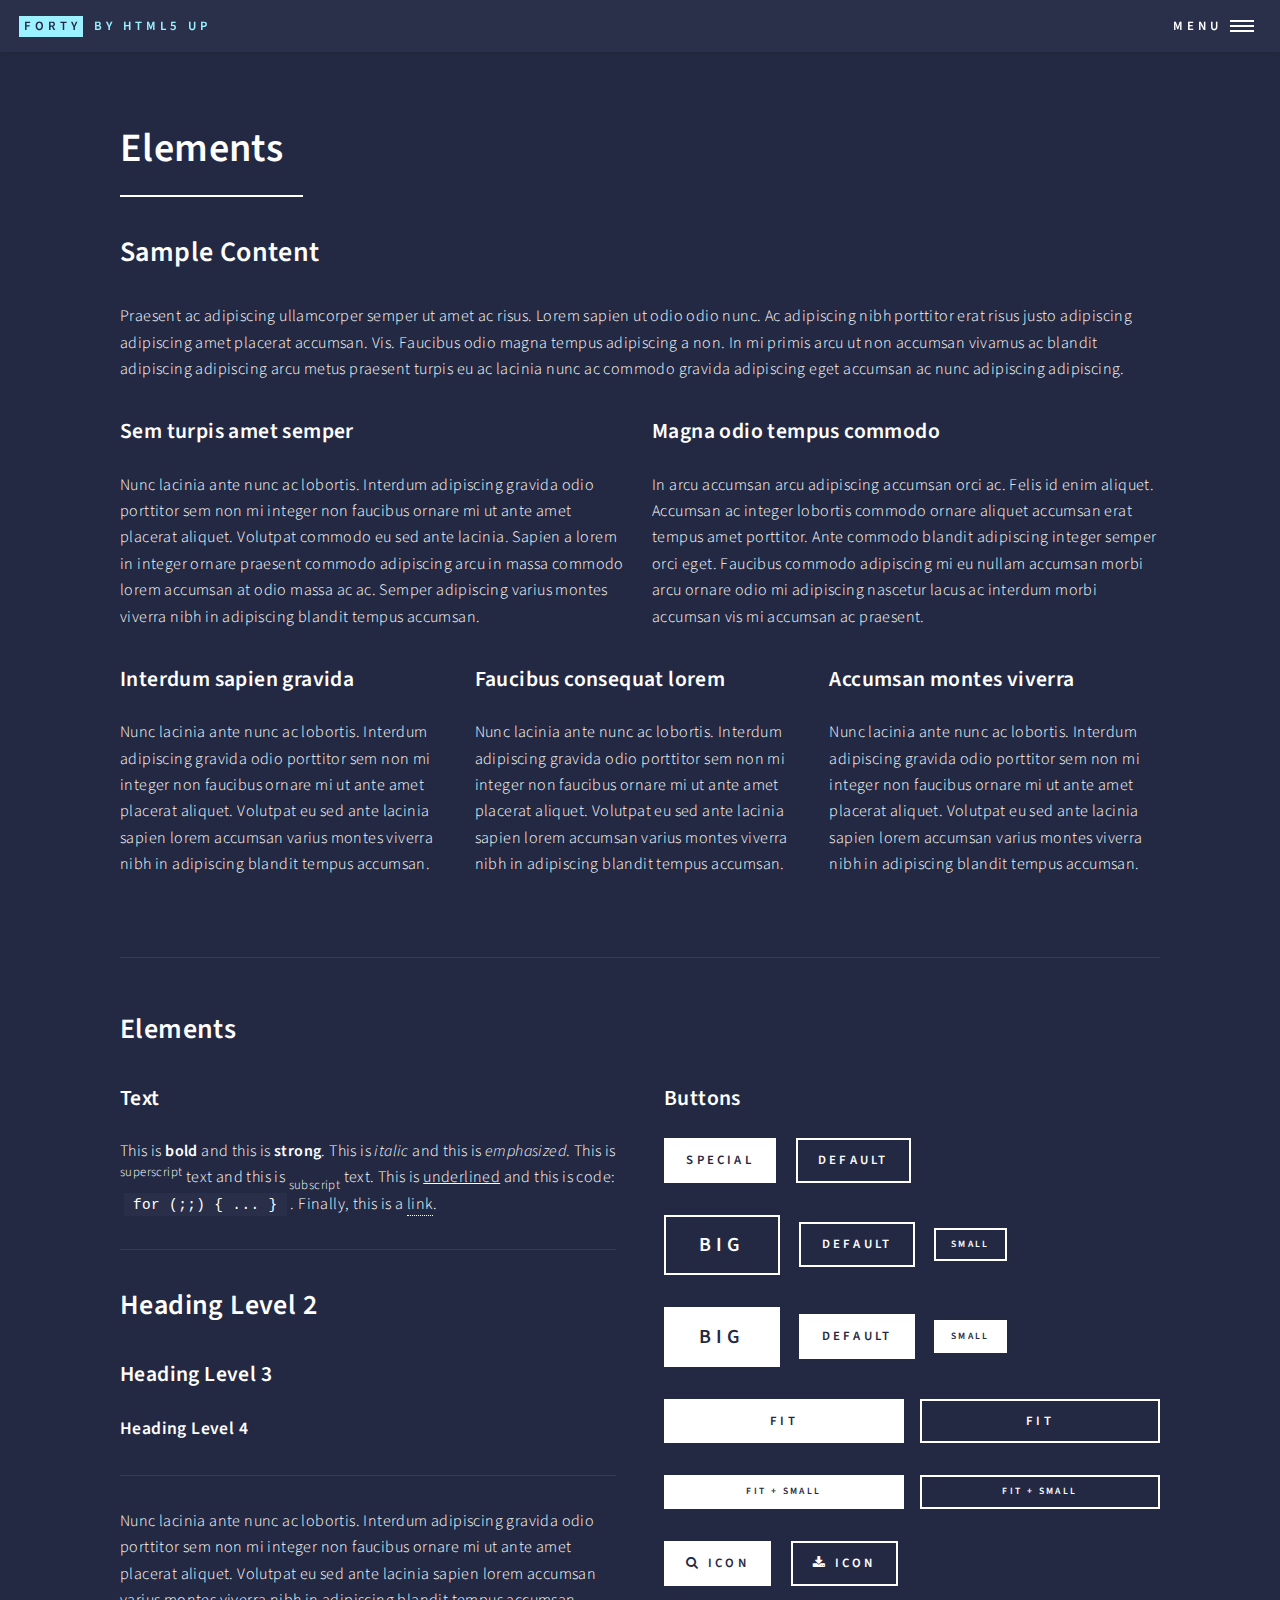
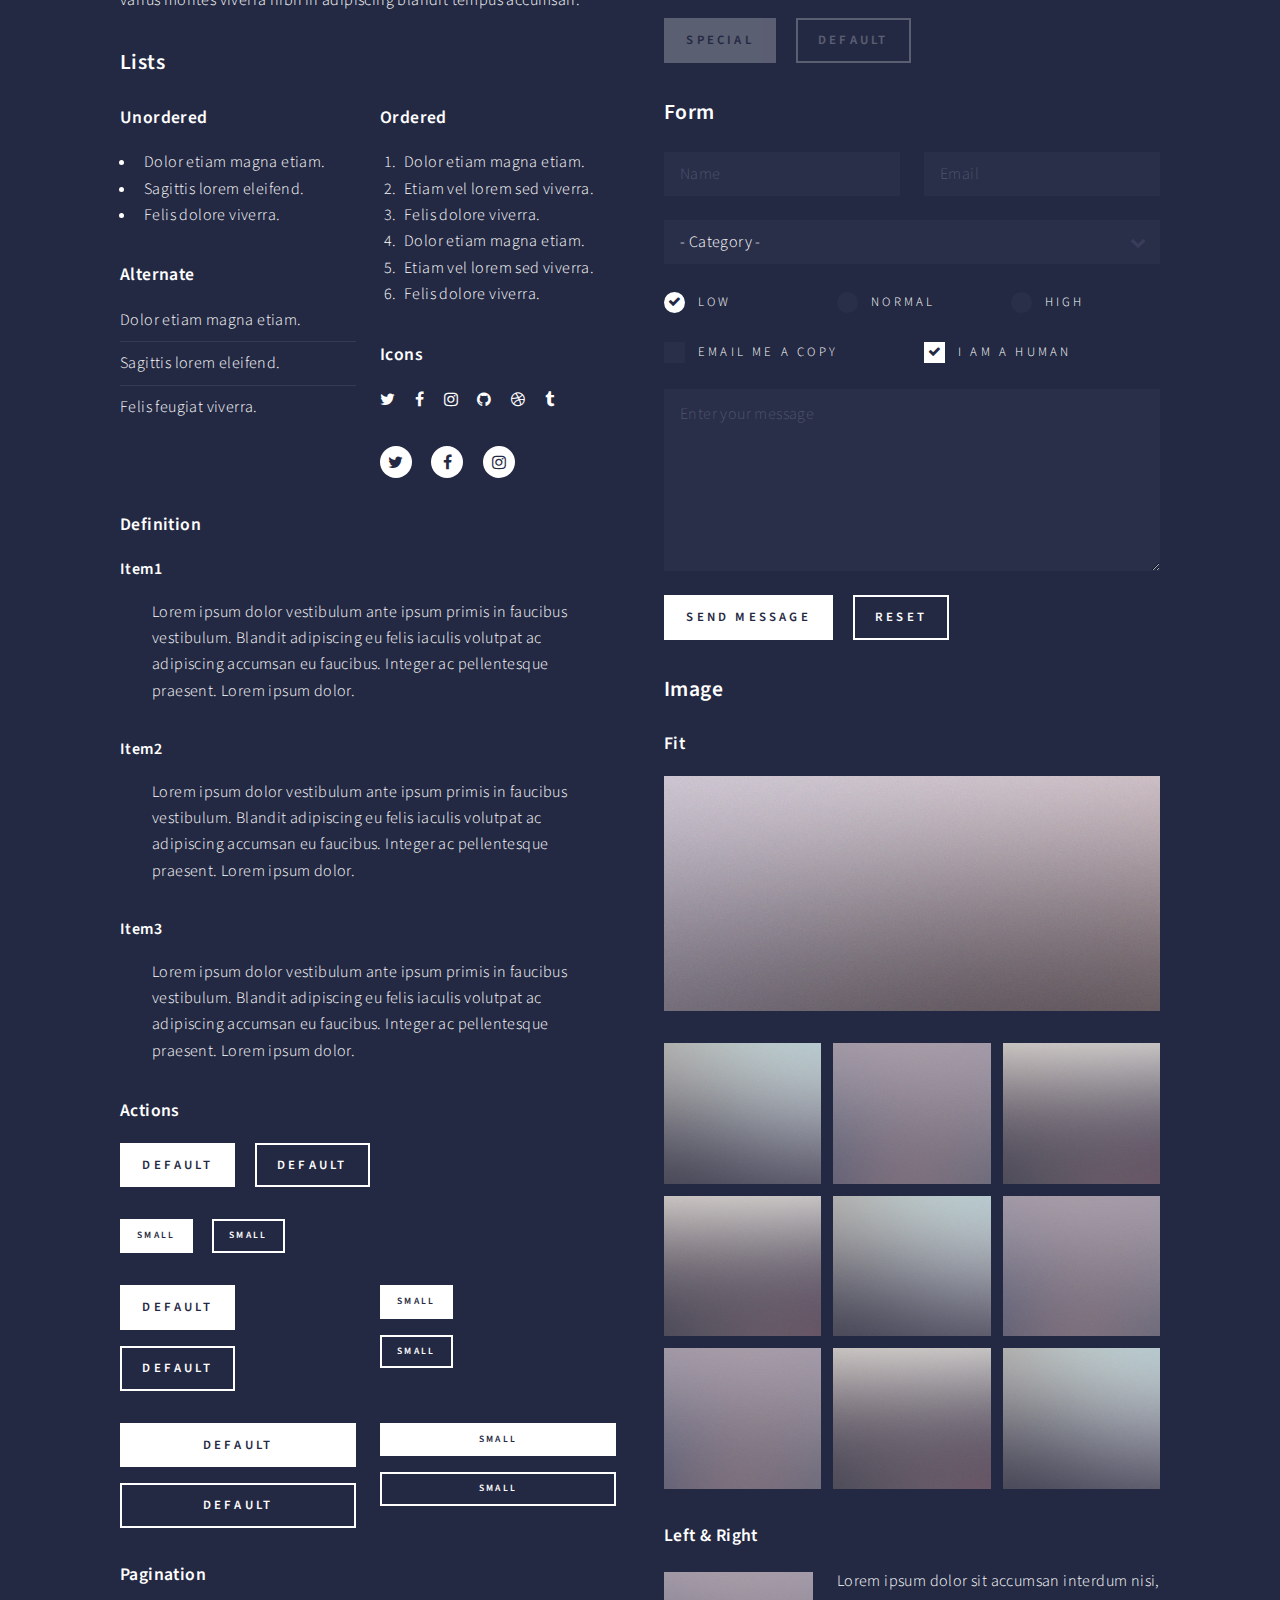
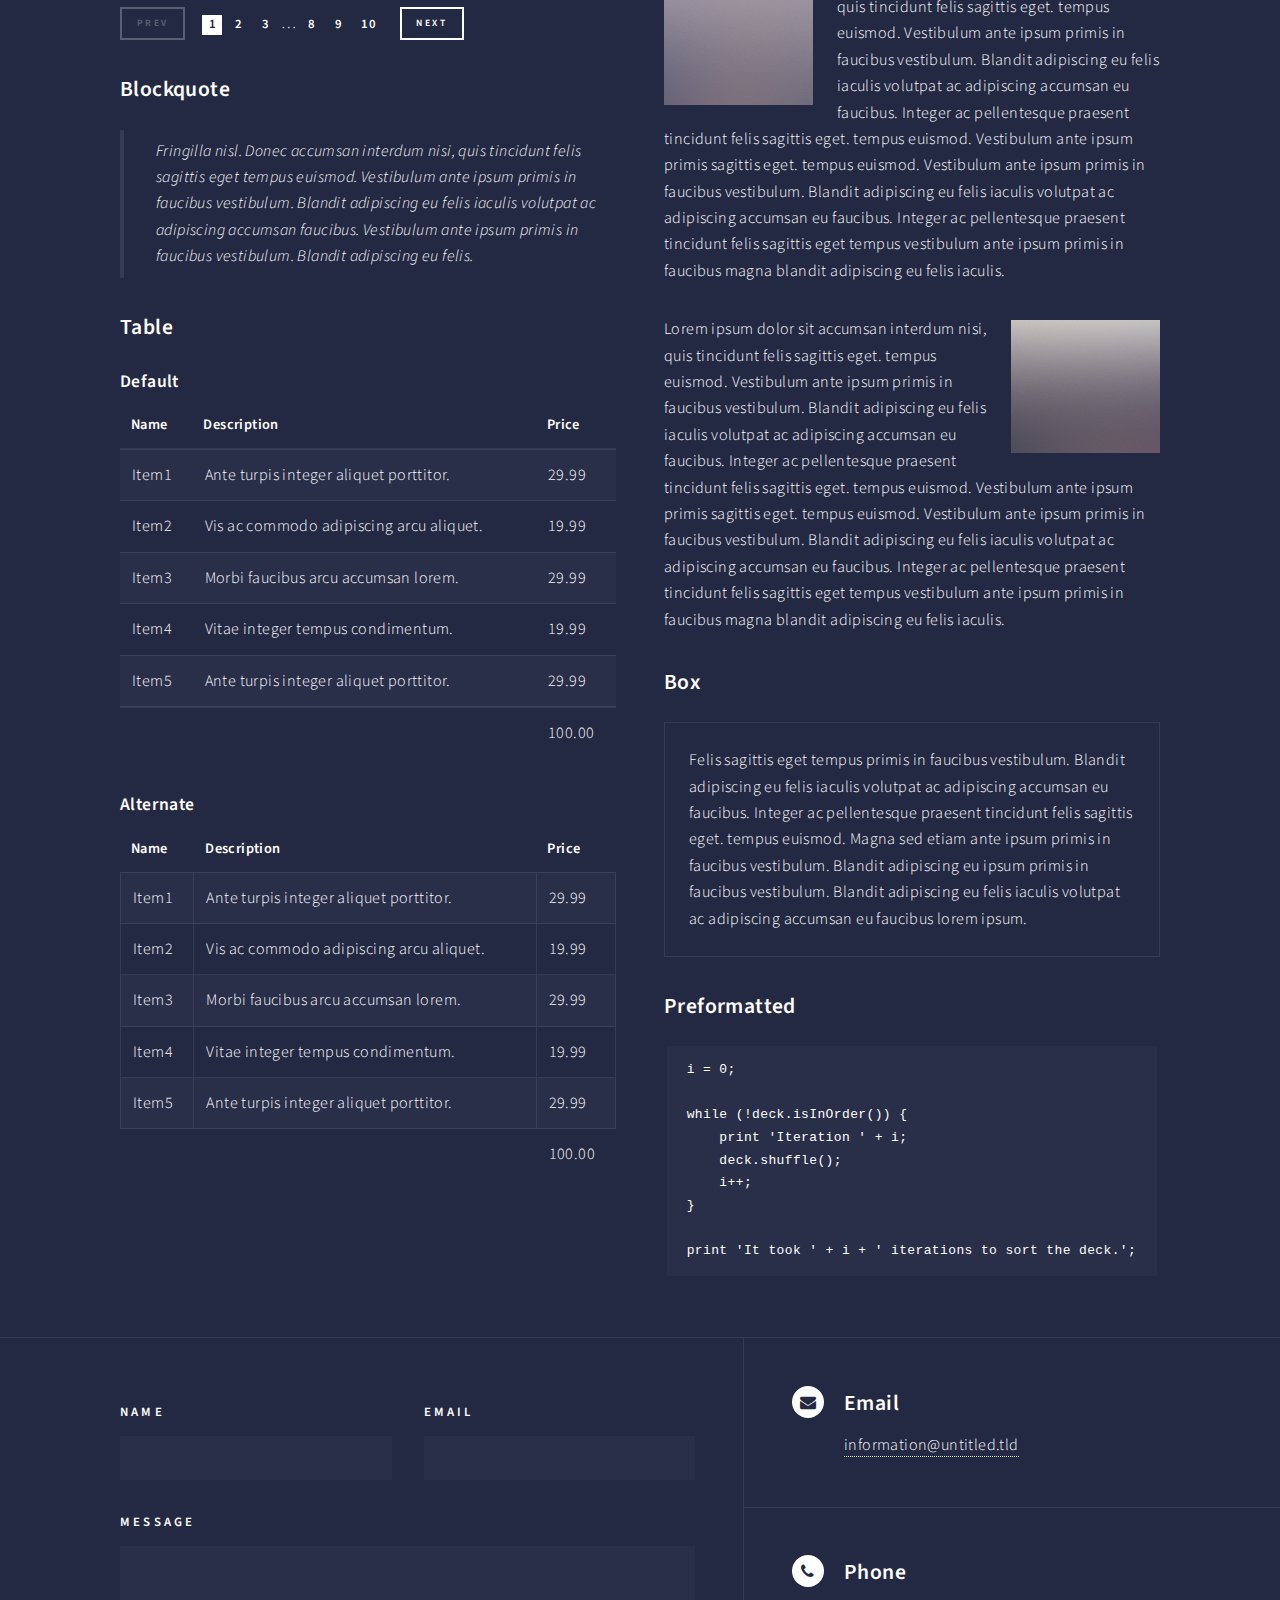
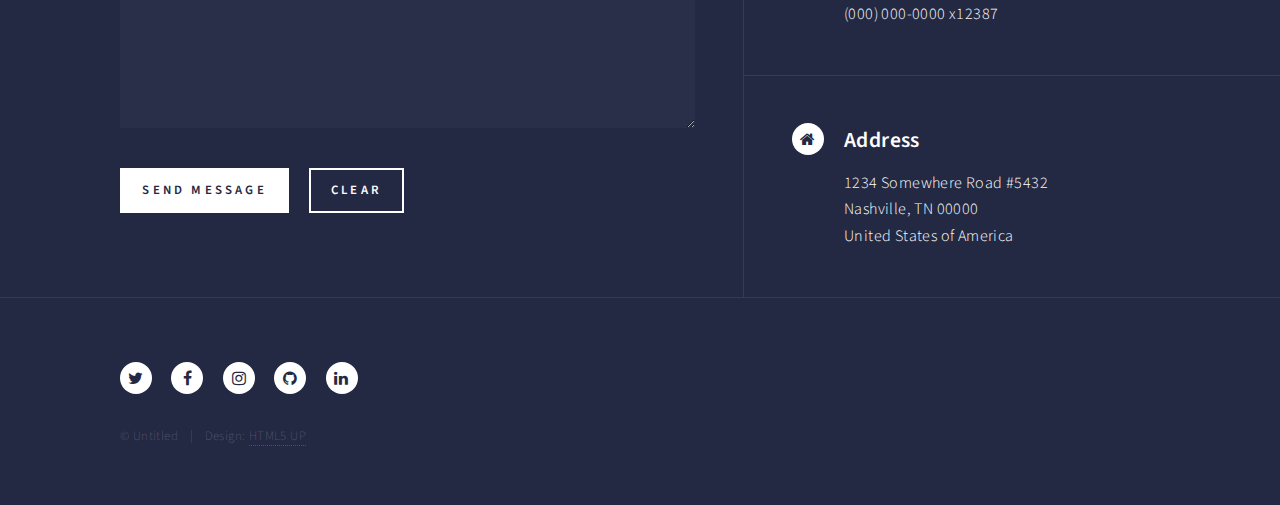
==== src/main/resources/templates/elements.html @ 68ffd7ed "add web template add index.html,css,js,scss,img" ====
<!DOCTYPE HTML>
<!--
	Forty by HTML5 UP
	html5up.net | @ajlkn
	Free for personal and commercial use under the CCA 3.0 license (html5up.net/license)
-->
<html>
	<head>
		<title>Elements - Forty by HTML5 UP</title>
		<meta charset="utf-8" />
		<meta name="viewport" content="width=device-width, initial-scale=1, user-scalable=no" />
		<!--[if lte IE 8]><script src="../static/js/ie/html5shiv.js"></script><![endif]-->
		<link rel="stylesheet" href="../static/css/main.css" />
		<!--[if lte IE 9]><link rel="stylesheet" href="../static/css/ie9.css" /><![endif]-->
		<!--[if lte IE 8]><link rel="stylesheet" href="../static/css/ie8.css" /><![endif]-->
	</head>
	<body>

		<!-- Wrapper -->
			<div id="wrapper">

				<!-- Header -->
					<header id="header">
						<a href="index.html" class="logo"><strong>Forty</strong> <span>by HTML5 UP</span></a>
						<nav>
							<a href="#menu">Menu</a>
						</nav>
					</header>

				<!-- Menu -->
					<nav id="menu">
						<ul class="links">
							<li><a href="index.html">Home</a></li>
							<li><a href="landing.html">Landing</a></li>
							<li><a href="generic.html">Generic</a></li>
							<li><a href="elements.html">Elements</a></li>
						</ul>
						<ul class="actions vertical">
							<li><a href="#" class="button special fit">Get Started</a></li>
							<li><a href="#" class="button fit">Log In</a></li>
						</ul>
					</nav>

				<!-- Main -->
					<div id="main" class="alt">

						<!-- One -->
							<section id="one">
								<div class="inner">
									<header class="major">
										<h1>Elements</h1>
									</header>

									<!-- Content -->
										<h2 id="content">Sample Content</h2>
										<p>Praesent ac adipiscing ullamcorper semper ut amet ac risus. Lorem sapien ut odio odio nunc. Ac adipiscing nibh porttitor erat risus justo adipiscing adipiscing amet placerat accumsan. Vis. Faucibus odio magna tempus adipiscing a non. In mi primis arcu ut non accumsan vivamus ac blandit adipiscing adipiscing arcu metus praesent turpis eu ac lacinia nunc ac commodo gravida adipiscing eget accumsan ac nunc adipiscing adipiscing.</p>
										<div class="row">
											<div class="6u 12u$(small)">
												<h3>Sem turpis amet semper</h3>
												<p>Nunc lacinia ante nunc ac lobortis. Interdum adipiscing gravida odio porttitor sem non mi integer non faucibus ornare mi ut ante amet placerat aliquet. Volutpat commodo eu sed ante lacinia. Sapien a lorem in integer ornare praesent commodo adipiscing arcu in massa commodo lorem accumsan at odio massa ac ac. Semper adipiscing varius montes viverra nibh in adipiscing blandit tempus accumsan.</p>
											</div>
											<div class="6u$ 12u$(small)">
												<h3>Magna odio tempus commodo</h3>
												<p>In arcu accumsan arcu adipiscing accumsan orci ac. Felis id enim aliquet. Accumsan ac integer lobortis commodo ornare aliquet accumsan erat tempus amet porttitor. Ante commodo blandit adipiscing integer semper orci eget. Faucibus commodo adipiscing mi eu nullam accumsan morbi arcu ornare odio mi adipiscing nascetur lacus ac interdum morbi accumsan vis mi accumsan ac praesent.</p>
											</div>
											<!-- Break -->
											<div class="4u 12u$(medium)">
												<h3>Interdum sapien gravida</h3>
												<p>Nunc lacinia ante nunc ac lobortis. Interdum adipiscing gravida odio porttitor sem non mi integer non faucibus ornare mi ut ante amet placerat aliquet. Volutpat eu sed ante lacinia sapien lorem accumsan varius montes viverra nibh in adipiscing blandit tempus accumsan.</p>
											</div>
											<div class="4u 12u$(medium)">
												<h3>Faucibus consequat lorem</h3>
												<p>Nunc lacinia ante nunc ac lobortis. Interdum adipiscing gravida odio porttitor sem non mi integer non faucibus ornare mi ut ante amet placerat aliquet. Volutpat eu sed ante lacinia sapien lorem accumsan varius montes viverra nibh in adipiscing blandit tempus accumsan.</p>
											</div>
											<div class="4u$ 12u$(medium)">
												<h3>Accumsan montes viverra</h3>
												<p>Nunc lacinia ante nunc ac lobortis. Interdum adipiscing gravida odio porttitor sem non mi integer non faucibus ornare mi ut ante amet placerat aliquet. Volutpat eu sed ante lacinia sapien lorem accumsan varius montes viverra nibh in adipiscing blandit tempus accumsan.</p>
											</div>
										</div>

									<hr class="major" />

									<!-- Elements -->
										<h2 id="elements">Elements</h2>
										<div class="row 200%">
											<div class="6u 12u$(medium)">

												<!-- Text stuff -->
													<h3>Text</h3>
													<p>This is <b>bold</b> and this is <strong>strong</strong>. This is <i>italic</i> and this is <em>emphasized</em>.
													This is <sup>superscript</sup> text and this is <sub>subscript</sub> text.
													This is <u>underlined</u> and this is code: <code>for (;;) { ... }</code>.
													Finally, this is a <a href="#">link</a>.</p>
													<hr />
													<h2>Heading Level 2</h2>
													<h3>Heading Level 3</h3>
													<h4>Heading Level 4</h4>
													<hr />
													<p>Nunc lacinia ante nunc ac lobortis. Interdum adipiscing gravida odio porttitor sem non mi integer non faucibus ornare mi ut ante amet placerat aliquet. Volutpat eu sed ante lacinia sapien lorem accumsan varius montes viverra nibh in adipiscing blandit tempus accumsan.</p>

												<!-- Lists -->
													<h3>Lists</h3>
													<div class="row">
														<div class="6u 12u$(small)">

															<h4>Unordered</h4>
															<ul>
																<li>Dolor etiam magna etiam.</li>
																<li>Sagittis lorem eleifend.</li>
																<li>Felis dolore viverra.</li>
															</ul>

															<h4>Alternate</h4>
															<ul class="alt">
																<li>Dolor etiam magna etiam.</li>
																<li>Sagittis lorem eleifend.</li>
																<li>Felis feugiat viverra.</li>
															</ul>

														</div>
														<div class="6u$ 12u$(small)">

															<h4>Ordered</h4>
															<ol>
																<li>Dolor etiam magna etiam.</li>
																<li>Etiam vel lorem sed viverra.</li>
																<li>Felis dolore viverra.</li>
																<li>Dolor etiam magna etiam.</li>
																<li>Etiam vel lorem sed viverra.</li>
																<li>Felis dolore viverra.</li>
															</ol>

															<h4>Icons</h4>
															<ul class="icons">
																<li><a href="#" class="icon fa-twitter"><span class="label">Twitter</span></a></li>
																<li><a href="#" class="icon fa-facebook"><span class="label">Facebook</span></a></li>
																<li><a href="#" class="icon fa-instagram"><span class="label">Instagram</span></a></li>
																<li><a href="#" class="icon fa-github"><span class="label">Github</span></a></li>
																<li><a href="#" class="icon fa-dribbble"><span class="label">Dribbble</span></a></li>
																<li><a href="#" class="icon fa-tumblr"><span class="label">Tumblr</span></a></li>
															</ul>
															<ul class="icons">
																<li><a href="#" class="icon alt fa-twitter"><span class="label">Twitter</span></a></li>
																<li><a href="#" class="icon alt fa-facebook"><span class="label">Facebook</span></a></li>
																<li><a href="#" class="icon alt fa-instagram"><span class="label">Instagram</span></a></li>
															</ul>

														</div>
													</div>
													<h4>Definition</h4>
													<dl>
														<dt>Item1</dt>
														<dd>
															<p>Lorem ipsum dolor vestibulum ante ipsum primis in faucibus vestibulum. Blandit adipiscing eu felis iaculis volutpat ac adipiscing accumsan eu faucibus. Integer ac pellentesque praesent. Lorem ipsum dolor.</p>
														</dd>
														<dt>Item2</dt>
														<dd>
															<p>Lorem ipsum dolor vestibulum ante ipsum primis in faucibus vestibulum. Blandit adipiscing eu felis iaculis volutpat ac adipiscing accumsan eu faucibus. Integer ac pellentesque praesent. Lorem ipsum dolor.</p>
														</dd>
														<dt>Item3</dt>
														<dd>
															<p>Lorem ipsum dolor vestibulum ante ipsum primis in faucibus vestibulum. Blandit adipiscing eu felis iaculis volutpat ac adipiscing accumsan eu faucibus. Integer ac pellentesque praesent. Lorem ipsum dolor.</p>
														</dd>
													</dl>

													<h4>Actions</h4>
													<ul class="actions">
														<li><a href="#" class="button special">Default</a></li>
														<li><a href="#" class="button">Default</a></li>
													</ul>
													<ul class="actions small">
														<li><a href="#" class="button special small">Small</a></li>
														<li><a href="#" class="button small">Small</a></li>
													</ul>
													<div class="row">
														<div class="6u 12u$(small)">
															<ul class="actions vertical">
																<li><a href="#" class="button special">Default</a></li>
																<li><a href="#" class="button">Default</a></li>
															</ul>
														</div>
														<div class="6u$ 12u$(small)">
															<ul class="actions vertical small">
																<li><a href="#" class="button special small">Small</a></li>
																<li><a href="#" class="button small">Small</a></li>
															</ul>
														</div>
														<div class="6u 12u$(small)">
															<ul class="actions vertical">
																<li><a href="#" class="button special fit">Default</a></li>
																<li><a href="#" class="button fit">Default</a></li>
															</ul>
														</div>
														<div class="6u$ 12u$(small)">
															<ul class="actions vertical small">
																<li><a href="#" class="button special small fit">Small</a></li>
																<li><a href="#" class="button small fit">Small</a></li>
															</ul>
														</div>
													</div>

													<h4>Pagination</h4>
													<ul class="pagination">
														<li><span class="button small disabled">Prev</span></li>
														<li><a href="#" class="page active">1</a></li>
														<li><a href="#" class="page">2</a></li>
														<li><a href="#" class="page">3</a></li>
														<li><span>&hellip;</span></li>
														<li><a href="#" class="page">8</a></li>
														<li><a href="#" class="page">9</a></li>
														<li><a href="#" class="page">10</a></li>
														<li><a href="#" class="button small">Next</a></li>
													</ul>

												<!-- Blockquote -->
													<h3>Blockquote</h3>
													<blockquote>Fringilla nisl. Donec accumsan interdum nisi, quis tincidunt felis sagittis eget tempus euismod. Vestibulum ante ipsum primis in faucibus vestibulum. Blandit adipiscing eu felis iaculis volutpat ac adipiscing accumsan faucibus. Vestibulum ante ipsum primis in faucibus vestibulum. Blandit adipiscing eu felis.</blockquote>

												<!-- Table -->
													<h3>Table</h3>

													<h4>Default</h4>
													<div class="table-wrapper">
														<table>
															<thead>
																<tr>
																	<th>Name</th>
																	<th>Description</th>
																	<th>Price</th>
																</tr>
															</thead>
															<tbody>
																<tr>
																	<td>Item1</td>
																	<td>Ante turpis integer aliquet porttitor.</td>
																	<td>29.99</td>
																</tr>
																<tr>
																	<td>Item2</td>
																	<td>Vis ac commodo adipiscing arcu aliquet.</td>
																	<td>19.99</td>
																</tr>
																<tr>
																	<td>Item3</td>
																	<td> Morbi faucibus arcu accumsan lorem.</td>
																	<td>29.99</td>
																</tr>
																<tr>
																	<td>Item4</td>
																	<td>Vitae integer tempus condimentum.</td>
																	<td>19.99</td>
																</tr>
																<tr>
																	<td>Item5</td>
																	<td>Ante turpis integer aliquet porttitor.</td>
																	<td>29.99</td>
																</tr>
															</tbody>
															<tfoot>
																<tr>
																	<td colspan="2"></td>
																	<td>100.00</td>
																</tr>
															</tfoot>
														</table>
													</div>

													<h4>Alternate</h4>
													<div class="table-wrapper">
														<table class="alt">
															<thead>
																<tr>
																	<th>Name</th>
																	<th>Description</th>
																	<th>Price</th>
																</tr>
															</thead>
															<tbody>
																<tr>
																	<td>Item1</td>
																	<td>Ante turpis integer aliquet porttitor.</td>
																	<td>29.99</td>
																</tr>
																<tr>
																	<td>Item2</td>
																	<td>Vis ac commodo adipiscing arcu aliquet.</td>
																	<td>19.99</td>
																</tr>
																<tr>
																	<td>Item3</td>
																	<td> Morbi faucibus arcu accumsan lorem.</td>
																	<td>29.99</td>
																</tr>
																<tr>
																	<td>Item4</td>
																	<td>Vitae integer tempus condimentum.</td>
																	<td>19.99</td>
																</tr>
																<tr>
																	<td>Item5</td>
																	<td>Ante turpis integer aliquet porttitor.</td>
																	<td>29.99</td>
																</tr>
															</tbody>
															<tfoot>
																<tr>
																	<td colspan="2"></td>
																	<td>100.00</td>
																</tr>
															</tfoot>
														</table>
													</div>

											</div>
											<div class="6u$ 12u$(medium)">

												<!-- Buttons -->
													<h3>Buttons</h3>
													<ul class="actions">
														<li><a href="#" class="button special">Special</a></li>
														<li><a href="#" class="button">Default</a></li>
													</ul>
													<ul class="actions">
														<li><a href="#" class="button big">Big</a></li>
														<li><a href="#" class="button">Default</a></li>
														<li><a href="#" class="button small">Small</a></li>
													</ul>
													<ul class="actions">
														<li><a href="#" class="button special big">Big</a></li>
														<li><a href="#" class="button special">Default</a></li>
														<li><a href="#" class="button special small">Small</a></li>
													</ul>
													<ul class="actions fit">
														<li><a href="#" class="button special fit">Fit</a></li>
														<li><a href="#" class="button fit">Fit</a></li>
													</ul>
													<ul class="actions fit small">
														<li><a href="#" class="button special fit small">Fit + Small</a></li>
														<li><a href="#" class="button fit small">Fit + Small</a></li>
													</ul>
													<ul class="actions">
														<li><a href="#" class="button special icon fa-search">Icon</a></li>
														<li><a href="#" class="button icon fa-download">Icon</a></li>
													</ul>
													<ul class="actions">
														<li><span class="button special disabled">Special</span></li>
														<li><span class="button disabled">Default</span></li>
													</ul>

												<!-- Form -->
													<h3>Form</h3>

													<form method="post" action="#">
														<div class="row uniform">
															<div class="6u 12u$(xsmall)">
																<input type="text" name="demo-name" id="demo-name" value="" placeholder="Name" />
															</div>
															<div class="6u$ 12u$(xsmall)">
																<input type="email" name="demo-email" id="demo-email" value="" placeholder="Email" />
															</div>
															<!-- Break -->
															<div class="12u$">
																<div class="select-wrapper">
																	<select name="demo-category" id="demo-category">
																		<option value="">- Category -</option>
																		<option value="1">Manufacturing</option>
																		<option value="1">Shipping</option>
																		<option value="1">Administration</option>
																		<option value="1">Human Resources</option>
																	</select>
																</div>
															</div>
															<!-- Break -->
															<div class="4u 12u$(small)">
																<input type="radio" id="demo-priority-low" name="demo-priority" checked>
																<label for="demo-priority-low">Low</label>
															</div>
															<div class="4u 12u$(small)">
																<input type="radio" id="demo-priority-normal" name="demo-priority">
																<label for="demo-priority-normal">Normal</label>
															</div>
															<div class="4u$ 12u$(small)">
																<input type="radio" id="demo-priority-high" name="demo-priority">
																<label for="demo-priority-high">High</label>
															</div>
															<!-- Break -->
															<div class="6u 12u$(small)">
																<input type="checkbox" id="demo-copy" name="demo-copy">
																<label for="demo-copy">Email me a copy</label>
															</div>
															<div class="6u$ 12u$(small)">
																<input type="checkbox" id="demo-human" name="demo-human" checked>
																<label for="demo-human">I am a human</label>
															</div>
															<!-- Break -->
															<div class="12u$">
																<textarea name="demo-message" id="demo-message" placeholder="Enter your message" rows="6"></textarea>
															</div>
															<!-- Break -->
															<div class="12u$">
																<ul class="actions">
																	<li><input type="submit" value="Send Message" class="special" /></li>
																	<li><input type="reset" value="Reset" /></li>
																</ul>
															</div>
														</div>
													</form>

												<!-- Image -->
													<h3>Image</h3>

													<h4>Fit</h4>
													<span class="image fit"><img src="../static/img/pic03.jpg" alt="" /></span>
													<div class="box alt">
														<div class="row 50% uniform">
															<div class="4u"><span class="image fit"><img src="../static/img/pic08.jpg" alt="" /></span></div>
															<div class="4u"><span class="image fit"><img src="../static/img/pic09.jpg" alt="" /></span></div>
															<div class="4u$"><span class="image fit"><img src="../static/img/pic10.jpg" alt="" /></span></div>
															<!-- Break -->
															<div class="4u"><span class="image fit"><img src="../static/img/pic10.jpg" alt="" /></span></div>
															<div class="4u"><span class="image fit"><img src="../static/img/pic08.jpg" alt="" /></span></div>
															<div class="4u$"><span class="image fit"><img src="../static/img/pic09.jpg" alt="" /></span></div>
															<!-- Break -->
															<div class="4u"><span class="image fit"><img src="../static/img/pic09.jpg" alt="" /></span></div>
															<div class="4u"><span class="image fit"><img src="../static/img/pic10.jpg" alt="" /></span></div>
															<div class="4u$"><span class="image fit"><img src="../static/img/pic08.jpg" alt="" /></span></div>
														</div>
													</div>

													<h4>Left &amp; Right</h4>
													<p><span class="image left"><img src="../static/img/pic09.jpg" alt="" /></span>Lorem ipsum dolor sit accumsan interdum nisi, quis tincidunt felis sagittis eget. tempus euismod. Vestibulum ante ipsum primis in faucibus vestibulum. Blandit adipiscing eu felis iaculis volutpat ac adipiscing accumsan eu faucibus. Integer ac pellentesque praesent tincidunt felis sagittis eget. tempus euismod. Vestibulum ante ipsum primis sagittis eget. tempus euismod. Vestibulum ante ipsum primis in faucibus vestibulum. Blandit adipiscing eu felis iaculis volutpat ac adipiscing accumsan eu faucibus. Integer ac pellentesque praesent tincidunt felis sagittis eget tempus vestibulum ante ipsum primis in faucibus magna blandit adipiscing eu felis iaculis.</p>
													<p><span class="image right"><img src="../static/img/pic10.jpg" alt="" /></span>Lorem ipsum dolor sit accumsan interdum nisi, quis tincidunt felis sagittis eget. tempus euismod. Vestibulum ante ipsum primis in faucibus vestibulum. Blandit adipiscing eu felis iaculis volutpat ac adipiscing accumsan eu faucibus. Integer ac pellentesque praesent tincidunt felis sagittis eget. tempus euismod. Vestibulum ante ipsum primis sagittis eget. tempus euismod. Vestibulum ante ipsum primis in faucibus vestibulum. Blandit adipiscing eu felis iaculis volutpat ac adipiscing accumsan eu faucibus. Integer ac pellentesque praesent tincidunt felis sagittis eget tempus vestibulum ante ipsum primis in faucibus magna blandit adipiscing eu felis iaculis.</p>

												<!-- Box -->
													<h3>Box</h3>
													<div class="box">
														<p>Felis sagittis eget tempus primis in faucibus vestibulum. Blandit adipiscing eu felis iaculis volutpat ac adipiscing accumsan eu faucibus. Integer ac pellentesque praesent tincidunt felis sagittis eget. tempus euismod. Magna sed etiam ante ipsum primis in faucibus vestibulum. Blandit adipiscing eu ipsum primis in faucibus vestibulum. Blandit adipiscing eu felis iaculis volutpat ac adipiscing accumsan eu faucibus lorem ipsum.</p>
													</div>

												<!-- Preformatted Code -->
													<h3>Preformatted</h3>
													<pre><code>i = 0;

while (!deck.isInOrder()) {
    print 'Iteration ' + i;
    deck.shuffle();
    i++;
}

print 'It took ' + i + ' iterations to sort the deck.';
</code></pre>

											</div>
										</div>

								</div>
							</section>

					</div>

				<!-- Contact -->
					<section id="contact">
						<div class="inner">
							<section>
								<form method="post" action="#">
									<div class="field half first">
										<label for="name">Name</label>
										<input type="text" name="name" id="name" />
									</div>
									<div class="field half">
										<label for="email">Email</label>
										<input type="text" name="email" id="email" />
									</div>
									<div class="field">
										<label for="message">Message</label>
										<textarea name="message" id="message" rows="6"></textarea>
									</div>
									<ul class="actions">
										<li><input type="submit" value="Send Message" class="special" /></li>
										<li><input type="reset" value="Clear" /></li>
									</ul>
								</form>
							</section>
							<section class="split">
								<section>
									<div class="contact-method">
										<span class="icon alt fa-envelope"></span>
										<h3>Email</h3>
										<a href="#">information@untitled.tld</a>
									</div>
								</section>
								<section>
									<div class="contact-method">
										<span class="icon alt fa-phone"></span>
										<h3>Phone</h3>
										<span>(000) 000-0000 x12387</span>
									</div>
								</section>
								<section>
									<div class="contact-method">
										<span class="icon alt fa-home"></span>
										<h3>Address</h3>
										<span>1234 Somewhere Road #5432<br />
										Nashville, TN 00000<br />
										United States of America</span>
									</div>
								</section>
							</section>
						</div>
					</section>

				<!-- Footer -->
					<footer id="footer">
						<div class="inner">
							<ul class="icons">
								<li><a href="#" class="icon alt fa-twitter"><span class="label">Twitter</span></a></li>
								<li><a href="#" class="icon alt fa-facebook"><span class="label">Facebook</span></a></li>
								<li><a href="#" class="icon alt fa-instagram"><span class="label">Instagram</span></a></li>
								<li><a href="#" class="icon alt fa-github"><span class="label">GitHub</span></a></li>
								<li><a href="#" class="icon alt fa-linkedin"><span class="label">LinkedIn</span></a></li>
							</ul>
							<ul class="copyright">
								<li>&copy; Untitled</li><li>Design: <a href="https://html5up.net">HTML5 UP</a></li>
							</ul>
						</div>
					</footer>

			</div>

		<!-- Scripts -->
			<script src="../static/js/jquery.min.js"></script>
			<script src="../static/js/jquery.scrolly.min.js"></script>
			<script src="../static/js/jquery.scrollex.min.js"></script>
			<script src="../static/js/skel.min.js"></script>
			<script src="../static/js/util.js"></script>
			<!--[if lte IE 8]><script src="../static/js/ie/respond.min.js"></script><![endif]-->
			<script src="../static/js/main.js"></script>

	</body>
</html>
---- src/main/resources/static/css/main.css ----
@import url(font-awesome.min.css);
@import url("https://fonts.googleapis.com/css?family=Source+Sans+Pro:300,300italic,600,600italic");

/*
	Forty by HTML5 UP
	html5up.net | @ajlkn
	Free for personal and commercial use under the CCA 3.0 license (html5up.net/license)
*/

/* Reset */

	html, body, div, span, applet, object, iframe, h1, h2, h3, h4, h5, h6, p, blockquote, pre, a, abbr, acronym, address, big, cite, code, del, dfn, em, img, ins, kbd, q, s, samp, small, strike, strong, sub, sup, tt, var, b, u, i, center, dl, dt, dd, ol, ul, li, fieldset, form, label, legend, table, caption, tbody, tfoot, thead, tr, th, td, article, aside, canvas, details, embed, figure, figcaption, footer, header, hgroup, menu, nav, output, ruby, section, summary, time, mark, audio, video {
		margin: 0;
		padding: 0;
		border: 0;
		font-size: 100%;
		font: inherit;
		vertical-align: baseline;
	}

	article, aside, details, figcaption, figure, footer, header, hgroup, menu, nav, section {
		display: block;
	}

	body {
		line-height: 1;
	}

	ol, ul {
		list-style: none;
	}

	blockquote, q {
		quotes: none;
	}

	blockquote:before, blockquote:after, q:before, q:after {
		content: '';
		content: none;
	}

	table {
		border-collapse: collapse;
		border-spacing: 0;
	}

	body {
		-webkit-text-size-adjust: none;
	}

/* Box Model */

	*, *:before, *:after {
		-moz-box-sizing: border-box;
		-webkit-box-sizing: border-box;
		box-sizing: border-box;
	}

/* Grid */

	.row {
		border-bottom: solid 1px transparent;
		-moz-box-sizing: border-box;
		-webkit-box-sizing: border-box;
		box-sizing: border-box;
	}

	.row > * {
		float: left;
		-moz-box-sizing: border-box;
		-webkit-box-sizing: border-box;
		box-sizing: border-box;
	}

	.row:after, .row:before {
		content: '';
		display: block;
		clear: both;
		height: 0;
	}

	.row.uniform > * > :first-child {
		margin-top: 0;
	}

	.row.uniform > * > :last-child {
		margin-bottom: 0;
	}

	.row.\30 \25 > * {
		padding: 0 0 0 0em;
	}

	.row.\30 \25 {
		margin: 0 0 -1px 0em;
	}

	.row.uniform.\30 \25 > * {
		padding: 0em 0 0 0em;
	}

	.row.uniform.\30 \25 {
		margin: 0em 0 -1px 0em;
	}

	.row > * {
		padding: 0 0 0 2em;
	}

	.row {
		margin: 0 0 -1px -2em;
	}

	.row.uniform > * {
		padding: 2em 0 0 2em;
	}

	.row.uniform {
		margin: -2em 0 -1px -2em;
	}

	.row.\32 00\25 > * {
		padding: 0 0 0 4em;
	}

	.row.\32 00\25 {
		margin: 0 0 -1px -4em;
	}

	.row.uniform.\32 00\25 > * {
		padding: 4em 0 0 4em;
	}

	.row.uniform.\32 00\25 {
		margin: -4em 0 -1px -4em;
	}

	.row.\31 50\25 > * {
		padding: 0 0 0 3em;
	}

	.row.\31 50\25 {
		margin: 0 0 -1px -3em;
	}

	.row.uniform.\31 50\25 > * {
		padding: 3em 0 0 3em;
	}

	.row.uniform.\31 50\25 {
		margin: -3em 0 -1px -3em;
	}

	.row.\35 0\25 > * {
		padding: 0 0 0 1em;
	}

	.row.\35 0\25 {
		margin: 0 0 -1px -1em;
	}

	.row.uniform.\35 0\25 > * {
		padding: 1em 0 0 1em;
	}

	.row.uniform.\35 0\25 {
		margin: -1em 0 -1px -1em;
	}

	.row.\32 5\25 > * {
		padding: 0 0 0 0.5em;
	}

	.row.\32 5\25 {
		margin: 0 0 -1px -0.5em;
	}

	.row.uniform.\32 5\25 > * {
		padding: 0.5em 0 0 0.5em;
	}

	.row.uniform.\32 5\25 {
		margin: -0.5em 0 -1px -0.5em;
	}

	.\31 2u, .\31 2u\24 {
		width: 100%;
		clear: none;
		margin-left: 0;
	}

	.\31 1u, .\31 1u\24 {
		width: 91.6666666667%;
		clear: none;
		margin-left: 0;
	}

	.\31 0u, .\31 0u\24 {
		width: 83.3333333333%;
		clear: none;
		margin-left: 0;
	}

	.\39 u, .\39 u\24 {
		width: 75%;
		clear: none;
		margin-left: 0;
	}

	.\38 u, .\38 u\24 {
		width: 66.6666666667%;
		clear: none;
		margin-left: 0;
	}

	.\37 u, .\37 u\24 {
		width: 58.3333333333%;
		clear: none;
		margin-left: 0;
	}

	.\36 u, .\36 u\24 {
		width: 50%;
		clear: none;
		margin-left: 0;
	}

	.\35 u, .\35 u\24 {
		width: 41.6666666667%;
		clear: none;
		margin-left: 0;
	}

	.\34 u, .\34 u\24 {
		width: 33.3333333333%;
		clear: none;
		margin-left: 0;
	}

	.\33 u, .\33 u\24 {
		width: 25%;
		clear: none;
		margin-left: 0;
	}

	.\32 u, .\32 u\24 {
		width: 16.6666666667%;
		clear: none;
		margin-left: 0;
	}

	.\31 u, .\31 u\24 {
		width: 8.3333333333%;
		clear: none;
		margin-left: 0;
	}

	.\31 2u\24 + *,
	.\31 1u\24 + *,
	.\31 0u\24 + *,
	.\39 u\24 + *,
	.\38 u\24 + *,
	.\37 u\24 + *,
	.\36 u\24 + *,
	.\35 u\24 + *,
	.\34 u\24 + *,
	.\33 u\24 + *,
	.\32 u\24 + *,
	.\31 u\24 + * {
		clear: left;
	}

	.\-11u {
		margin-left: 91.66667%;
	}

	.\-10u {
		margin-left: 83.33333%;
	}

	.\-9u {
		margin-left: 75%;
	}

	.\-8u {
		margin-left: 66.66667%;
	}

	.\-7u {
		margin-left: 58.33333%;
	}

	.\-6u {
		margin-left: 50%;
	}

	.\-5u {
		margin-left: 41.66667%;
	}

	.\-4u {
		margin-left: 33.33333%;
	}

	.\-3u {
		margin-left: 25%;
	}

	.\-2u {
		margin-left: 16.66667%;
	}

	.\-1u {
		margin-left: 8.33333%;
	}

	@media screen and (max-width: 1680px) {

		.row > * {
			padding: 0 0 0 2em;
		}

		.row {
			margin: 0 0 -1px -2em;
		}

		.row.uniform > * {
			padding: 2em 0 0 2em;
		}

		.row.uniform {
			margin: -2em 0 -1px -2em;
		}

		.row.\32 00\25 > * {
			padding: 0 0 0 4em;
		}

		.row.\32 00\25 {
			margin: 0 0 -1px -4em;
		}

		.row.uniform.\32 00\25 > * {
			padding: 4em 0 0 4em;
		}

		.row.uniform.\32 00\25 {
			margin: -4em 0 -1px -4em;
		}

		.row.\31 50\25 > * {
			padding: 0 0 0 3em;
		}

		.row.\31 50\25 {
			margin: 0 0 -1px -3em;
		}

		.row.uniform.\31 50\25 > * {
			padding: 3em 0 0 3em;
		}

		.row.uniform.\31 50\25 {
			margin: -3em 0 -1px -3em;
		}

		.row.\35 0\25 > * {
			padding: 0 0 0 1em;
		}

		.row.\35 0\25 {
			margin: 0 0 -1px -1em;
		}

		.row.uniform.\35 0\25 > * {
			padding: 1em 0 0 1em;
		}

		.row.uniform.\35 0\25 {
			margin: -1em 0 -1px -1em;
		}

		.row.\32 5\25 > * {
			padding: 0 0 0 0.5em;
		}

		.row.\32 5\25 {
			margin: 0 0 -1px -0.5em;
		}

		.row.uniform.\32 5\25 > * {
			padding: 0.5em 0 0 0.5em;
		}

		.row.uniform.\32 5\25 {
			margin: -0.5em 0 -1px -0.5em;
		}

		.\31 2u\28xlarge\29, .\31 2u\24\28xlarge\29 {
			width: 100%;
			clear: none;
			margin-left: 0;
		}

		.\31 1u\28xlarge\29, .\31 1u\24\28xlarge\29 {
			width: 91.6666666667%;
			clear: none;
			margin-left: 0;
		}

		.\31 0u\28xlarge\29, .\31 0u\24\28xlarge\29 {
			width: 83.3333333333%;
			clear: none;
			margin-left: 0;
		}

		.\39 u\28xlarge\29, .\39 u\24\28xlarge\29 {
			width: 75%;
			clear: none;
			margin-left: 0;
		}

		.\38 u\28xlarge\29, .\38 u\24\28xlarge\29 {
			width: 66.6666666667%;
			clear: none;
			margin-left: 0;
		}

		.\37 u\28xlarge\29, .\37 u\24\28xlarge\29 {
			width: 58.3333333333%;
			clear: none;
			margin-left: 0;
		}

		.\36 u\28xlarge\29, .\36 u\24\28xlarge\29 {
			width: 50%;
			clear: none;
			margin-left: 0;
		}

		.\35 u\28xlarge\29, .\35 u\24\28xlarge\29 {
			width: 41.6666666667%;
			clear: none;
			margin-left: 0;
		}

		.\34 u\28xlarge\29, .\34 u\24\28xlarge\29 {
			width: 33.3333333333%;
			clear: none;
			margin-left: 0;
		}

		.\33 u\28xlarge\29, .\33 u\24\28xlarge\29 {
			width: 25%;
			clear: none;
			margin-left: 0;
		}

		.\32 u\28xlarge\29, .\32 u\24\28xlarge\29 {
			width: 16.6666666667%;
			clear: none;
			margin-left: 0;
		}

		.\31 u\28xlarge\29, .\31 u\24\28xlarge\29 {
			width: 8.3333333333%;
			clear: none;
			margin-left: 0;
		}

		.\31 2u\24\28xlarge\29 + *,
		.\31 1u\24\28xlarge\29 + *,
		.\31 0u\24\28xlarge\29 + *,
		.\39 u\24\28xlarge\29 + *,
		.\38 u\24\28xlarge\29 + *,
		.\37 u\24\28xlarge\29 + *,
		.\36 u\24\28xlarge\29 + *,
		.\35 u\24\28xlarge\29 + *,
		.\34 u\24\28xlarge\29 + *,
		.\33 u\24\28xlarge\29 + *,
		.\32 u\24\28xlarge\29 + *,
		.\31 u\24\28xlarge\29 + * {
			clear: left;
		}

		.\-11u\28xlarge\29 {
			margin-left: 91.66667%;
		}

		.\-10u\28xlarge\29 {
			margin-left: 83.33333%;
		}

		.\-9u\28xlarge\29 {
			margin-left: 75%;
		}

		.\-8u\28xlarge\29 {
			margin-left: 66.66667%;
		}

		.\-7u\28xlarge\29 {
			margin-left: 58.33333%;
		}

		.\-6u\28xlarge\29 {
			margin-left: 50%;
		}

		.\-5u\28xlarge\29 {
			margin-left: 41.66667%;
		}

		.\-4u\28xlarge\29 {
			margin-left: 33.33333%;
		}

		.\-3u\28xlarge\29 {
			margin-left: 25%;
		}

		.\-2u\28xlarge\29 {
			margin-left: 16.66667%;
		}

		.\-1u\28xlarge\29 {
			margin-left: 8.33333%;
		}

	}

	@media screen and (max-width: 1280px) {

		.row > * {
			padding: 0 0 0 1.5em;
		}

		.row {
			margin: 0 0 -1px -1.5em;
		}

		.row.uniform > * {
			padding: 1.5em 0 0 1.5em;
		}

		.row.uniform {
			margin: -1.5em 0 -1px -1.5em;
		}

		.row.\32 00\25 > * {
			padding: 0 0 0 3em;
		}

		.row.\32 00\25 {
			margin: 0 0 -1px -3em;
		}

		.row.uniform.\32 00\25 > * {
			padding: 3em 0 0 3em;
		}

		.row.uniform.\32 00\25 {
			margin: -3em 0 -1px -3em;
		}

		.row.\31 50\25 > * {
			padding: 0 0 0 2.25em;
		}

		.row.\31 50\25 {
			margin: 0 0 -1px -2.25em;
		}

		.row.uniform.\31 50\25 > * {
			padding: 2.25em 0 0 2.25em;
		}

		.row.uniform.\31 50\25 {
			margin: -2.25em 0 -1px -2.25em;
		}

		.row.\35 0\25 > * {
			padding: 0 0 0 0.75em;
		}

		.row.\35 0\25 {
			margin: 0 0 -1px -0.75em;
		}

		.row.uniform.\35 0\25 > * {
			padding: 0.75em 0 0 0.75em;
		}

		.row.uniform.\35 0\25 {
			margin: -0.75em 0 -1px -0.75em;
		}

		.row.\32 5\25 > * {
			padding: 0 0 0 0.375em;
		}

		.row.\32 5\25 {
			margin: 0 0 -1px -0.375em;
		}

		.row.uniform.\32 5\25 > * {
			padding: 0.375em 0 0 0.375em;
		}

		.row.uniform.\32 5\25 {
			margin: -0.375em 0 -1px -0.375em;
		}

		.\31 2u\28large\29, .\31 2u\24\28large\29 {
			width: 100%;
			clear: none;
			margin-left: 0;
		}

		.\31 1u\28large\29, .\31 1u\24\28large\29 {
			width: 91.6666666667%;
			clear: none;
			margin-left: 0;
		}

		.\31 0u\28large\29, .\31 0u\24\28large\29 {
			width: 83.3333333333%;
			clear: none;
			margin-left: 0;
		}

		.\39 u\28large\29, .\39 u\24\28large\29 {
			width: 75%;
			clear: none;
			margin-left: 0;
		}

		.\38 u\28large\29, .\38 u\24\28large\29 {
			width: 66.6666666667%;
			clear: none;
			margin-left: 0;
		}

		.\37 u\28large\29, .\37 u\24\28large\29 {
			width: 58.3333333333%;
			clear: none;
			margin-left: 0;
		}

		.\36 u\28large\29, .\36 u\24\28large\29 {
			width: 50%;
			clear: none;
			margin-left: 0;
		}

		.\35 u\28large\29, .\35 u\24\28large\29 {
			width: 41.6666666667%;
			clear: none;
			margin-left: 0;
		}

		.\34 u\28large\29, .\34 u\24\28large\29 {
			width: 33.3333333333%;
			clear: none;
			margin-left: 0;
		}

		.\33 u\28large\29, .\33 u\24\28large\29 {
			width: 25%;
			clear: none;
			margin-left: 0;
		}

		.\32 u\28large\29, .\32 u\24\28large\29 {
			width: 16.6666666667%;
			clear: none;
			margin-left: 0;
		}

		.\31 u\28large\29, .\31 u\24\28large\29 {
			width: 8.3333333333%;
			clear: none;
			margin-left: 0;
		}

		.\31 2u\24\28large\29 + *,
		.\31 1u\24\28large\29 + *,
		.\31 0u\24\28large\29 + *,
		.\39 u\24\28large\29 + *,
		.\38 u\24\28large\29 + *,
		.\37 u\24\28large\29 + *,
		.\36 u\24\28large\29 + *,
		.\35 u\24\28large\29 + *,
		.\34 u\24\28large\29 + *,
		.\33 u\24\28large\29 + *,
		.\32 u\24\28large\29 + *,
		.\31 u\24\28large\29 + * {
			clear: left;
		}

		.\-11u\28large\29 {
			margin-left: 91.66667%;
		}

		.\-10u\28large\29 {
			margin-left: 83.33333%;
		}

		.\-9u\28large\29 {
			margin-left: 75%;
		}

		.\-8u\28large\29 {
			margin-left: 66.66667%;
		}

		.\-7u\28large\29 {
			margin-left: 58.33333%;
		}

		.\-6u\28large\29 {
			margin-left: 50%;
		}

		.\-5u\28large\29 {
			margin-left: 41.66667%;
		}

		.\-4u\28large\29 {
			margin-left: 33.33333%;
		}

		.\-3u\28large\29 {
			margin-left: 25%;
		}

		.\-2u\28large\29 {
			margin-left: 16.66667%;
		}

		.\-1u\28large\29 {
			margin-left: 8.33333%;
		}

	}

	@media screen and (max-width: 980px) {

		.row > * {
			padding: 0 0 0 1.5em;
		}

		.row {
			margin: 0 0 -1px -1.5em;
		}

		.row.uniform > * {
			padding: 1.5em 0 0 1.5em;
		}

		.row.uniform {
			margin: -1.5em 0 -1px -1.5em;
		}

		.row.\32 00\25 > * {
			padding: 0 0 0 3em;
		}

		.row.\32 00\25 {
			margin: 0 0 -1px -3em;
		}

		.row.uniform.\32 00\25 > * {
			padding: 3em 0 0 3em;
		}

		.row.uniform.\32 00\25 {
			margin: -3em 0 -1px -3em;
		}

		.row.\31 50\25 > * {
			padding: 0 0 0 2.25em;
		}

		.row.\31 50\25 {
			margin: 0 0 -1px -2.25em;
		}

		.row.uniform.\31 50\25 > * {
			padding: 2.25em 0 0 2.25em;
		}

		.row.uniform.\31 50\25 {
			margin: -2.25em 0 -1px -2.25em;
		}

		.row.\35 0\25 > * {
			padding: 0 0 0 0.75em;
		}

		.row.\35 0\25 {
			margin: 0 0 -1px -0.75em;
		}

		.row.uniform.\35 0\25 > * {
			padding: 0.75em 0 0 0.75em;
		}

		.row.uniform.\35 0\25 {
			margin: -0.75em 0 -1px -0.75em;
		}

		.row.\32 5\25 > * {
			padding: 0 0 0 0.375em;
		}

		.row.\32 5\25 {
			margin: 0 0 -1px -0.375em;
		}

		.row.uniform.\32 5\25 > * {
			padding: 0.375em 0 0 0.375em;
		}

		.row.uniform.\32 5\25 {
			margin: -0.375em 0 -1px -0.375em;
		}

		.\31 2u\28medium\29, .\31 2u\24\28medium\29 {
			width: 100%;
			clear: none;
			margin-left: 0;
		}

		.\31 1u\28medium\29, .\31 1u\24\28medium\29 {
			width: 91.6666666667%;
			clear: none;
			margin-left: 0;
		}

		.\31 0u\28medium\29, .\31 0u\24\28medium\29 {
			width: 83.3333333333%;
			clear: none;
			margin-left: 0;
		}

		.\39 u\28medium\29, .\39 u\24\28medium\29 {
			width: 75%;
			clear: none;
			margin-left: 0;
		}

		.\38 u\28medium\29, .\38 u\24\28medium\29 {
			width: 66.6666666667%;
			clear: none;
			margin-left: 0;
		}

		.\37 u\28medium\29, .\37 u\24\28medium\29 {
			width: 58.3333333333%;
			clear: none;
			margin-left: 0;
		}

		.\36 u\28medium\29, .\36 u\24\28medium\29 {
			width: 50%;
			clear: none;
			margin-left: 0;
		}

		.\35 u\28medium\29, .\35 u\24\28medium\29 {
			width: 41.6666666667%;
			clear: none;
			margin-left: 0;
		}

		.\34 u\28medium\29, .\34 u\24\28medium\29 {
			width: 33.3333333333%;
			clear: none;
			margin-left: 0;
		}

		.\33 u\28medium\29, .\33 u\24\28medium\29 {
			width: 25%;
			clear: none;
			margin-left: 0;
		}

		.\32 u\28medium\29, .\32 u\24\28medium\29 {
			width: 16.6666666667%;
			clear: none;
			margin-left: 0;
		}

		.\31 u\28medium\29, .\31 u\24\28medium\29 {
			width: 8.3333333333%;
			clear: none;
			margin-left: 0;
		}

		.\31 2u\24\28medium\29 + *,
		.\31 1u\24\28medium\29 + *,
		.\31 0u\24\28medium\29 + *,
		.\39 u\24\28medium\29 + *,
		.\38 u\24\28medium\29 + *,
		.\37 u\24\28medium\29 + *,
		.\36 u\24\28medium\29 + *,
		.\35 u\24\28medium\29 + *,
		.\34 u\24\28medium\29 + *,
		.\33 u\24\28medium\29 + *,
		.\32 u\24\28medium\29 + *,
		.\31 u\24\28medium\29 + * {
			clear: left;
		}

		.\-11u\28medium\29 {
			margin-left: 91.66667%;
		}

		.\-10u\28medium\29 {
			margin-left: 83.33333%;
		}

		.\-9u\28medium\29 {
			margin-left: 75%;
		}

		.\-8u\28medium\29 {
			margin-left: 66.66667%;
		}

		.\-7u\28medium\29 {
			margin-left: 58.33333%;
		}

		.\-6u\28medium\29 {
			margin-left: 50%;
		}

		.\-5u\28medium\29 {
			margin-left: 41.66667%;
		}

		.\-4u\28medium\29 {
			margin-left: 33.33333%;
		}

		.\-3u\28medium\29 {
			margin-left: 25%;
		}

		.\-2u\28medium\29 {
			margin-left: 16.66667%;
		}

		.\-1u\28medium\29 {
			margin-left: 8.33333%;
		}

	}

	@media screen and (max-width: 736px) {

		.row > * {
			padding: 0 0 0 1.25em;
		}

		.row {
			margin: 0 0 -1px -1.25em;
		}

		.row.uniform > * {
			padding: 1.25em 0 0 1.25em;
		}

		.row.uniform {
			margin: -1.25em 0 -1px -1.25em;
		}

		.row.\32 00\25 > * {
			padding: 0 0 0 2.5em;
		}

		.row.\32 00\25 {
			margin: 0 0 -1px -2.5em;
		}

		.row.uniform.\32 00\25 > * {
			padding: 2.5em 0 0 2.5em;
		}

		.row.uniform.\32 00\25 {
			margin: -2.5em 0 -1px -2.5em;
		}

		.row.\31 50\25 > * {
			padding: 0 0 0 1.875em;
		}

		.row.\31 50\25 {
			margin: 0 0 -1px -1.875em;
		}

		.row.uniform.\31 50\25 > * {
			padding: 1.875em 0 0 1.875em;
		}

		.row.uniform.\31 50\25 {
			margin: -1.875em 0 -1px -1.875em;
		}

		.row.\35 0\25 > * {
			padding: 0 0 0 0.625em;
		}

		.row.\35 0\25 {
			margin: 0 0 -1px -0.625em;
		}

		.row.uniform.\35 0\25 > * {
			padding: 0.625em 0 0 0.625em;
		}

		.row.uniform.\35 0\25 {
			margin: -0.625em 0 -1px -0.625em;
		}

		.row.\32 5\25 > * {
			padding: 0 0 0 0.3125em;
		}

		.row.\32 5\25 {
			margin: 0 0 -1px -0.3125em;
		}

		.row.uniform.\32 5\25 > * {
			padding: 0.3125em 0 0 0.3125em;
		}

		.row.uniform.\32 5\25 {
			margin: -0.3125em 0 -1px -0.3125em;
		}

		.\31 2u\28small\29, .\31 2u\24\28small\29 {
			width: 100%;
			clear: none;
			margin-left: 0;
		}

		.\31 1u\28small\29, .\31 1u\24\28small\29 {
			width: 91.6666666667%;
			clear: none;
			margin-left: 0;
		}

		.\31 0u\28small\29, .\31 0u\24\28small\29 {
			width: 83.3333333333%;
			clear: none;
			margin-left: 0;
		}

		.\39 u\28small\29, .\39 u\24\28small\29 {
			width: 75%;
			clear: none;
			margin-left: 0;
		}

		.\38 u\28small\29, .\38 u\24\28small\29 {
			width: 66.6666666667%;
			clear: none;
			margin-left: 0;
		}

		.\37 u\28small\29, .\37 u\24\28small\29 {
			width: 58.3333333333%;
			clear: none;
			margin-left: 0;
		}

		.\36 u\28small\29, .\36 u\24\28small\29 {
			width: 50%;
			clear: none;
			margin-left: 0;
		}

		.\35 u\28small\29, .\35 u\24\28small\29 {
			width: 41.6666666667%;
			clear: none;
			margin-left: 0;
		}

		.\34 u\28small\29, .\34 u\24\28small\29 {
			width: 33.3333333333%;
			clear: none;
			margin-left: 0;
		}

		.\33 u\28small\29, .\33 u\24\28small\29 {
			width: 25%;
			clear: none;
			margin-left: 0;
		}

		.\32 u\28small\29, .\32 u\24\28small\29 {
			width: 16.6666666667%;
			clear: none;
			margin-left: 0;
		}

		.\31 u\28small\29, .\31 u\24\28small\29 {
			width: 8.3333333333%;
			clear: none;
			margin-left: 0;
		}

		.\31 2u\24\28small\29 + *,
		.\31 1u\24\28small\29 + *,
		.\31 0u\24\28small\29 + *,
		.\39 u\24\28small\29 + *,
		.\38 u\24\28small\29 + *,
		.\37 u\24\28small\29 + *,
		.\36 u\24\28small\29 + *,
		.\35 u\24\28small\29 + *,
		.\34 u\24\28small\29 + *,
		.\33 u\24\28small\29 + *,
		.\32 u\24\28small\29 + *,
		.\31 u\24\28small\29 + * {
			clear: left;
		}

		.\-11u\28small\29 {
			margin-left: 91.66667%;
		}

		.\-10u\28small\29 {
			margin-left: 83.33333%;
		}

		.\-9u\28small\29 {
			margin-left: 75%;
		}

		.\-8u\28small\29 {
			margin-left: 66.66667%;
		}

		.\-7u\28small\29 {
			margin-left: 58.33333%;
		}

		.\-6u\28small\29 {
			margin-left: 50%;
		}

		.\-5u\28small\29 {
			margin-left: 41.66667%;
		}

		.\-4u\28small\29 {
			margin-left: 33.33333%;
		}

		.\-3u\28small\29 {
			margin-left: 25%;
		}

		.\-2u\28small\29 {
			margin-left: 16.66667%;
		}

		.\-1u\28small\29 {
			margin-left: 8.33333%;
		}

	}

	@media screen and (max-width: 480px) {

		.row > * {
			padding: 0 0 0 1.25em;
		}

		.row {
			margin: 0 0 -1px -1.25em;
		}

		.row.uniform > * {
			padding: 1.25em 0 0 1.25em;
		}

		.row.uniform {
			margin: -1.25em 0 -1px -1.25em;
		}

		.row.\32 00\25 > * {
			padding: 0 0 0 2.5em;
		}

		.row.\32 00\25 {
			margin: 0 0 -1px -2.5em;
		}

		.row.uniform.\32 00\25 > * {
			padding: 2.5em 0 0 2.5em;
		}

		.row.uniform.\32 00\25 {
			margin: -2.5em 0 -1px -2.5em;
		}

		.row.\31 50\25 > * {
			padding: 0 0 0 1.875em;
		}

		.row.\31 50\25 {
			margin: 0 0 -1px -1.875em;
		}

		.row.uniform.\31 50\25 > * {
			padding: 1.875em 0 0 1.875em;
		}

		.row.uniform.\31 50\25 {
			margin: -1.875em 0 -1px -1.875em;
		}

		.row.\35 0\25 > * {
			padding: 0 0 0 0.625em;
		}

		.row.\35 0\25 {
			margin: 0 0 -1px -0.625em;
		}

		.row.uniform.\35 0\25 > * {
			padding: 0.625em 0 0 0.625em;
		}

		.row.uniform.\35 0\25 {
			margin: -0.625em 0 -1px -0.625em;
		}

		.row.\32 5\25 > * {
			padding: 0 0 0 0.3125em;
		}

		.row.\32 5\25 {
			margin: 0 0 -1px -0.3125em;
		}

		.row.uniform.\32 5\25 > * {
			padding: 0.3125em 0 0 0.3125em;
		}

		.row.uniform.\32 5\25 {
			margin: -0.3125em 0 -1px -0.3125em;
		}

		.\31 2u\28xsmall\29, .\31 2u\24\28xsmall\29 {
			width: 100%;
			clear: none;
			margin-left: 0;
		}

		.\31 1u\28xsmall\29, .\31 1u\24\28xsmall\29 {
			width: 91.6666666667%;
			clear: none;
			margin-left: 0;
		}

		.\31 0u\28xsmall\29, .\31 0u\24\28xsmall\29 {
			width: 83.3333333333%;
			clear: none;
			margin-left: 0;
		}

		.\39 u\28xsmall\29, .\39 u\24\28xsmall\29 {
			width: 75%;
			clear: none;
			margin-left: 0;
		}

		.\38 u\28xsmall\29, .\38 u\24\28xsmall\29 {
			width: 66.6666666667%;
			clear: none;
			margin-left: 0;
		}

		.\37 u\28xsmall\29, .\37 u\24\28xsmall\29 {
			width: 58.3333333333%;
			clear: none;
			margin-left: 0;
		}

		.\36 u\28xsmall\29, .\36 u\24\28xsmall\29 {
			width: 50%;
			clear: none;
			margin-left: 0;
		}

		.\35 u\28xsmall\29, .\35 u\24\28xsmall\29 {
			width: 41.6666666667%;
			clear: none;
			margin-left: 0;
		}

		.\34 u\28xsmall\29, .\34 u\24\28xsmall\29 {
			width: 33.3333333333%;
			clear: none;
			margin-left: 0;
		}

		.\33 u\28xsmall\29, .\33 u\24\28xsmall\29 {
			width: 25%;
			clear: none;
			margin-left: 0;
		}

		.\32 u\28xsmall\29, .\32 u\24\28xsmall\29 {
			width: 16.6666666667%;
			clear: none;
			margin-left: 0;
		}

		.\31 u\28xsmall\29, .\31 u\24\28xsmall\29 {
			width: 8.3333333333%;
			clear: none;
			margin-left: 0;
		}

		.\31 2u\24\28xsmall\29 + *,
		.\31 1u\24\28xsmall\29 + *,
		.\31 0u\24\28xsmall\29 + *,
		.\39 u\24\28xsmall\29 + *,
		.\38 u\24\28xsmall\29 + *,
		.\37 u\24\28xsmall\29 + *,
		.\36 u\24\28xsmall\29 + *,
		.\35 u\24\28xsmall\29 + *,
		.\34 u\24\28xsmall\29 + *,
		.\33 u\24\28xsmall\29 + *,
		.\32 u\24\28xsmall\29 + *,
		.\31 u\24\28xsmall\29 + * {
			clear: left;
		}

		.\-11u\28xsmall\29 {
			margin-left: 91.66667%;
		}

		.\-10u\28xsmall\29 {
			margin-left: 83.33333%;
		}

		.\-9u\28xsmall\29 {
			margin-left: 75%;
		}

		.\-8u\28xsmall\29 {
			margin-left: 66.66667%;
		}

		.\-7u\28xsmall\29 {
			margin-left: 58.33333%;
		}

		.\-6u\28xsmall\29 {
			margin-left: 50%;
		}

		.\-5u\28xsmall\29 {
			margin-left: 41.66667%;
		}

		.\-4u\28xsmall\29 {
			margin-left: 33.33333%;
		}

		.\-3u\28xsmall\29 {
			margin-left: 25%;
		}

		.\-2u\28xsmall\29 {
			margin-left: 16.66667%;
		}

		.\-1u\28xsmall\29 {
			margin-left: 8.33333%;
		}

	}

	@media screen and (max-width: 360px) {

		.row > * {
			padding: 0 0 0 1.25em;
		}

		.row {
			margin: 0 0 -1px -1.25em;
		}

		.row.uniform > * {
			padding: 1.25em 0 0 1.25em;
		}

		.row.uniform {
			margin: -1.25em 0 -1px -1.25em;
		}

		.row.\32 00\25 > * {
			padding: 0 0 0 2.5em;
		}

		.row.\32 00\25 {
			margin: 0 0 -1px -2.5em;
		}

		.row.uniform.\32 00\25 > * {
			padding: 2.5em 0 0 2.5em;
		}

		.row.uniform.\32 00\25 {
			margin: -2.5em 0 -1px -2.5em;
		}

		.row.\31 50\25 > * {
			padding: 0 0 0 1.875em;
		}

		.row.\31 50\25 {
			margin: 0 0 -1px -1.875em;
		}

		.row.uniform.\31 50\25 > * {
			padding: 1.875em 0 0 1.875em;
		}

		.row.uniform.\31 50\25 {
			margin: -1.875em 0 -1px -1.875em;
		}

		.row.\35 0\25 > * {
			padding: 0 0 0 0.625em;
		}

		.row.\35 0\25 {
			margin: 0 0 -1px -0.625em;
		}

		.row.uniform.\35 0\25 > * {
			padding: 0.625em 0 0 0.625em;
		}

		.row.uniform.\35 0\25 {
			margin: -0.625em 0 -1px -0.625em;
		}

		.row.\32 5\25 > * {
			padding: 0 0 0 0.3125em;
		}

		.row.\32 5\25 {
			margin: 0 0 -1px -0.3125em;
		}

		.row.uniform.\32 5\25 > * {
			padding: 0.3125em 0 0 0.3125em;
		}

		.row.uniform.\32 5\25 {
			margin: -0.3125em 0 -1px -0.3125em;
		}

		.\31 2u\28xxsmall\29, .\31 2u\24\28xxsmall\29 {
			width: 100%;
			clear: none;
			margin-left: 0;
		}

		.\31 1u\28xxsmall\29, .\31 1u\24\28xxsmall\29 {
			width: 91.6666666667%;
			clear: none;
			margin-left: 0;
		}

		.\31 0u\28xxsmall\29, .\31 0u\24\28xxsmall\29 {
			width: 83.3333333333%;
			clear: none;
			margin-left: 0;
		}

		.\39 u\28xxsmall\29, .\39 u\24\28xxsmall\29 {
			width: 75%;
			clear: none;
			margin-left: 0;
		}

		.\38 u\28xxsmall\29, .\38 u\24\28xxsmall\29 {
			width: 66.6666666667%;
			clear: none;
			margin-left: 0;
		}

		.\37 u\28xxsmall\29, .\37 u\24\28xxsmall\29 {
			width: 58.3333333333%;
			clear: none;
			margin-left: 0;
		}

		.\36 u\28xxsmall\29, .\36 u\24\28xxsmall\29 {
			width: 50%;
			clear: none;
			margin-left: 0;
		}

		.\35 u\28xxsmall\29, .\35 u\24\28xxsmall\29 {
			width: 41.6666666667%;
			clear: none;
			margin-left: 0;
		}

		.\34 u\28xxsmall\29, .\34 u\24\28xxsmall\29 {
			width: 33.3333333333%;
			clear: none;
			margin-left: 0;
		}

		.\33 u\28xxsmall\29, .\33 u\24\28xxsmall\29 {
			width: 25%;
			clear: none;
			margin-left: 0;
		}

		.\32 u\28xxsmall\29, .\32 u\24\28xxsmall\29 {
			width: 16.6666666667%;
			clear: none;
			margin-left: 0;
		}

		.\31 u\28xxsmall\29, .\31 u\24\28xxsmall\29 {
			width: 8.3333333333%;
			clear: none;
			margin-left: 0;
		}

		.\31 2u\24\28xxsmall\29 + *,
		.\31 1u\24\28xxsmall\29 + *,
		.\31 0u\24\28xxsmall\29 + *,
		.\39 u\24\28xxsmall\29 + *,
		.\38 u\24\28xxsmall\29 + *,
		.\37 u\24\28xxsmall\29 + *,
		.\36 u\24\28xxsmall\29 + *,
		.\35 u\24\28xxsmall\29 + *,
		.\34 u\24\28xxsmall\29 + *,
		.\33 u\24\28xxsmall\29 + *,
		.\32 u\24\28xxsmall\29 + *,
		.\31 u\24\28xxsmall\29 + * {
			clear: left;
		}

		.\-11u\28xxsmall\29 {
			margin-left: 91.66667%;
		}

		.\-10u\28xxsmall\29 {
			margin-left: 83.33333%;
		}

		.\-9u\28xxsmall\29 {
			margin-left: 75%;
		}

		.\-8u\28xxsmall\29 {
			margin-left: 66.66667%;
		}

		.\-7u\28xxsmall\29 {
			margin-left: 58.33333%;
		}

		.\-6u\28xxsmall\29 {
			margin-left: 50%;
		}

		.\-5u\28xxsmall\29 {
			margin-left: 41.66667%;
		}

		.\-4u\28xxsmall\29 {
			margin-left: 33.33333%;
		}

		.\-3u\28xxsmall\29 {
			margin-left: 25%;
		}

		.\-2u\28xxsmall\29 {
			margin-left: 16.66667%;
		}

		.\-1u\28xxsmall\29 {
			margin-left: 8.33333%;
		}

	}

/* Basic */

	@-ms-viewport {
		width: device-width;
	}

	body {
		-ms-overflow-style: scrollbar;
	}

	@media screen and (max-width: 480px) {

		html, body {
			min-width: 320px;
		}

	}

	body {
		background: #242943;
	}

		body.is-loading *, body.is-loading *:before, body.is-loading *:after {
			-moz-animation: none !important;
			-webkit-animation: none !important;
			-ms-animation: none !important;
			animation: none !important;
			-moz-transition: none !important;
			-webkit-transition: none !important;
			-ms-transition: none !important;
			transition: none !important;
		}

/* Type */

	body, input, select, textarea {
		color: #ffffff;
		font-family: "Source Sans Pro", Helvetica, sans-serif;
		font-size: 17pt;
		font-weight: 300;
		letter-spacing: 0.025em;
		line-height: 1.65;
	}

		@media screen and (max-width: 1680px) {

			body, input, select, textarea {
				font-size: 14pt;
			}

		}

		@media screen and (max-width: 1280px) {

			body, input, select, textarea {
				font-size: 12pt;
			}

		}

		@media screen and (max-width: 360px) {

			body, input, select, textarea {
				font-size: 11pt;
			}

		}

	a {
		-moz-transition: color 0.2s ease-in-out, border-bottom-color 0.2s ease-in-out;
		-webkit-transition: color 0.2s ease-in-out, border-bottom-color 0.2s ease-in-out;
		-ms-transition: color 0.2s ease-in-out, border-bottom-color 0.2s ease-in-out;
		transition: color 0.2s ease-in-out, border-bottom-color 0.2s ease-in-out;
		border-bottom: dotted 1px;
		color: inherit;
		text-decoration: none;
	}

		a:hover {
			border-bottom-color: transparent;
			color: #9bf1ff !important;
		}

		a:active {
			color: #53e3fb !important;
		}

	strong, b {
		color: #ffffff;
		font-weight: 600;
	}

	em, i {
		font-style: italic;
	}

	p {
		margin: 0 0 2em 0;
	}

	h1, h2, h3, h4, h5, h6 {
		color: #ffffff;
		font-weight: 600;
		line-height: 1.65;
		margin: 0 0 1em 0;
	}

		h1 a, h2 a, h3 a, h4 a, h5 a, h6 a {
			color: inherit;
			border-bottom: 0;
		}

	h1 {
		font-size: 2.5em;
	}

	h2 {
		font-size: 1.75em;
	}

	h3 {
		font-size: 1.35em;
	}

	h4 {
		font-size: 1.1em;
	}

	h5 {
		font-size: 0.9em;
	}

	h6 {
		font-size: 0.7em;
	}

	@media screen and (max-width: 736px) {

		h1 {
			font-size: 2em;
		}

		h2 {
			font-size: 1.5em;
		}

		h3 {
			font-size: 1.25em;
		}

	}

	sub {
		font-size: 0.8em;
		position: relative;
		top: 0.5em;
	}

	sup {
		font-size: 0.8em;
		position: relative;
		top: -0.5em;
	}

	blockquote {
		border-left: solid 4px rgba(212, 212, 255, 0.1);
		font-style: italic;
		margin: 0 0 2em 0;
		padding: 0.5em 0 0.5em 2em;
	}

	code {
		background: rgba(212, 212, 255, 0.035);
		font-family: "Courier New", monospace;
		font-size: 0.9em;
		margin: 0 0.25em;
		padding: 0.25em 0.65em;
	}

	pre {
		-webkit-overflow-scrolling: touch;
		font-family: "Courier New", monospace;
		font-size: 0.9em;
		margin: 0 0 2em 0;
	}

		pre code {
			display: block;
			line-height: 1.75;
			padding: 1em 1.5em;
			overflow-x: auto;
		}

	hr {
		border: 0;
		border-bottom: solid 1px rgba(212, 212, 255, 0.1);
		margin: 2em 0;
	}

		hr.major {
			margin: 3em 0;
		}

	.align-left {
		text-align: left;
	}

	.align-center {
		text-align: center;
	}

	.align-right {
		text-align: right;
	}

/* Section/Article */

	section.special, article.special {
		text-align: center;
	}

	header.major {
		width: -moz-max-content;
		width: -webkit-max-content;
		width: -ms-max-content;
		width: max-content;
		margin-bottom: 2em;
	}

		header.major > :first-child {
			margin-bottom: 0;
			width: calc(100% + 0.5em);
		}

			header.major > :first-child:after {
				content: '';
				background-color: #ffffff;
				display: block;
				height: 2px;
				margin: 0.325em 0 0.5em 0;
				width: 100%;
			}

		header.major > p {
			font-size: 0.7em;
			font-weight: 600;
			letter-spacing: 0.25em;
			margin-bottom: 0;
			text-transform: uppercase;
		}

		body.is-ie header.major > :first-child:after {
			max-width: 9em;
		}

		body.is-ie header.major > h1:after {
			max-width: 100% !important;
		}

	@media screen and (max-width: 736px) {

		header.major > p br {
			display: none;
		}

	}

/* Form */

	form {
		margin: 0 0 2em 0;
	}

		form .field {
			margin: 0 0 2em 0;
		}

			form .field.half {
				width: 50%;
				float: left;
				padding: 0 0 0 1em;
			}

				form .field.half.first {
					padding: 0 1em 0 0;
				}

		form > .actions {
			margin: 2.5em 0 0 0 !important;
		}

		@media screen and (max-width: 736px) {

			form .field {
				margin: 0 0 1.5em 0;
			}

				form .field.half {
					padding: 0 0 0 0.75em;
				}

					form .field.half.first {
						padding: 0 0.75em 0 0;
					}

			form > .actions {
				margin: 2em 0 0 0 !important;
			}

		}

		@media screen and (max-width: 480px) {

			form .field.half {
				width: 100%;
				float: none;
				padding: 0;
			}

				form .field.half.first {
					padding: 0;
				}

		}

	label {
		color: #ffffff;
		display: block;
		font-size: 0.8em;
		font-weight: 600;
		letter-spacing: 0.25em;
		margin: 0 0 1em 0;
		text-transform: uppercase;
	}

	input[type="text"],
	input[type="password"],
	input[type="email"],
	input[type="tel"],
	input[type="search"],
	input[type="url"],
	select,
	textarea {
		-moz-appearance: none;
		-webkit-appearance: none;
		-ms-appearance: none;
		appearance: none;
		background: rgba(212, 212, 255, 0.035);
		border: none;
		border-radius: 0;
		color: inherit;
		display: block;
		outline: 0;
		padding: 0 1em;
		text-decoration: none;
		width: 100%;
	}

		input[type="text"]:invalid,
		input[type="password"]:invalid,
		input[type="email"]:invalid,
		input[type="tel"]:invalid,
		input[type="search"]:invalid,
		input[type="url"]:invalid,
		select:invalid,
		textarea:invalid {
			box-shadow: none;
		}

		input[type="text"]:focus,
		input[type="password"]:focus,
		input[type="email"]:focus,
		input[type="tel"]:focus,
		input[type="search"]:focus,
		input[type="url"]:focus,
		select:focus,
		textarea:focus {
			border-color: #9bf1ff;
			box-shadow: 0 0 0 2px #9bf1ff;
		}

	.select-wrapper {
		text-decoration: none;
		display: block;
		position: relative;
	}

		.select-wrapper:before {
			-moz-osx-font-smoothing: grayscale;
			-webkit-font-smoothing: antialiased;
			font-family: FontAwesome;
			font-style: normal;
			font-weight: normal;
			text-transform: none !important;
		}

		.select-wrapper:before {
			color: rgba(212, 212, 255, 0.1);
			content: '\f078';
			display: block;
			height: 2.75em;
			line-height: 2.75em;
			pointer-events: none;
			position: absolute;
			right: 0;
			text-align: center;
			top: 0;
			width: 2.75em;
		}

		.select-wrapper select::-ms-expand {
			display: none;
		}

	input[type="text"],
	input[type="password"],
	input[type="email"],
	input[type="tel"],
	input[type="search"],
	input[type="url"],
	select {
		height: 2.75em;
	}

	textarea {
		padding: 0.75em 1em;
	}

	input[type="checkbox"],
	input[type="radio"] {
		-moz-appearance: none;
		-webkit-appearance: none;
		-ms-appearance: none;
		appearance: none;
		display: block;
		float: left;
		margin-right: -2em;
		opacity: 0;
		width: 1em;
		z-index: -1;
	}

		input[type="checkbox"] + label,
		input[type="radio"] + label {
			text-decoration: none;
			color: #ffffff;
			cursor: pointer;
			display: inline-block;
			font-weight: 300;
			padding-left: 2.65em;
			padding-right: 0.75em;
			position: relative;
		}

			input[type="checkbox"] + label:before,
			input[type="radio"] + label:before {
				-moz-osx-font-smoothing: grayscale;
				-webkit-font-smoothing: antialiased;
				font-family: FontAwesome;
				font-style: normal;
				font-weight: normal;
				text-transform: none !important;
			}

			input[type="checkbox"] + label:before,
			input[type="radio"] + label:before {
				background: rgba(212, 212, 255, 0.035);
				content: '';
				display: inline-block;
				height: 1.65em;
				left: 0;
				letter-spacing: 0;
				line-height: 1.58125em;
				position: absolute;
				text-align: center;
				top: 0;
				width: 1.65em;
			}

		input[type="checkbox"]:checked + label:before,
		input[type="radio"]:checked + label:before {
			background: #ffffff;
			border-color: #9bf1ff;
			content: '\f00c';
			color: #242943;
		}

		input[type="checkbox"]:focus + label:before,
		input[type="radio"]:focus + label:before {
			box-shadow: 0 0 0 2px #9bf1ff;
		}

	input[type="radio"] + label:before {
		border-radius: 100%;
	}

	::-webkit-input-placeholder {
		color: rgba(244, 244, 255, 0.2) !important;
		opacity: 1.0;
	}

	:-moz-placeholder {
		color: rgba(244, 244, 255, 0.2) !important;
		opacity: 1.0;
	}

	::-moz-placeholder {
		color: rgba(244, 244, 255, 0.2) !important;
		opacity: 1.0;
	}

	:-ms-input-placeholder {
		color: rgba(244, 244, 255, 0.2) !important;
		opacity: 1.0;
	}

	.formerize-placeholder {
		color: rgba(244, 244, 255, 0.2) !important;
		opacity: 1.0;
	}

/* Box */

	.box {
		border: solid 1px rgba(212, 212, 255, 0.1);
		margin-bottom: 2em;
		padding: 1.5em;
	}

		.box > :last-child,
		.box > :last-child > :last-child,
		.box > :last-child > :last-child > :last-child {
			margin-bottom: 0;
		}

		.box.alt {
			border: 0;
			border-radius: 0;
			padding: 0;
		}

/* Icon */

	.icon {
		text-decoration: none;
		border-bottom: none;
		position: relative;
	}

		.icon:before {
			-moz-osx-font-smoothing: grayscale;
			-webkit-font-smoothing: antialiased;
			font-family: FontAwesome;
			font-style: normal;
			font-weight: normal;
			text-transform: none !important;
		}

		.icon > .label {
			display: none;
		}

		.icon.alt:before {
			background-color: #ffffff;
			border-radius: 100%;
			color: #242943;
			display: inline-block;
			height: 2em;
			line-height: 2em;
			text-align: center;
			width: 2em;
		}

	a.icon.alt:before {
		-moz-transition: background-color 0.2s ease-in-out;
		-webkit-transition: background-color 0.2s ease-in-out;
		-ms-transition: background-color 0.2s ease-in-out;
		transition: background-color 0.2s ease-in-out;
	}

	a.icon.alt:hover:before {
		background-color: #6fc3df;
	}

	a.icon.alt:active:before {
		background-color: #37a6cb;
	}

/* Image */

	.image {
		border: 0;
		display: inline-block;
		position: relative;
	}

		.image img {
			display: block;
		}

		.image.left, .image.right {
			max-width: 30%;
		}

			.image.left img, .image.right img {
				width: 100%;
			}

		.image.left {
			float: left;
			margin: 0 1.5em 1.25em 0;
			top: 0.25em;
		}

		.image.right {
			float: right;
			margin: 0 0 1.25em 1.5em;
			top: 0.25em;
		}

		.image.fit {
			display: block;
			margin: 0 0 2em 0;
			width: 100%;
		}

			.image.fit img {
				width: 100%;
			}

		.image.main {
			display: block;
			margin: 2.5em 0;
			width: 100%;
		}

			.image.main img {
				width: 100%;
			}

			@media screen and (max-width: 736px) {

				.image.main {
					margin: 1.5em 0;
				}

			}

/* List */

	ol {
		list-style: decimal;
		margin: 0 0 2em 0;
		padding-left: 1.25em;
	}

		ol li {
			padding-left: 0.25em;
		}

	ul {
		list-style: disc;
		margin: 0 0 2em 0;
		padding-left: 1em;
	}

		ul li {
			padding-left: 0.5em;
		}

		ul.alt {
			list-style: none;
			padding-left: 0;
		}

			ul.alt li {
				border-top: solid 1px rgba(212, 212, 255, 0.1);
				padding: 0.5em 0;
			}

				ul.alt li:first-child {
					border-top: 0;
					padding-top: 0;
				}

		ul.icons {
			cursor: default;
			list-style: none;
			padding-left: 0;
		}

			ul.icons li {
				display: inline-block;
				padding: 0 1em 0 0;
			}

				ul.icons li:last-child {
					padding-right: 0;
				}

			@media screen and (max-width: 736px) {

				ul.icons li {
					padding: 0 0.75em 0 0;
				}

			}

		ul.actions {
			cursor: default;
			list-style: none;
			padding-left: 0;
		}

			ul.actions li {
				display: inline-block;
				padding: 0 1em 0 0;
				vertical-align: middle;
			}

				ul.actions li:last-child {
					padding-right: 0;
				}

			ul.actions.small li {
				padding: 0 1em 0 0;
			}

			ul.actions.vertical li {
				display: block;
				padding: 1em 0 0 0;
			}

				ul.actions.vertical li:first-child {
					padding-top: 0;
				}

				ul.actions.vertical li > * {
					margin-bottom: 0;
				}

			ul.actions.vertical.small li:first-child {
				padding-top: 0;
			}

			ul.actions.fit {
				display: table;
				margin-left: -1em;
				padding: 0;
				table-layout: fixed;
				width: calc(100% + 1em);
			}

				ul.actions.fit li {
					display: table-cell;
					padding: 0 0 0 1em;
				}

					ul.actions.fit li > * {
						margin-bottom: 0;
					}

				ul.actions.fit.small {
					margin-left: -1em;
					width: calc(100% + 1em);
				}

					ul.actions.fit.small li {
						padding: 0 0 0 1em;
					}

		ul.pagination {
			cursor: default;
			list-style: none;
			padding-left: 0;
		}

			ul.pagination li {
				display: inline-block;
				padding-left: 0;
				vertical-align: middle;
			}

				ul.pagination li > .page {
					-moz-transition: background-color 0.2s ease-in-out, color 0.2s ease-in-out;
					-webkit-transition: background-color 0.2s ease-in-out, color 0.2s ease-in-out;
					-ms-transition: background-color 0.2s ease-in-out, color 0.2s ease-in-out;
					transition: background-color 0.2s ease-in-out, color 0.2s ease-in-out;
					border-bottom: 0;
					display: inline-block;
					font-size: 0.8em;
					font-weight: 600;
					height: 1.5em;
					line-height: 1.5em;
					margin: 0 0.125em;
					min-width: 1.5em;
					padding: 0 0.5em;
					text-align: center;
				}

					ul.pagination li > .page.active {
						background-color: #ffffff;
						color: #242943;
					}

						ul.pagination li > .page.active:hover {
							background-color: #9bf1ff;
							color: #242943 !important;
						}

						ul.pagination li > .page.active:active {
							background-color: #53e3fb;
						}

				ul.pagination li:first-child {
					padding-right: 0.75em;
				}

				ul.pagination li:last-child {
					padding-left: 0.75em;
				}

			@media screen and (max-width: 480px) {

				ul.pagination li:nth-child(n+2):nth-last-child(n+2) {
					display: none;
				}

				ul.pagination li:first-child {
					padding-right: 0;
				}

			}

	dl {
		margin: 0 0 2em 0;
	}

		dl dt {
			display: block;
			font-weight: 600;
			margin: 0 0 1em 0;
		}

		dl dd {
			margin-left: 2em;
		}

/* Table */

	.table-wrapper {
		-webkit-overflow-scrolling: touch;
		overflow-x: auto;
	}

	table {
		margin: 0 0 2em 0;
		width: 100%;
	}

		table tbody tr {
			border: solid 1px rgba(212, 212, 255, 0.1);
			border-left: 0;
			border-right: 0;
		}

			table tbody tr:nth-child(2n + 1) {
				background-color: rgba(212, 212, 255, 0.035);
			}

		table td {
			padding: 0.75em 0.75em;
		}

		table th {
			color: #ffffff;
			font-size: 0.9em;
			font-weight: 600;
			padding: 0 0.75em 0.75em 0.75em;
			text-align: left;
		}

		table thead {
			border-bottom: solid 2px rgba(212, 212, 255, 0.1);
		}

		table tfoot {
			border-top: solid 2px rgba(212, 212, 255, 0.1);
		}

		table.alt {
			border-collapse: separate;
		}

			table.alt tbody tr td {
				border: solid 1px rgba(212, 212, 255, 0.1);
				border-left-width: 0;
				border-top-width: 0;
			}

				table.alt tbody tr td:first-child {
					border-left-width: 1px;
				}

			table.alt tbody tr:first-child td {
				border-top-width: 1px;
			}

			table.alt thead {
				border-bottom: 0;
			}

			table.alt tfoot {
				border-top: 0;
			}

/* Button */

	input[type="submit"],
	input[type="reset"],
	input[type="button"],
	button,
	.button {
		-moz-appearance: none;
		-webkit-appearance: none;
		-ms-appearance: none;
		appearance: none;
		-moz-transition: background-color 0.2s ease-in-out, box-shadow 0.2s ease-in-out, color 0.2s ease-in-out;
		-webkit-transition: background-color 0.2s ease-in-out, box-shadow 0.2s ease-in-out, color 0.2s ease-in-out;
		-ms-transition: background-color 0.2s ease-in-out, box-shadow 0.2s ease-in-out, color 0.2s ease-in-out;
		transition: background-color 0.2s ease-in-out, box-shadow 0.2s ease-in-out, color 0.2s ease-in-out;
		background-color: transparent;
		border: 0;
		border-radius: 0;
		box-shadow: inset 0 0 0 2px #ffffff;
		color: #ffffff;
		cursor: pointer;
		display: inline-block;
		font-size: 0.8em;
		font-weight: 600;
		height: 3.5em;
		letter-spacing: 0.25em;
		line-height: 3.5em;
		padding: 0 1.75em;
		text-align: center;
		text-decoration: none;
		text-transform: uppercase;
		white-space: nowrap;
	}

		input[type="submit"]:hover, input[type="submit"]:active,
		input[type="reset"]:hover,
		input[type="reset"]:active,
		input[type="button"]:hover,
		input[type="button"]:active,
		button:hover,
		button:active,
		.button:hover,
		.button:active {
			box-shadow: inset 0 0 0 2px #9bf1ff;
			color: #9bf1ff;
		}

		input[type="submit"]:active,
		input[type="reset"]:active,
		input[type="button"]:active,
		button:active,
		.button:active {
			background-color: rgba(155, 241, 255, 0.1);
			box-shadow: inset 0 0 0 2px #53e3fb;
			color: #53e3fb;
		}

		input[type="submit"].icon:before,
		input[type="reset"].icon:before,
		input[type="button"].icon:before,
		button.icon:before,
		.button.icon:before {
			margin-right: 0.5em;
		}

		input[type="submit"].fit,
		input[type="reset"].fit,
		input[type="button"].fit,
		button.fit,
		.button.fit {
			display: block;
			margin: 0 0 1em 0;
			width: 100%;
		}

		input[type="submit"].small,
		input[type="reset"].small,
		input[type="button"].small,
		button.small,
		.button.small {
			font-size: 0.6em;
		}

		input[type="submit"].big,
		input[type="reset"].big,
		input[type="button"].big,
		button.big,
		.button.big {
			font-size: 1.25em;
			height: 3em;
			line-height: 3em;
		}

		input[type="submit"].next,
		input[type="reset"].next,
		input[type="button"].next,
		button.next,
		.button.next {
			padding-right: 4.5em;
			position: relative;
		}

			input[type="submit"].next:before, input[type="submit"].next:after,
			input[type="reset"].next:before,
			input[type="reset"].next:after,
			input[type="button"].next:before,
			input[type="button"].next:after,
			button.next:before,
			button.next:after,
			.button.next:before,
			.button.next:after {
				-moz-transition: opacity 0.2s ease-in-out;
				-webkit-transition: opacity 0.2s ease-in-out;
				-ms-transition: opacity 0.2s ease-in-out;
				transition: opacity 0.2s ease-in-out;
				background-position: center right;
				background-repeat: no-repeat;
				background-size: 36px 24px;
				content: '';
				display: block;
				height: 100%;
				position: absolute;
				right: 1.5em;
				top: 0;
				vertical-align: middle;
				width: 36px;
			}

			input[type="submit"].next:before,
			input[type="reset"].next:before,
			input[type="button"].next:before,
			button.next:before,
			.button.next:before {
				background-image: url("data:image/svg+xml;charset=utf8,%3Csvg xmlns='http://www.w3.org/2000/svg' xmlns:xlink='http://www.w3.org/1999/xlink' width='36px' height='24px' viewBox='0 0 36 24' zoomAndPan='disable'%3E%3Cstyle%3Eline %7B stroke: %23ffffff%3B stroke-width: 2px%3B %7D%3C/style%3E%3Cline x1='0' y1='12' x2='34' y2='12' /%3E%3Cline x1='25' y1='4' x2='34' y2='12.5' /%3E%3Cline x1='25' y1='20' x2='34' y2='11.5' /%3E%3C/svg%3E");
			}

			input[type="submit"].next:after,
			input[type="reset"].next:after,
			input[type="button"].next:after,
			button.next:after,
			.button.next:after {
				background-image: url("data:image/svg+xml;charset=utf8,%3Csvg xmlns='http://www.w3.org/2000/svg' xmlns:xlink='http://www.w3.org/1999/xlink' width='36px' height='24px' viewBox='0 0 36 24' zoomAndPan='disable'%3E%3Cstyle%3Eline %7B stroke: %239bf1ff%3B stroke-width: 2px%3B %7D%3C/style%3E%3Cline x1='0' y1='12' x2='34' y2='12' /%3E%3Cline x1='25' y1='4' x2='34' y2='12.5' /%3E%3Cline x1='25' y1='20' x2='34' y2='11.5' /%3E%3C/svg%3E");
				opacity: 0;
				z-index: 1;
			}

			input[type="submit"].next:hover:after, input[type="submit"].next:active:after,
			input[type="reset"].next:hover:after,
			input[type="reset"].next:active:after,
			input[type="button"].next:hover:after,
			input[type="button"].next:active:after,
			button.next:hover:after,
			button.next:active:after,
			.button.next:hover:after,
			.button.next:active:after {
				opacity: 1;
			}

			@media screen and (max-width: 1280px) {

				input[type="submit"].next,
				input[type="reset"].next,
				input[type="button"].next,
				button.next,
				.button.next {
					padding-right: 5em;
				}

			}

		input[type="submit"].special,
		input[type="reset"].special,
		input[type="button"].special,
		button.special,
		.button.special {
			background-color: #ffffff;
			box-shadow: none;
			color: #242943;
		}

			input[type="submit"].special:hover, input[type="submit"].special:active,
			input[type="reset"].special:hover,
			input[type="reset"].special:active,
			input[type="button"].special:hover,
			input[type="button"].special:active,
			button.special:hover,
			button.special:active,
			.button.special:hover,
			.button.special:active {
				background-color: #9bf1ff;
				color: #242943 !important;
			}

			input[type="submit"].special:active,
			input[type="reset"].special:active,
			input[type="button"].special:active,
			button.special:active,
			.button.special:active {
				background-color: #53e3fb;
			}

		input[type="submit"].disabled, input[type="submit"]:disabled,
		input[type="reset"].disabled,
		input[type="reset"]:disabled,
		input[type="button"].disabled,
		input[type="button"]:disabled,
		button.disabled,
		button:disabled,
		.button.disabled,
		.button:disabled {
			-moz-pointer-events: none;
			-webkit-pointer-events: none;
			-ms-pointer-events: none;
			pointer-events: none;
			cursor: default;
			opacity: 0.25;
		}

/* Tiles */

	.tiles {
		display: -moz-flex;
		display: -webkit-flex;
		display: -ms-flex;
		display: flex;
		-moz-flex-wrap: wrap;
		-webkit-flex-wrap: wrap;
		-ms-flex-wrap: wrap;
		flex-wrap: wrap;
		border-top: 0 !important;
	}

		.tiles + * {
			border-top: 0 !important;
		}

		.tiles article {
			-moz-align-items: center;
			-webkit-align-items: center;
			-ms-align-items: center;
			align-items: center;
			display: -moz-flex;
			display: -webkit-flex;
			display: -ms-flex;
			display: flex;
			-moz-transition: -moz-transform 0.25s ease, opacity 0.25s ease, -moz-filter 1s ease, -webkit-filter 1s ease;
			-webkit-transition: -webkit-transform 0.25s ease, opacity 0.25s ease, -webkit-filter 1s ease, -webkit-filter 1s ease;
			-ms-transition: -ms-transform 0.25s ease, opacity 0.25s ease, -ms-filter 1s ease, -webkit-filter 1s ease;
			transition: transform 0.25s ease, opacity 0.25s ease, filter 1s ease, -webkit-filter 1s ease;
			padding: 4em 4em 2em 4em ;
			background-position: center;
			background-repeat: no-repeat;
			background-size: cover;
			cursor: default;
			height: 40vh;
			max-height: 40em;
			min-height: 23em;
			overflow: hidden;
			position: relative;
			width: 40%;
		}

			.tiles article .image {
				display: none;
			}

			.tiles article header {
				position: relative;
				z-index: 3;
			}

			.tiles article h3 {
				font-size: 1.75em;
			}

				.tiles article h3 a:hover {
					color: inherit !important;
				}

			.tiles article .link.primary {
				border: 0;
				height: 100%;
				left: 0;
				position: absolute;
				top: 0;
				width: 100%;
				z-index: 4;
			}

			.tiles article:before {
				-moz-transition: opacity 0.5s ease;
				-webkit-transition: opacity 0.5s ease;
				-ms-transition: opacity 0.5s ease;
				transition: opacity 0.5s ease;
				bottom: 0;
				content: '';
				display: block;
				height: 100%;
				left: 0;
				opacity: 0.85;
				position: absolute;
				width: 100%;
				z-index: 2;
			}

			.tiles article:after {
				background-color: rgba(36, 41, 67, 0.25);
				content: '';
				display: block;
				height: 100%;
				left: 0;
				position: absolute;
				top: 0;
				width: 100%;
				z-index: 1;
			}

			.tiles article:hover:before {
				opacity: 0;
			}

			.tiles article.is-transitioning {
				-moz-transform: scale(0.95);
				-webkit-transform: scale(0.95);
				-ms-transform: scale(0.95);
				transform: scale(0.95);
				-moz-filter: blur(0.5em);
				-webkit-filter: blur(0.5em);
				-ms-filter: blur(0.5em);
				filter: blur(0.5em);
				opacity: 0;
			}

			.tiles article:nth-child(4n - 1), .tiles article:nth-child(4n - 2) {
				width: 60%;
			}

			.tiles article:nth-child(6n - 5):before {
				background-color: #6fc3df;
			}

			.tiles article:nth-child(6n - 4):before {
				background-color: #8d82c4;
			}

			.tiles article:nth-child(6n - 3):before {
				background-color: #ec8d81;
			}

			.tiles article:nth-child(6n - 2):before {
				background-color: #e7b788;
			}

			.tiles article:nth-child(6n - 1):before {
				background-color: #8ea9e8;
			}

			.tiles article:nth-child(6n):before {
				background-color: #87c5a4;
			}

		@media screen and (max-width: 1280px) {

			.tiles article {
				padding: 4em 3em 2em 3em ;
				height: 30vh;
				max-height: 30em;
				min-height: 20em;
			}

		}

		@media screen and (max-width: 980px) {

			.tiles article {
				width: 50% !important;
			}

		}

		@media screen and (max-width: 736px) {

			.tiles article {
				padding: 3em 1.5em 1em 1.5em ;
				height: 16em;
				max-height: none;
				min-height: 0;
			}

				.tiles article h3 {
					font-size: 1.5em;
				}

		}

		@media screen and (max-width: 480px) {

			.tiles {
				display: block;
			}

				.tiles article {
					height: 20em;
					width: 100% !important;
				}

		}

/* Contact Method */

	.contact-method {
		margin: 0 0 2em 0;
		padding-left: 3.25em;
		position: relative;
	}

		.contact-method .icon {
			left: 0;
			position: absolute;
			top: 0;
		}

		.contact-method h3 {
			margin: 0 0 0.5em 0;
		}

/* Spotlights */

	.spotlights {
		border-top: 0 !important;
	}

		.spotlights + * {
			border-top: 0 !important;
		}

		.spotlights > section {
			display: -moz-flex;
			display: -webkit-flex;
			display: -ms-flex;
			display: flex;
			-moz-flex-direction: row;
			-webkit-flex-direction: row;
			-ms-flex-direction: row;
			flex-direction: row;
			background-color: #2e3450;
		}

			.spotlights > section > .image {
				background-position: center center;
				background-size: cover;
				border-radius: 0;
				display: block;
				position: relative;
				width: 30%;
			}

				.spotlights > section > .image img {
					border-radius: 0;
					display: block;
					width: 100%;
				}

				.spotlights > section > .image:before {
					background: rgba(36, 41, 67, 0.9);
					content: '';
					display: block;
					height: 100%;
					left: 0;
					opacity: 0;
					position: absolute;
					top: 0;
					width: 100%;
				}

			.spotlights > section > .content {
				display: -moz-flex;
				display: -webkit-flex;
				display: -ms-flex;
				display: flex;
				-moz-flex-direction: column;
				-webkit-flex-direction: column;
				-ms-flex-direction: column;
				flex-direction: column;
				-moz-justify-content: center;
				-webkit-justify-content: center;
				-ms-justify-content: center;
				justify-content: center;
				-moz-align-items: center;
				-webkit-align-items: center;
				-ms-align-items: center;
				align-items: center;
				padding: 2em 3em 0.1em 3em ;
				width: 70%;
			}

				.spotlights > section > .content > .inner {
					margin: 0 auto;
					max-width: 100%;
					width: 65em;
				}

			.spotlights > section:nth-child(2n) {
				-moz-flex-direction: row-reverse;
				-webkit-flex-direction: row-reverse;
				-ms-flex-direction: row-reverse;
				flex-direction: row-reverse;
				background-color: #333856;
			}

				.spotlights > section:nth-child(2n) > .content {
					-moz-align-items: -moz-flex-end;
					-webkit-align-items: -webkit-flex-end;
					-ms-align-items: -ms-flex-end;
					align-items: flex-end;
				}

		@media screen and (max-width: 1680px) {

			.spotlights > section > .image {
				width: 40%;
			}

			.spotlights > section > .content {
				width: 60%;
			}

		}

		@media screen and (max-width: 1280px) {

			.spotlights > section > .image {
				width: 45%;
			}

			.spotlights > section > .content {
				width: 55%;
			}

		}

		@media screen and (max-width: 980px) {

			.spotlights > section {
				display: block;
			}

				.spotlights > section > .image {
					width: 100%;
				}

				.spotlights > section > .content {
					padding: 4em 3em 2em 3em ;
					width: 100%;
				}

		}

		@media screen and (max-width: 736px) {

			.spotlights > section > .content {
				padding: 3em 1.5em 1em 1.5em ;
			}

		}

/* Header */

	@-moz-keyframes reveal-header {
		0% {
			top: -4em;
			opacity: 0;
		}

		100% {
			top: 0;
			opacity: 1;
		}
	}

	@-webkit-keyframes reveal-header {
		0% {
			top: -4em;
			opacity: 0;
		}

		100% {
			top: 0;
			opacity: 1;
		}
	}

	@-ms-keyframes reveal-header {
		0% {
			top: -4em;
			opacity: 0;
		}

		100% {
			top: 0;
			opacity: 1;
		}
	}

	@keyframes reveal-header {
		0% {
			top: -4em;
			opacity: 0;
		}

		100% {
			top: 0;
			opacity: 1;
		}
	}

	#header {
		display: -moz-flex;
		display: -webkit-flex;
		display: -ms-flex;
		display: flex;
		background-color: #2a2f4a;
		box-shadow: 0 0 0.25em 0 rgba(0, 0, 0, 0.15);
		cursor: default;
		font-weight: 600;
		height: 3.25em;
		left: 0;
		letter-spacing: 0.25em;
		line-height: 3.25em;
		margin: 0;
		position: fixed;
		text-transform: uppercase;
		top: 0;
		width: 100%;
		z-index: 10000;
	}

		#header .logo {
			border: 0;
			display: inline-block;
			font-size: 0.8em;
			height: inherit;
			line-height: inherit;
			padding: 0 1.5em;
		}

			#header .logo strong {
				-moz-transition: background-color 0.2s ease-in-out, color 0.2s ease-in-out;
				-webkit-transition: background-color 0.2s ease-in-out, color 0.2s ease-in-out;
				-ms-transition: background-color 0.2s ease-in-out, color 0.2s ease-in-out;
				transition: background-color 0.2s ease-in-out, color 0.2s ease-in-out;
				background-color: #ffffff;
				color: #242943;
				display: inline-block;
				line-height: 1.65em;
				margin-right: 0.325em;
				padding: 0 0.125em 0 0.375em;
			}

			#header .logo:hover strong {
				background-color: #9bf1ff;
			}

			#header .logo:active strong {
				background-color: #53e3fb;
			}

		#header nav {
			display: -moz-flex;
			display: -webkit-flex;
			display: -ms-flex;
			display: flex;
			-moz-justify-content: -moz-flex-end;
			-webkit-justify-content: -webkit-flex-end;
			-ms-justify-content: -ms-flex-end;
			justify-content: flex-end;
			-moz-flex-grow: 1;
			-webkit-flex-grow: 1;
			-ms-flex-grow: 1;
			flex-grow: 1;
			height: inherit;
			line-height: inherit;
		}

			#header nav a {
				border: 0;
				display: block;
				font-size: 0.8em;
				height: inherit;
				line-height: inherit;
				padding: 0 0.75em;
				position: relative;
				vertical-align: middle;
			}

				#header nav a:last-child {
					padding-right: 1.5em;
				}

				#header nav a[href="#menu"] {
					padding-right: 3.325em !important;
				}

					#header nav a[href="#menu"]:before, #header nav a[href="#menu"]:after {
						background-image: url("data:image/svg+xml;charset=utf8,%3Csvg xmlns='http://www.w3.org/2000/svg' width='24' height='32' viewBox='0 0 24 32' preserveAspectRatio='none'%3E%3Cstyle%3Eline %7B stroke-width: 2px%3B stroke: %23ffffff%3B %7D%3C/style%3E%3Cline x1='0' y1='11' x2='24' y2='11' /%3E%3Cline x1='0' y1='21' x2='24' y2='21' /%3E%3Cline x1='0' y1='16' x2='24' y2='16' /%3E%3C/svg%3E");
						background-position: center;
						background-repeat: no-repeat;
						background-size: 24px 32px;
						content: '';
						display: block;
						height: 100%;
						position: absolute;
						right: 1.5em;
						top: 0;
						vertical-align: middle;
						width: 24px;
					}

					#header nav a[href="#menu"]:after {
						-moz-transition: opacity 0.2s ease-in-out;
						-webkit-transition: opacity 0.2s ease-in-out;
						-ms-transition: opacity 0.2s ease-in-out;
						transition: opacity 0.2s ease-in-out;
						background-image: url("data:image/svg+xml;charset=utf8,%3Csvg xmlns='http://www.w3.org/2000/svg' width='24' height='32' viewBox='0 0 24 32' preserveAspectRatio='none'%3E%3Cstyle%3Eline %7B stroke-width: 2px%3B stroke: %239bf1ff%3B %7D%3C/style%3E%3Cline x1='0' y1='11' x2='24' y2='11' /%3E%3Cline x1='0' y1='21' x2='24' y2='21' /%3E%3Cline x1='0' y1='16' x2='24' y2='16' /%3E%3C/svg%3E");
						opacity: 0;
						z-index: 1;
					}

					#header nav a[href="#menu"]:hover:after, #header nav a[href="#menu"]:active:after {
						opacity: 1;
					}

					#header nav a[href="#menu"]:last-child {
						padding-right: 3.875em !important;
					}

						#header nav a[href="#menu"]:last-child:before, #header nav a[href="#menu"]:last-child:after {
							right: 2em;
						}

		#header.reveal {
			-moz-animation: reveal-header 0.35s ease;
			-webkit-animation: reveal-header 0.35s ease;
			-ms-animation: reveal-header 0.35s ease;
			animation: reveal-header 0.35s ease;
		}

		#header.alt {
			-moz-transition: opacity 2.5s ease;
			-webkit-transition: opacity 2.5s ease;
			-ms-transition: opacity 2.5s ease;
			transition: opacity 2.5s ease;
			-moz-transition-delay: 0.75s;
			-webkit-transition-delay: 0.75s;
			-ms-transition-delay: 0.75s;
			transition-delay: 0.75s;
			-moz-animation: none;
			-webkit-animation: none;
			-ms-animation: none;
			animation: none;
			background-color: transparent;
			box-shadow: none;
			position: absolute;
		}

			#header.alt.style1 .logo strong {
				color: #6fc3df;
			}

			#header.alt.style2 .logo strong {
				color: #8d82c4;
			}

			#header.alt.style3 .logo strong {
				color: #ec8d81;
			}

			#header.alt.style4 .logo strong {
				color: #e7b788;
			}

			#header.alt.style5 .logo strong {
				color: #8ea9e8;
			}

			#header.alt.style6 .logo strong {
				color: #87c5a4;
			}

		body.is-loading #header.alt {
			opacity: 0;
		}

		@media screen and (max-width: 1680px) {

			#header nav a[href="#menu"] {
				padding-right: 3.75em !important;
			}

				#header nav a[href="#menu"]:last-child {
					padding-right: 4.25em !important;
				}

		}

		@media screen and (max-width: 1280px) {

			#header nav a[href="#menu"] {
				padding-right: 4em !important;
			}

				#header nav a[href="#menu"]:last-child {
					padding-right: 4.5em !important;
				}

		}

		@media screen and (max-width: 736px) {

			#header {
				height: 2.75em;
				line-height: 2.75em;
			}

				#header .logo {
					padding: 0 1em;
				}

				#header nav a {
					padding: 0 0.5em;
				}

					#header nav a:last-child {
						padding-right: 1em;
					}

					#header nav a[href="#menu"] {
						padding-right: 3.25em !important;
					}

						#header nav a[href="#menu"]:before, #header nav a[href="#menu"]:after {
							right: 0.75em;
						}

						#header nav a[href="#menu"]:last-child {
							padding-right: 4em !important;
						}

							#header nav a[href="#menu"]:last-child:before, #header nav a[href="#menu"]:last-child:after {
								right: 1.5em;
							}

		}

		@media screen and (max-width: 480px) {

			#header .logo span {
				display: none;
			}

			#header nav a[href="#menu"] {
				overflow: hidden;
				padding-right: 0 !important;
				text-indent: 5em;
				white-space: nowrap;
				width: 5em;
			}

				#header nav a[href="#menu"]:before, #header nav a[href="#menu"]:after {
					right: 0;
					width: inherit;
				}

				#header nav a[href="#menu"]:last-child:before, #header nav a[href="#menu"]:last-child:after {
					width: 4em;
					right: 0;
				}

		}

/* Banner */

	#banner {
		-moz-align-items: center;
		-webkit-align-items: center;
		-ms-align-items: center;
		align-items: center;
		background-image: url("../../static/img/banner.png");
		display: -moz-flex;
		display: -webkit-flex;
		display: -ms-flex;
		display: flex;
		padding: 6em 0 2em 0 ;
		background-attachment: fixed;
		background-position: center;
		background-repeat: no-repeat;
		background-size: cover;
		border-bottom: 0 !important;
		cursor: default;
		height: 60vh;
		margin-bottom: -3.25em;
		max-height: 32em;
		min-height: 22em;
		position: relative;
		top: -3.25em;
	}

		#banner:after {
			-moz-transition: opacity 2.5s ease;
			-webkit-transition: opacity 2.5s ease;
			-ms-transition: opacity 2.5s ease;
			transition: opacity 2.5s ease;
			-moz-transition-delay: 0.75s;
			-webkit-transition-delay: 0.75s;
			-ms-transition-delay: 0.75s;
			transition-delay: 0.75s;
			-moz-pointer-events: none;
			-webkit-pointer-events: none;
			-ms-pointer-events: none;
			pointer-events: none;
			background-color: #242943;
			content: '';
			display: block;
			height: 100%;
			left: 0;
			opacity: 0.85;
			position: absolute;
			top: 0;
			width: 100%;
			z-index: 1;
		}

		#banner h1 {
			font-size: 3.25em;
		}

		#banner > .inner {
			-moz-transition: opacity 1.5s ease, -moz-transform 0.5s ease-out, -moz-filter 0.5s ease, -webkit-filter 0.5s ease;
			-webkit-transition: opacity 1.5s ease, -webkit-transform 0.5s ease-out, -webkit-filter 0.5s ease, -webkit-filter 0.5s ease;
			-ms-transition: opacity 1.5s ease, -ms-transform 0.5s ease-out, -ms-filter 0.5s ease, -webkit-filter 0.5s ease;
			transition: opacity 1.5s ease, transform 0.5s ease-out, filter 0.5s ease, -webkit-filter 0.5s ease;
			padding: 0 !important;
			position: relative;
			z-index: 2;
		}

			#banner > .inner .image {
				display: none;
			}

			#banner > .inner header {
				width: auto;
			}

				#banner > .inner header > :first-child {
					width: auto;
				}

					#banner > .inner header > :first-child:after {
						max-width: 100%;
					}

			#banner > .inner .content {
				display: -moz-flex;
				display: -webkit-flex;
				display: -ms-flex;
				display: flex;
				-moz-align-items: center;
				-webkit-align-items: center;
				-ms-align-items: center;
				align-items: center;
				margin: 0 0 2em 0;
			}

				#banner > .inner .content > * {
					margin-left: 1.5em;
					margin-bottom: 0;
				}

				#banner > .inner .content > :first-child {
					margin-left: 0;
				}

				#banner > .inner .content p {
					font-size: 0.7em;
					font-weight: 600;
					letter-spacing: 0.25em;
					text-transform: uppercase;
				}

		#banner.major {
			height: 75vh;
			min-height: 30em;
			max-height: 50em;
		}

			#banner.major.alt {
				opacity: 0.75;
			}

		#banner.style1:after {
			background-color: #6fc3df;
		}

		#banner.style2:after {
			background-color: #8d82c4;
		}

		#banner.style3:after {
			background-color: #ec8d81;
		}

		#banner.style4:after {
			background-color: #e7b788;
		}

		#banner.style5:after {
			background-color: #8ea9e8;
		}

		#banner.style6:after {
			background-color: #87c5a4;
		}

		body.is-loading #banner:after {
			opacity: 1.0;
		}

		body.is-loading #banner > .inner {
			-moz-filter: blur(0.125em);
			-webkit-filter: blur(0.125em);
			-ms-filter: blur(0.125em);
			filter: blur(0.125em);
			-moz-transform: translateX(-0.5em);
			-webkit-transform: translateX(-0.5em);
			-ms-transform: translateX(-0.5em);
			transform: translateX(-0.5em);
			opacity: 0;
		}

		@media screen and (max-width: 1280px) {

			#banner {
				background-attachment: scroll;
			}

		}

		@media screen and (max-width: 736px) {

			#banner {
				padding: 5em 0 1em 0 ;
				height: auto;
				margin-bottom: -2.75em;
				max-height: none;
				min-height: 0;
				top: -2.75em;
			}

				#banner h1 {
					font-size: 2em;
				}

				#banner > .inner .content {
					display: block;
				}

					#banner > .inner .content > * {
						margin-left: 0;
						margin-bottom: 2em;
					}

				#banner.major {
					height: auto;
					min-height: 0;
					max-height: none;
				}

		}

		@media screen and (max-width: 480px) {

			#banner {
				padding: 6em 0 2em 0 ;
			}

				#banner > .inner .content p br {
					display: none;
				}

				#banner.major {
					padding: 8em 0 4em 0 ;
				}

		}

/* Main */

	#main {
		background-color: #2a2f4a;
	}

		#main > * {
			border-top: solid 1px rgba(212, 212, 255, 0.1);
		}

			#main > *:first-child {
				border-top: 0;
			}

			#main > * > .inner {
				padding: 4em 0 2em 0 ;
				margin: 0 auto;
				max-width: 65em;
				width: calc(100% - 6em);
			}

				@media screen and (max-width: 736px) {

					#main > * > .inner {
						padding: 3em 0 1em 0 ;
						width: calc(100% - 3em);
					}

				}

		#main.alt {
			background-color: transparent;
			border-bottom: solid 1px rgba(212, 212, 255, 0.1);
		}

/* Contact */

	#contact {
		border-bottom: solid 1px rgba(212, 212, 255, 0.1);
		overflow-x: hidden;
	}

		#contact > .inner {
			display: -moz-flex;
			display: -webkit-flex;
			display: -ms-flex;
			display: flex;
			padding: 0 !important;
		}

			#contact > .inner > :nth-child(2n - 1) {
				padding: 4em 3em 2em 0 ;
				border-right: solid 1px rgba(212, 212, 255, 0.1);
				width: 60%;
			}

			#contact > .inner > :nth-child(2n) {
				padding-left: 3em;
				width: 40%;
			}

			#contact > .inner > .split {
				padding: 0;
			}

				#contact > .inner > .split > * {
					padding: 3em 0 1em 3em ;
					position: relative;
				}

					#contact > .inner > .split > *:before {
						border-top: solid 1px rgba(212, 212, 255, 0.1);
						content: '';
						display: block;
						margin-left: -3em;
						position: absolute;
						top: 0;
						width: calc(100vw + 3em);
					}

				#contact > .inner > .split > :first-child:before {
					display: none;
				}

		@media screen and (max-width: 980px) {

			#contact > .inner {
				display: block;
			}

				#contact > .inner > :nth-child(2n - 1) {
					padding: 4em 0 2em 0 ;
					border-right: 0;
					width: 100%;
				}

				#contact > .inner > :nth-child(2n) {
					padding-left: 0;
					width: 100%;
				}

				#contact > .inner > .split > * {
					padding: 3em 0 1em 0 ;
				}

				#contact > .inner > .split > :first-child:before {
					display: block;
				}

		}

		@media screen and (max-width: 736px) {

			#contact > .inner > :nth-child(2n - 1) {
				padding: 3em 0 1em 0 ;
			}

		}

/* Footer */

	#footer .copyright {
		font-size: 0.8em;
		list-style: none;
		padding-left: 0;
	}

		#footer .copyright li {
			border-left: solid 1px rgba(212, 212, 255, 0.1);
			color: rgba(244, 244, 255, 0.2);
			display: inline-block;
			line-height: 1;
			margin-left: 1em;
			padding-left: 1em;
		}

			#footer .copyright li:first-child {
				border-left: 0;
				margin-left: 0;
				padding-left: 0;
			}

	@media screen and (max-width: 480px) {

		#footer .copyright li {
			display: block;
			border-left: 0;
			margin-left: 0;
			padding-left: 0;
			line-height: inherit;
		}

	}

/* Wrapper */

	#wrapper {
		-moz-transition: -moz-filter 0.35s ease, -webkit-filter 0.35s ease, opacity 0.375s ease-out;
		-webkit-transition: -webkit-filter 0.35s ease, -webkit-filter 0.35s ease, opacity 0.375s ease-out;
		-ms-transition: -ms-filter 0.35s ease, -webkit-filter 0.35s ease, opacity 0.375s ease-out;
		transition: filter 0.35s ease, -webkit-filter 0.35s ease, opacity 0.375s ease-out;
		padding-top: 3.25em;
	}

		#wrapper.is-transitioning {
			opacity: 0;
		}

		#wrapper > * > .inner {
			padding: 4em 0 2em 0 ;
			margin: 0 auto;
			max-width: 65em;
			width: calc(100% - 6em);
		}

			@media screen and (max-width: 736px) {

				#wrapper > * > .inner {
					padding: 3em 0 1em 0 ;
					width: calc(100% - 3em);
				}

			}

		@media screen and (max-width: 736px) {

			#wrapper {
				padding-top: 2.75em;
			}

		}

/* Menu */

	#menu {
		-moz-transition: -moz-transform 0.35s ease, opacity 0.35s ease, visibility 0.35s;
		-webkit-transition: -webkit-transform 0.35s ease, opacity 0.35s ease, visibility 0.35s;
		-ms-transition: -ms-transform 0.35s ease, opacity 0.35s ease, visibility 0.35s;
		transition: transform 0.35s ease, opacity 0.35s ease, visibility 0.35s;
		-moz-align-items: center;
		-webkit-align-items: center;
		-ms-align-items: center;
		align-items: center;
		display: -moz-flex;
		display: -webkit-flex;
		display: -ms-flex;
		display: flex;
		-moz-justify-content: center;
		-webkit-justify-content: center;
		-ms-justify-content: center;
		justify-content: center;
		-moz-pointer-events: none;
		-webkit-pointer-events: none;
		-ms-pointer-events: none;
		pointer-events: none;
		background: rgba(36, 41, 67, 0.9);
		box-shadow: none;
		height: 100%;
		left: 0;
		opacity: 0;
		overflow: hidden;
		padding: 3em 2em;
		position: fixed;
		top: 0;
		visibility: hidden;
		width: 100%;
		z-index: 10002;
	}

		#menu .inner {
			-moz-transition: -moz-transform 0.35s ease-out, opacity 0.35s ease, visibility 0.35s;
			-webkit-transition: -webkit-transform 0.35s ease-out, opacity 0.35s ease, visibility 0.35s;
			-ms-transition: -ms-transform 0.35s ease-out, opacity 0.35s ease, visibility 0.35s;
			transition: transform 0.35s ease-out, opacity 0.35s ease, visibility 0.35s;
			-moz-transform: rotateX(20deg);
			-webkit-transform: rotateX(20deg);
			-ms-transform: rotateX(20deg);
			transform: rotateX(20deg);
			-webkit-overflow-scrolling: touch;
			max-width: 100%;
			max-height: 100vh;
			opacity: 0;
			overflow: auto;
			text-align: center;
			visibility: hidden;
			width: 18em;
		}

			#menu .inner > :first-child {
				margin-top: 2em;
			}

			#menu .inner > :last-child {
				margin-bottom: 3em;
			}

		#menu ul {
			margin: 0 0 1em 0;
		}

			#menu ul.links {
				list-style: none;
				padding: 0;
			}

				#menu ul.links > li {
					padding: 0;
				}

					#menu ul.links > li > a:not(.button) {
						border: 0;
						border-top: solid 1px rgba(212, 212, 255, 0.1);
						display: block;
						font-size: 0.8em;
						font-weight: 600;
						letter-spacing: 0.25em;
						line-height: 4em;
						text-decoration: none;
						text-transform: uppercase;
					}

					#menu ul.links > li > .button {
						display: block;
						margin: 0.5em 0 0 0;
					}

					#menu ul.links > li:first-child > a:not(.button) {
						border-top: 0 !important;
					}

		#menu .close {
			-moz-transition: color 0.2s ease-in-out;
			-webkit-transition: color 0.2s ease-in-out;
			-ms-transition: color 0.2s ease-in-out;
			transition: color 0.2s ease-in-out;
			-webkit-tap-highlight-color: transparent;
			border: 0;
			cursor: pointer;
			display: block;
			height: 4em;
			line-height: 4em;
			overflow: hidden;
			padding-right: 1.25em;
			position: absolute;
			right: 0;
			text-align: right;
			text-indent: 8em;
			top: 0;
			vertical-align: middle;
			white-space: nowrap;
			width: 8em;
		}

			#menu .close:before, #menu .close:after {
				-moz-transition: opacity 0.2s ease-in-out;
				-webkit-transition: opacity 0.2s ease-in-out;
				-ms-transition: opacity 0.2s ease-in-out;
				transition: opacity 0.2s ease-in-out;
				background-position: center;
				background-repeat: no-repeat;
				content: '';
				display: block;
				height: 4em;
				position: absolute;
				right: 0;
				top: 0;
				width: 4em;
			}

			#menu .close:before {
				background-image: url("data:image/svg+xml;charset=utf8,%3Csvg xmlns='http://www.w3.org/2000/svg' xmlns:xlink='http://www.w3.org/1999/xlink' width='20px' height='20px' viewBox='0 0 20 20' zoomAndPan='disable'%3E%3Cstyle%3Eline %7B stroke: %23ffffff%3B stroke-width: 2%3B %7D%3C/style%3E%3Cline x1='0' y1='0' x2='20' y2='20' /%3E%3Cline x1='20' y1='0' x2='0' y2='20' /%3E%3C/svg%3E");
			}

			#menu .close:after {
				background-image: url("data:image/svg+xml;charset=utf8,%3Csvg xmlns='http://www.w3.org/2000/svg' xmlns:xlink='http://www.w3.org/1999/xlink' width='20px' height='20px' viewBox='0 0 20 20' zoomAndPan='disable'%3E%3Cstyle%3Eline %7B stroke: %239bf1ff%3B stroke-width: 2%3B %7D%3C/style%3E%3Cline x1='0' y1='0' x2='20' y2='20' /%3E%3Cline x1='20' y1='0' x2='0' y2='20' /%3E%3C/svg%3E");
				opacity: 0;
			}

			#menu .close:hover:after, #menu .close:active:after {
				opacity: 1;
			}

	body.is-ie #menu {
		background: rgba(42, 47, 74, 0.975);
	}

	body.is-menu-visible #wrapper {
		-moz-filter: blur(0.5em);
		-webkit-filter: blur(0.5em);
		-ms-filter: blur(0.5em);
		filter: blur(0.5em);
	}

	body.is-menu-visible #menu {
		-moz-pointer-events: auto;
		-webkit-pointer-events: auto;
		-ms-pointer-events: auto;
		pointer-events: auto;
		opacity: 1;
		visibility: visible;
	}

		body.is-menu-visible #menu .inner {
			-moz-transform: none;
			-webkit-transform: none;
			-ms-transform: none;
			transform: none;
			opacity: 1;
			visibility: visible;
		}
---- src/main/resources/static/css/ie9.css ----
/*
	Forty by HTML5 UP
	html5up.net | @ajlkn
	Free for personal and commercial use under the CCA 3.0 license (html5up.net/license)
*/

/* Spotlights */

	.spotlights > section:after {
		content: '';
		display: block;
		clear: both;
	}

	.spotlights > section > .image {
		float: left;
	}

	.spotlights > section > .content {
		float: left;
	}

/* Tiles */

	.tiles:after {
		content: '';
		display: block;
		clear: both;
	}

	.tiles article {
		padding: 8em 4em 6em 4em ;
		float: left;
		height: auto;
		max-height: none;
		min-height: 0;
	}

/* Header */

	#header .logo {
		position: absolute;
		top: 0;
		left: 0;
	}

	#header nav {
		position: absolute;
		top: 0;
		right: 0;
	}

/* Banner */

	#banner {
		padding: 7em 0 4em 0 ;
		background-attachment: scroll;
		height: auto;
		max-height: none;
		min-height: 0;
	}

		#banner > .inner .content {
			display: block;
		}

			#banner > .inner .content > * {
				margin-left: 0;
				margin: 0 0 2em 0;
			}

		#banner.major {
			height: auto;
			max-height: none;
			min-height: 0;
		}

/* Contact */

	#contact:after {
		content: '';
		display: block;
		clear: both;
	}

	#contact > .inner > * {
		float: left;
	}

/* Menu */

	#menu .inner {
		margin: 0 auto;
	}
---- src/main/resources/static/css/ie8.css ----
/*
	Forty by HTML5 UP
	html5up.net | @ajlkn
	Free for personal and commercial use under the CCA 3.0 license (html5up.net/license)
*/

/* Button */

	.button {
		border: solid 2px !important;
	}

		.button.next {
			padding-right: 1.75em;
		}

			.button.next:before, .button.next:after {
				display: none;
			}

/* Tiles */

	.tiles article {
		width: 50%;
		-ms-behavior: url("assets/js/ie/backgroundsize.min.htc");
		background-size: cover;
	}

/* Banner */

	#banner {
		-ms-behavior: url("assets/js/ie/backgroundsize.min.htc");
	}

		#banner:after {
			display: none;
		}

/* Menu */

	#menu {
		background: #242943;
	}
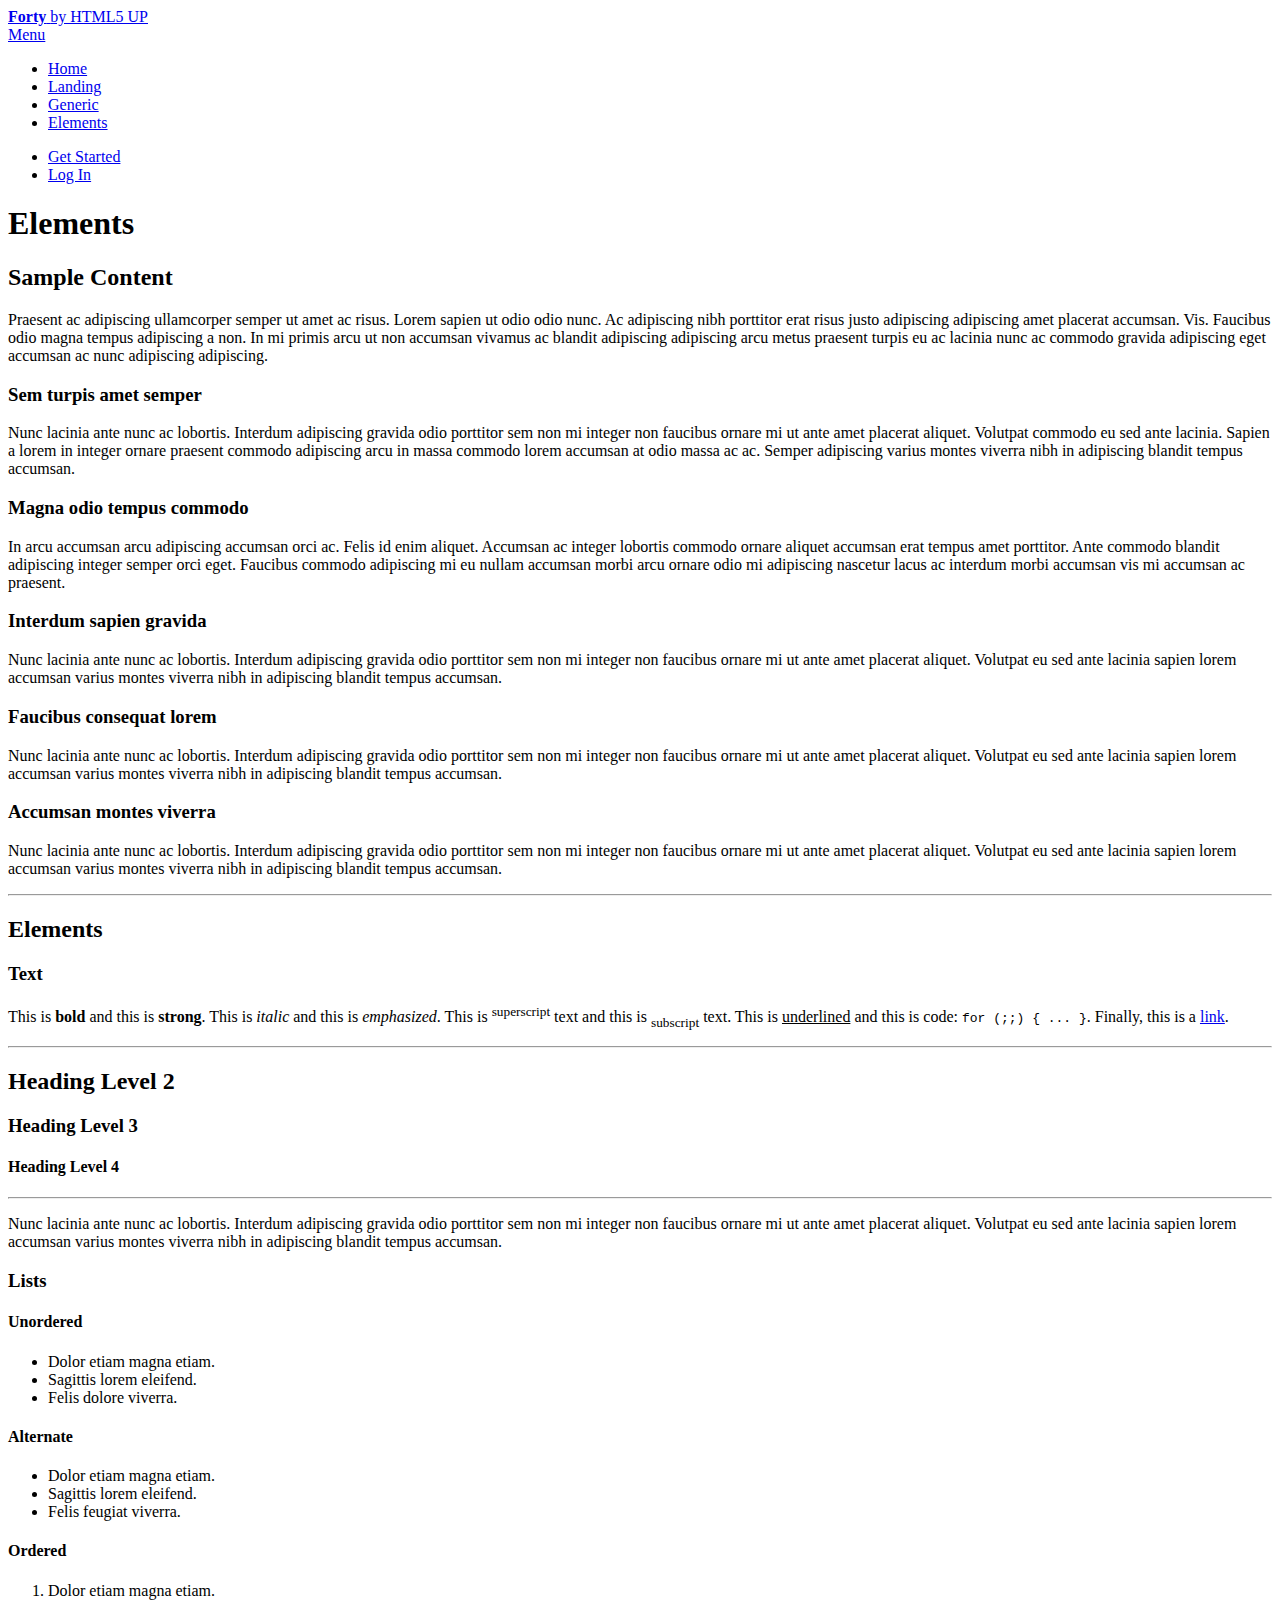
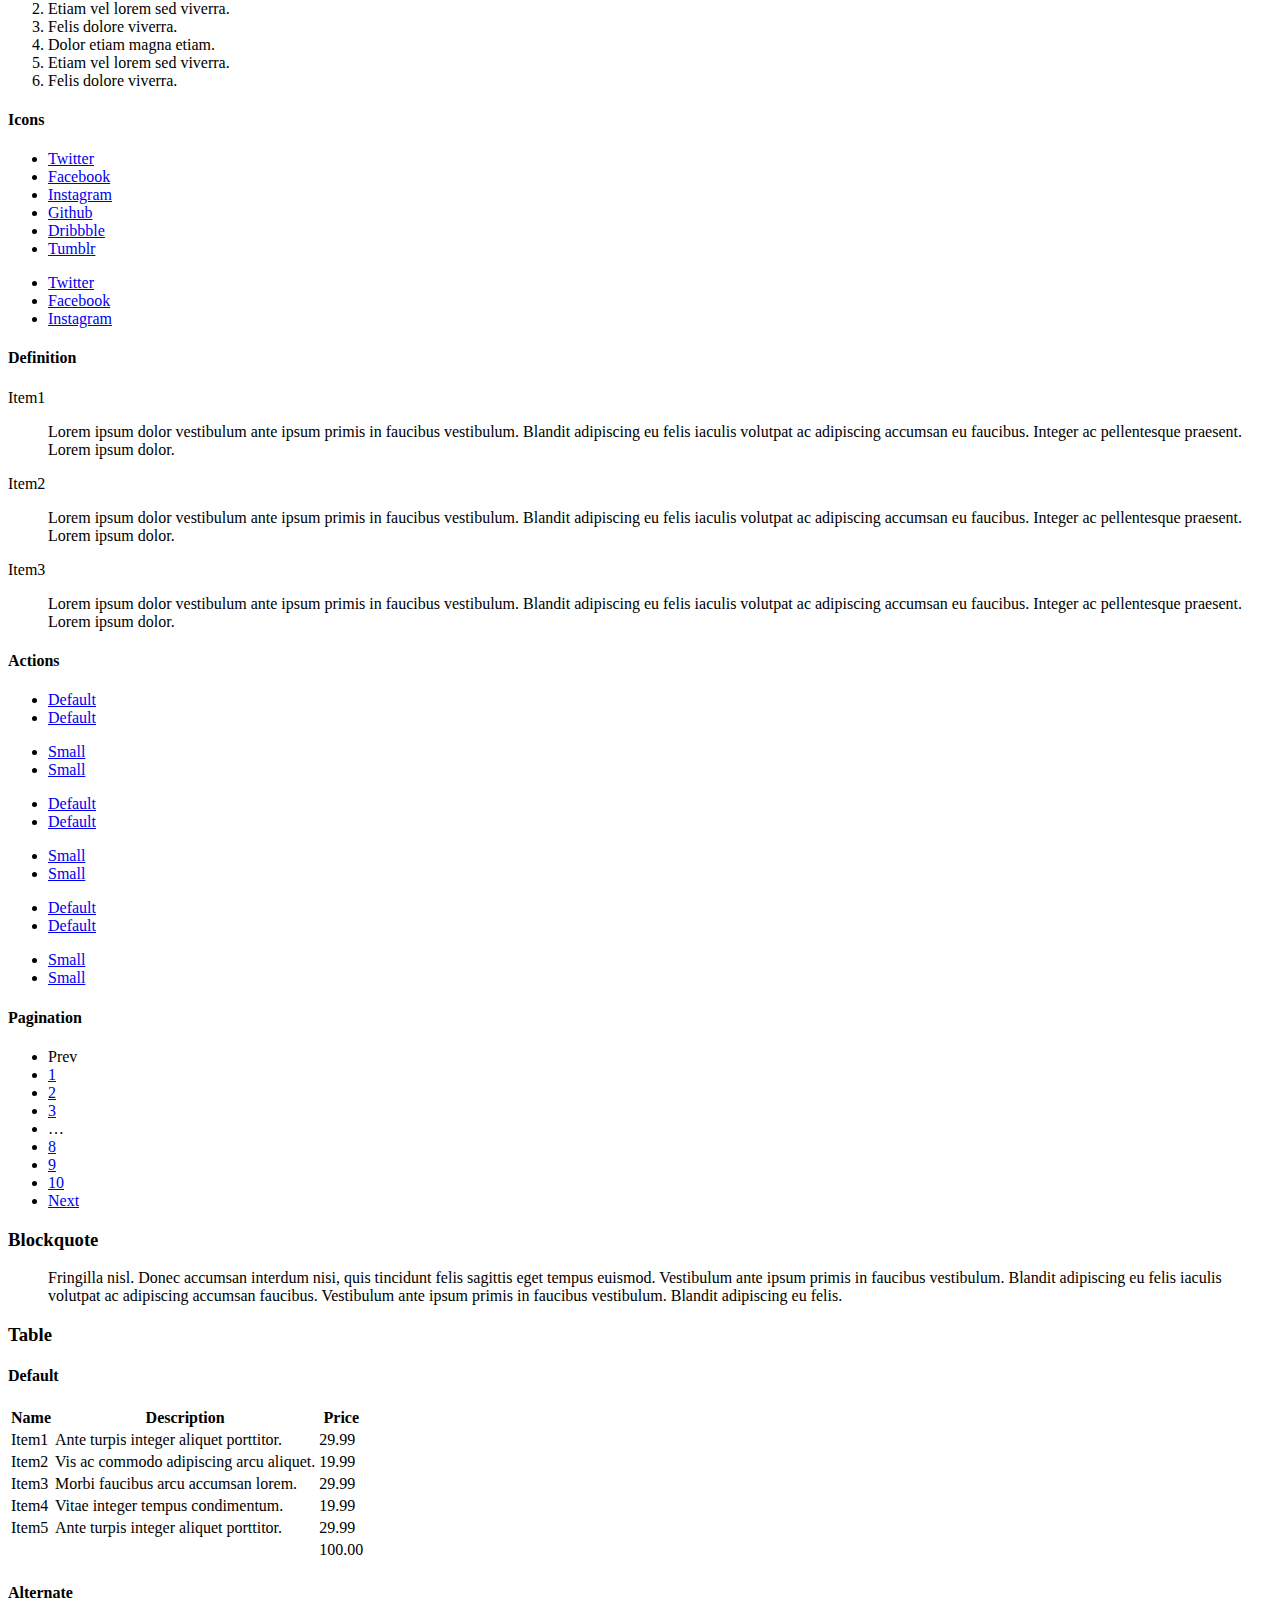
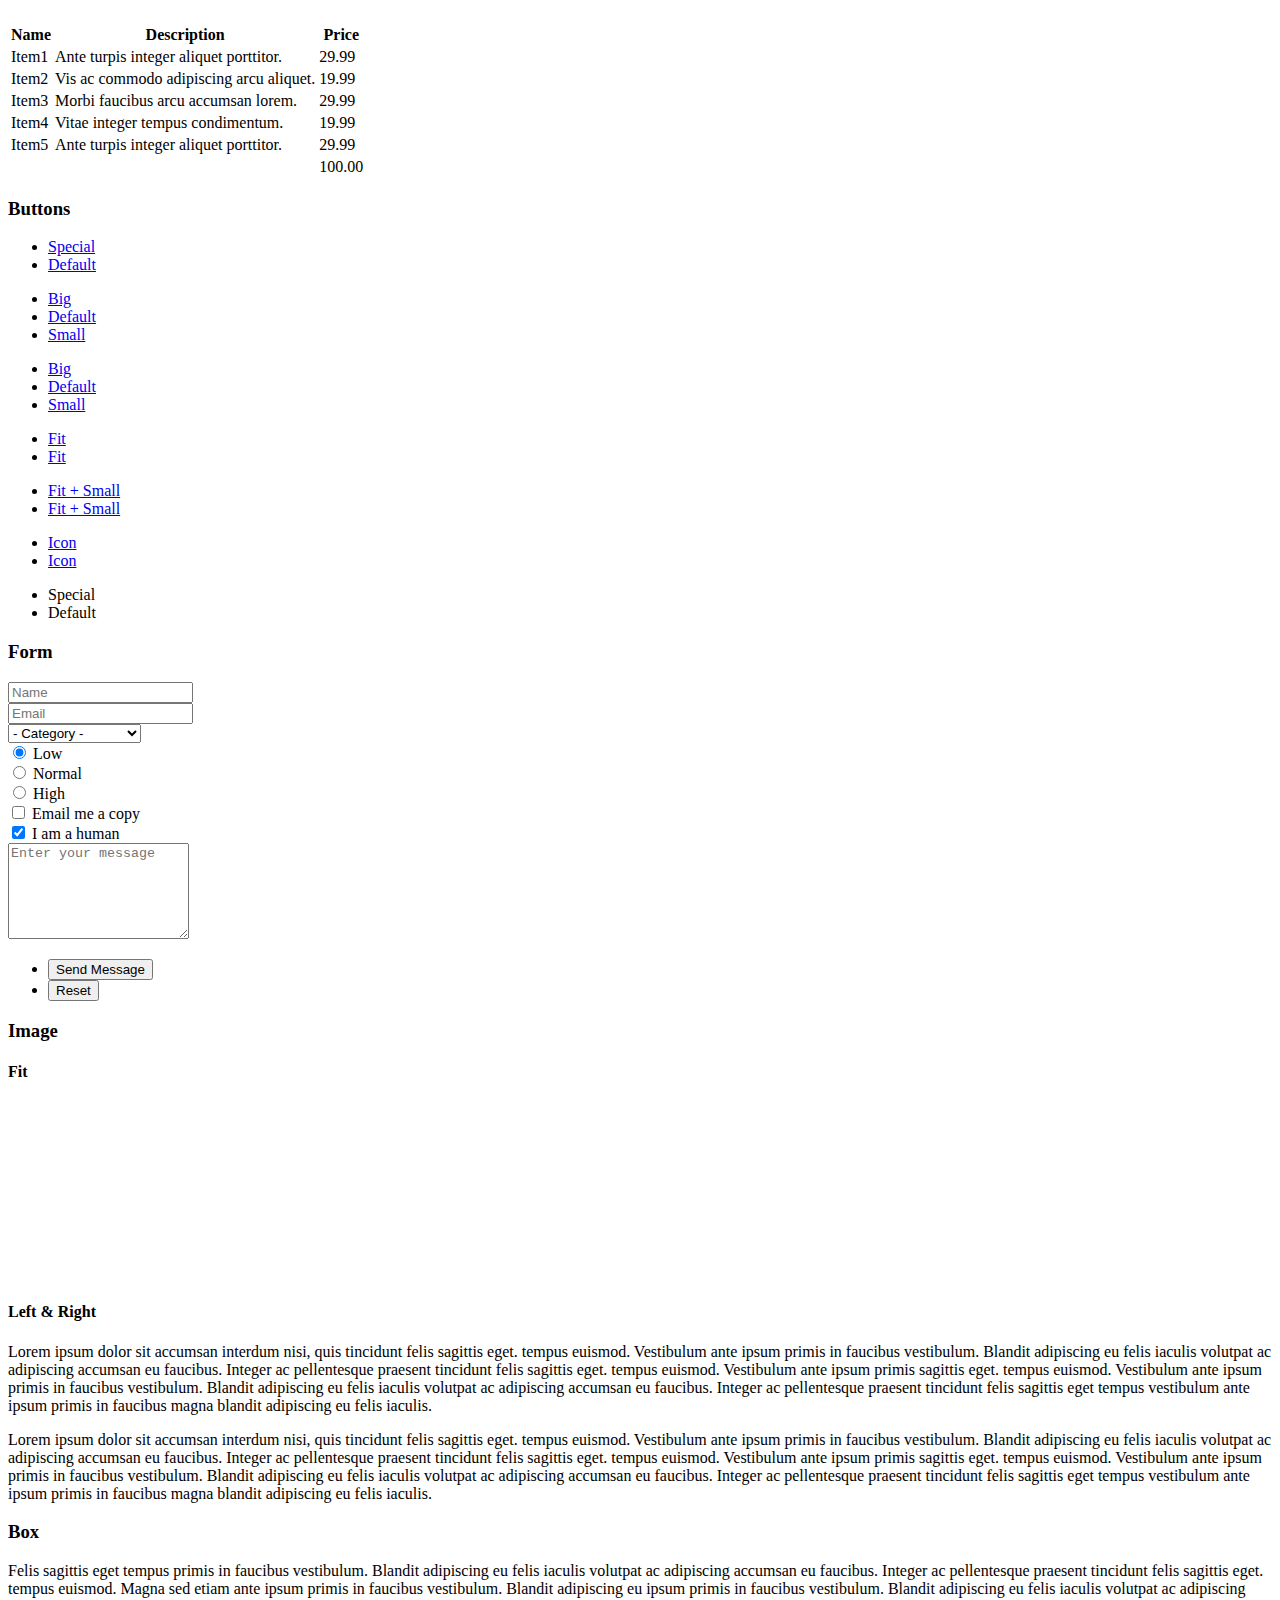
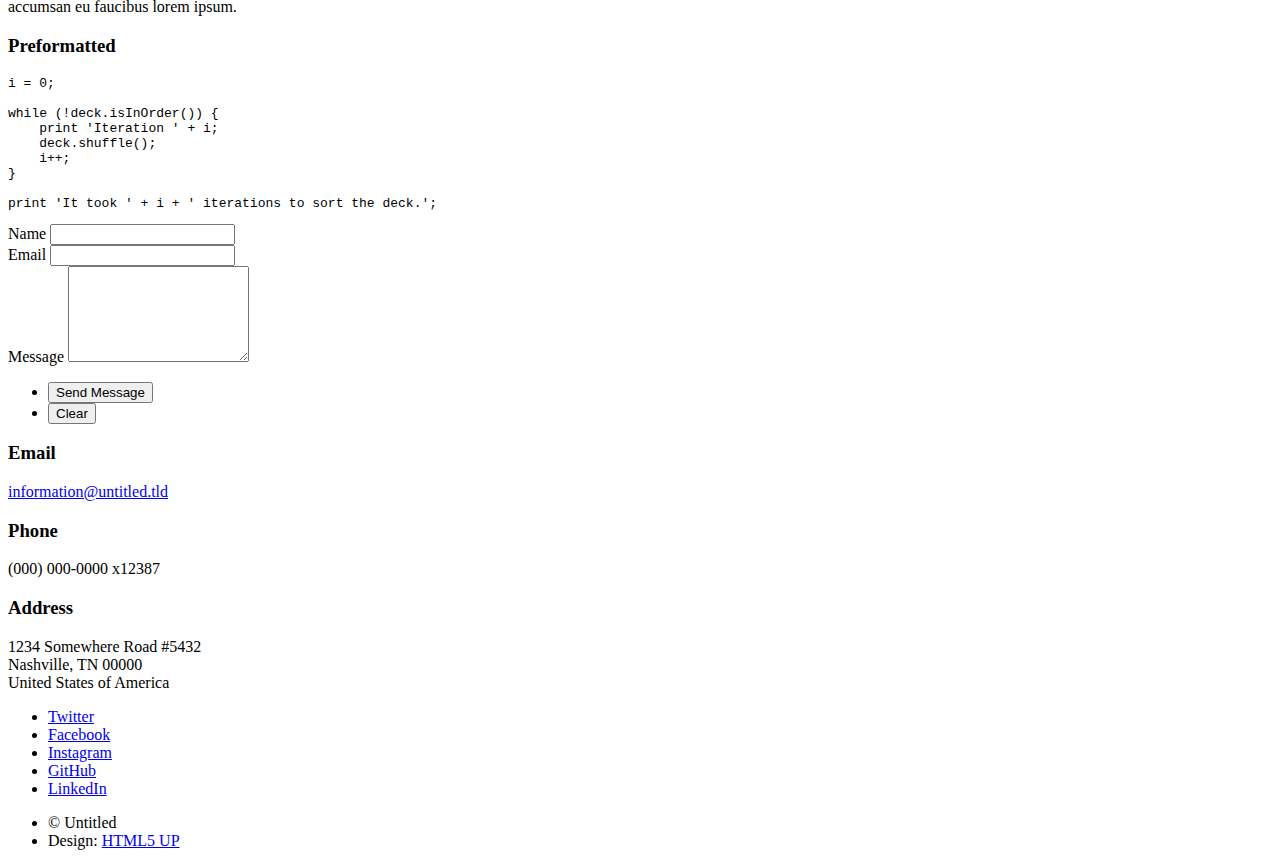
==== commit caa0075a: "add dependencies thymeleaf connect index,login html" ====
--- a/src/main/resources/templates/elements.html
+++ b/src/main/resources/templates/elements.html
@@ -9,10 +9,10 @@
 		<title>Elements - Forty by HTML5 UP</title>
 		<meta charset="utf-8" />
 		<meta name="viewport" content="width=device-width, initial-scale=1, user-scalable=no" />
-		<!--[if lte IE 8]><script src="../static/js/ie/html5shiv.js"></script><![endif]-->
-		<link rel="stylesheet" href="../static/css/main.css" />
-		<!--[if lte IE 9]><link rel="stylesheet" href="../static/css/ie9.css" /><![endif]-->
-		<!--[if lte IE 8]><link rel="stylesheet" href="../static/css/ie8.css" /><![endif]-->
+		<!--[if lte IE 8]><script src="js/ie/html5shiv.js"></script><![endif]-->
+		<link rel="stylesheet" href="css/main.css" />
+		<!--[if lte IE 9]><link rel="stylesheet" href="css/ie9.css" /><![endif]-->
+		<!--[if lte IE 8]><link rel="stylesheet" href="css/ie8.css" /><![endif]-->
 	</head>
 	<body>
 
@@ -410,26 +410,26 @@
 													<h3>Image</h3>
 
 													<h4>Fit</h4>
-													<span class="image fit"><img src="../static/img/pic03.jpg" alt="" /></span>
+													<span class="image fit"><img src="img/pic03.jpg" alt="" /></span>
 													<div class="box alt">
 														<div class="row 50% uniform">
-															<div class="4u"><span class="image fit"><img src="../static/img/pic08.jpg" alt="" /></span></div>
-															<div class="4u"><span class="image fit"><img src="../static/img/pic09.jpg" alt="" /></span></div>
-															<div class="4u$"><span class="image fit"><img src="../static/img/pic10.jpg" alt="" /></span></div>
-															<!-- Break -->
-															<div class="4u"><span class="image fit"><img src="../static/img/pic10.jpg" alt="" /></span></div>
-															<div class="4u"><span class="image fit"><img src="../static/img/pic08.jpg" alt="" /></span></div>
-															<div class="4u$"><span class="image fit"><img src="../static/img/pic09.jpg" alt="" /></span></div>
-															<!-- Break -->
-															<div class="4u"><span class="image fit"><img src="../static/img/pic09.jpg" alt="" /></span></div>
-															<div class="4u"><span class="image fit"><img src="../static/img/pic10.jpg" alt="" /></span></div>
-															<div class="4u$"><span class="image fit"><img src="../static/img/pic08.jpg" alt="" /></span></div>
+															<div class="4u"><span class="image fit"><img src="img/pic08.jpg" alt="" /></span></div>
+															<div class="4u"><span class="image fit"><img src="img/pic09.jpg" alt="" /></span></div>
+															<div class="4u$"><span class="image fit"><img src="img/pic10.jpg" alt="" /></span></div>
+															<!-- Break -->
+															<div class="4u"><span class="image fit"><img src="img/pic10.jpg" alt="" /></span></div>
+															<div class="4u"><span class="image fit"><img src="img/pic08.jpg" alt="" /></span></div>
+															<div class="4u$"><span class="image fit"><img src="img/pic09.jpg" alt="" /></span></div>
+															<!-- Break -->
+															<div class="4u"><span class="image fit"><img src="img/pic09.jpg" alt="" /></span></div>
+															<div class="4u"><span class="image fit"><img src="img/pic10.jpg" alt="" /></span></div>
+															<div class="4u$"><span class="image fit"><img src="img/pic08.jpg" alt="" /></span></div>
 														</div>
 													</div>
 
 													<h4>Left &amp; Right</h4>
-													<p><span class="image left"><img src="../static/img/pic09.jpg" alt="" /></span>Lorem ipsum dolor sit accumsan interdum nisi, quis tincidunt felis sagittis eget. tempus euismod. Vestibulum ante ipsum primis in faucibus vestibulum. Blandit adipiscing eu felis iaculis volutpat ac adipiscing accumsan eu faucibus. Integer ac pellentesque praesent tincidunt felis sagittis eget. tempus euismod. Vestibulum ante ipsum primis sagittis eget. tempus euismod. Vestibulum ante ipsum primis in faucibus vestibulum. Blandit adipiscing eu felis iaculis volutpat ac adipiscing accumsan eu faucibus. Integer ac pellentesque praesent tincidunt felis sagittis eget tempus vestibulum ante ipsum primis in faucibus magna blandit adipiscing eu felis iaculis.</p>
-													<p><span class="image right"><img src="../static/img/pic10.jpg" alt="" /></span>Lorem ipsum dolor sit accumsan interdum nisi, quis tincidunt felis sagittis eget. tempus euismod. Vestibulum ante ipsum primis in faucibus vestibulum. Blandit adipiscing eu felis iaculis volutpat ac adipiscing accumsan eu faucibus. Integer ac pellentesque praesent tincidunt felis sagittis eget. tempus euismod. Vestibulum ante ipsum primis sagittis eget. tempus euismod. Vestibulum ante ipsum primis in faucibus vestibulum. Blandit adipiscing eu felis iaculis volutpat ac adipiscing accumsan eu faucibus. Integer ac pellentesque praesent tincidunt felis sagittis eget tempus vestibulum ante ipsum primis in faucibus magna blandit adipiscing eu felis iaculis.</p>
+													<p><span class="image left"><img src="img/pic09.jpg" alt="" /></span>Lorem ipsum dolor sit accumsan interdum nisi, quis tincidunt felis sagittis eget. tempus euismod. Vestibulum ante ipsum primis in faucibus vestibulum. Blandit adipiscing eu felis iaculis volutpat ac adipiscing accumsan eu faucibus. Integer ac pellentesque praesent tincidunt felis sagittis eget. tempus euismod. Vestibulum ante ipsum primis sagittis eget. tempus euismod. Vestibulum ante ipsum primis in faucibus vestibulum. Blandit adipiscing eu felis iaculis volutpat ac adipiscing accumsan eu faucibus. Integer ac pellentesque praesent tincidunt felis sagittis eget tempus vestibulum ante ipsum primis in faucibus magna blandit adipiscing eu felis iaculis.</p>
+													<p><span class="image right"><img src="img/pic10.jpg" alt="" /></span>Lorem ipsum dolor sit accumsan interdum nisi, quis tincidunt felis sagittis eget. tempus euismod. Vestibulum ante ipsum primis in faucibus vestibulum. Blandit adipiscing eu felis iaculis volutpat ac adipiscing accumsan eu faucibus. Integer ac pellentesque praesent tincidunt felis sagittis eget. tempus euismod. Vestibulum ante ipsum primis sagittis eget. tempus euismod. Vestibulum ante ipsum primis in faucibus vestibulum. Blandit adipiscing eu felis iaculis volutpat ac adipiscing accumsan eu faucibus. Integer ac pellentesque praesent tincidunt felis sagittis eget tempus vestibulum ante ipsum primis in faucibus magna blandit adipiscing eu felis iaculis.</p>
 
 												<!-- Box -->
 													<h3>Box</h3>
@@ -528,13 +528,13 @@
 			</div>
 
 		<!-- Scripts -->
-			<script src="../static/js/jquery.min.js"></script>
-			<script src="../static/js/jquery.scrolly.min.js"></script>
-			<script src="../static/js/jquery.scrollex.min.js"></script>
-			<script src="../static/js/skel.min.js"></script>
-			<script src="../static/js/util.js"></script>
-			<!--[if lte IE 8]><script src="../static/js/ie/respond.min.js"></script><![endif]-->
-			<script src="../static/js/main.js"></script>
+			<script src="js/jquery.min.js"></script>
+			<script src="js/jquery.scrolly.min.js"></script>
+			<script src="js/jquery.scrollex.min.js"></script>
+			<script src="js/skel.min.js"></script>
+			<script src="js/util.js"></script>
+			<!--[if lte IE 8]><script src="js/ie/respond.min.js"></script><![endif]-->
+			<script src="js/main.js"></script>
 
 	</body>
 </html>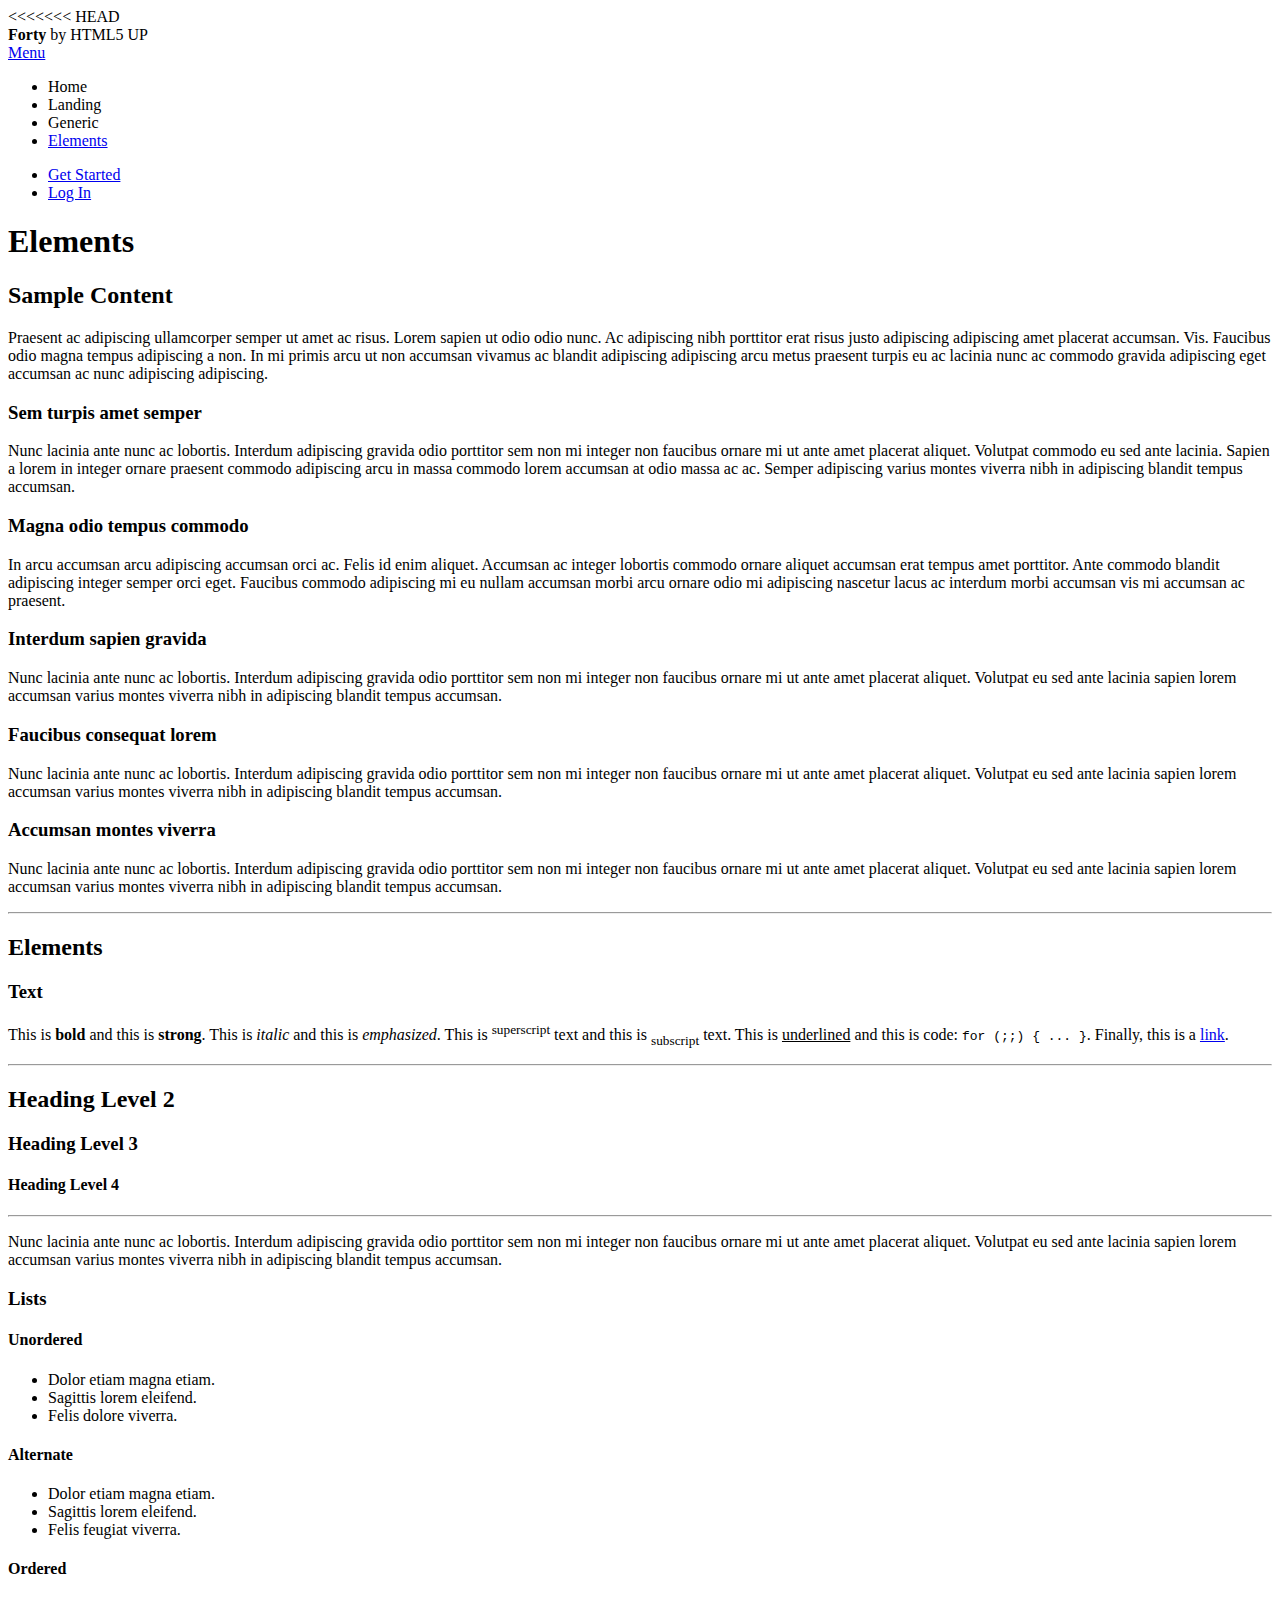
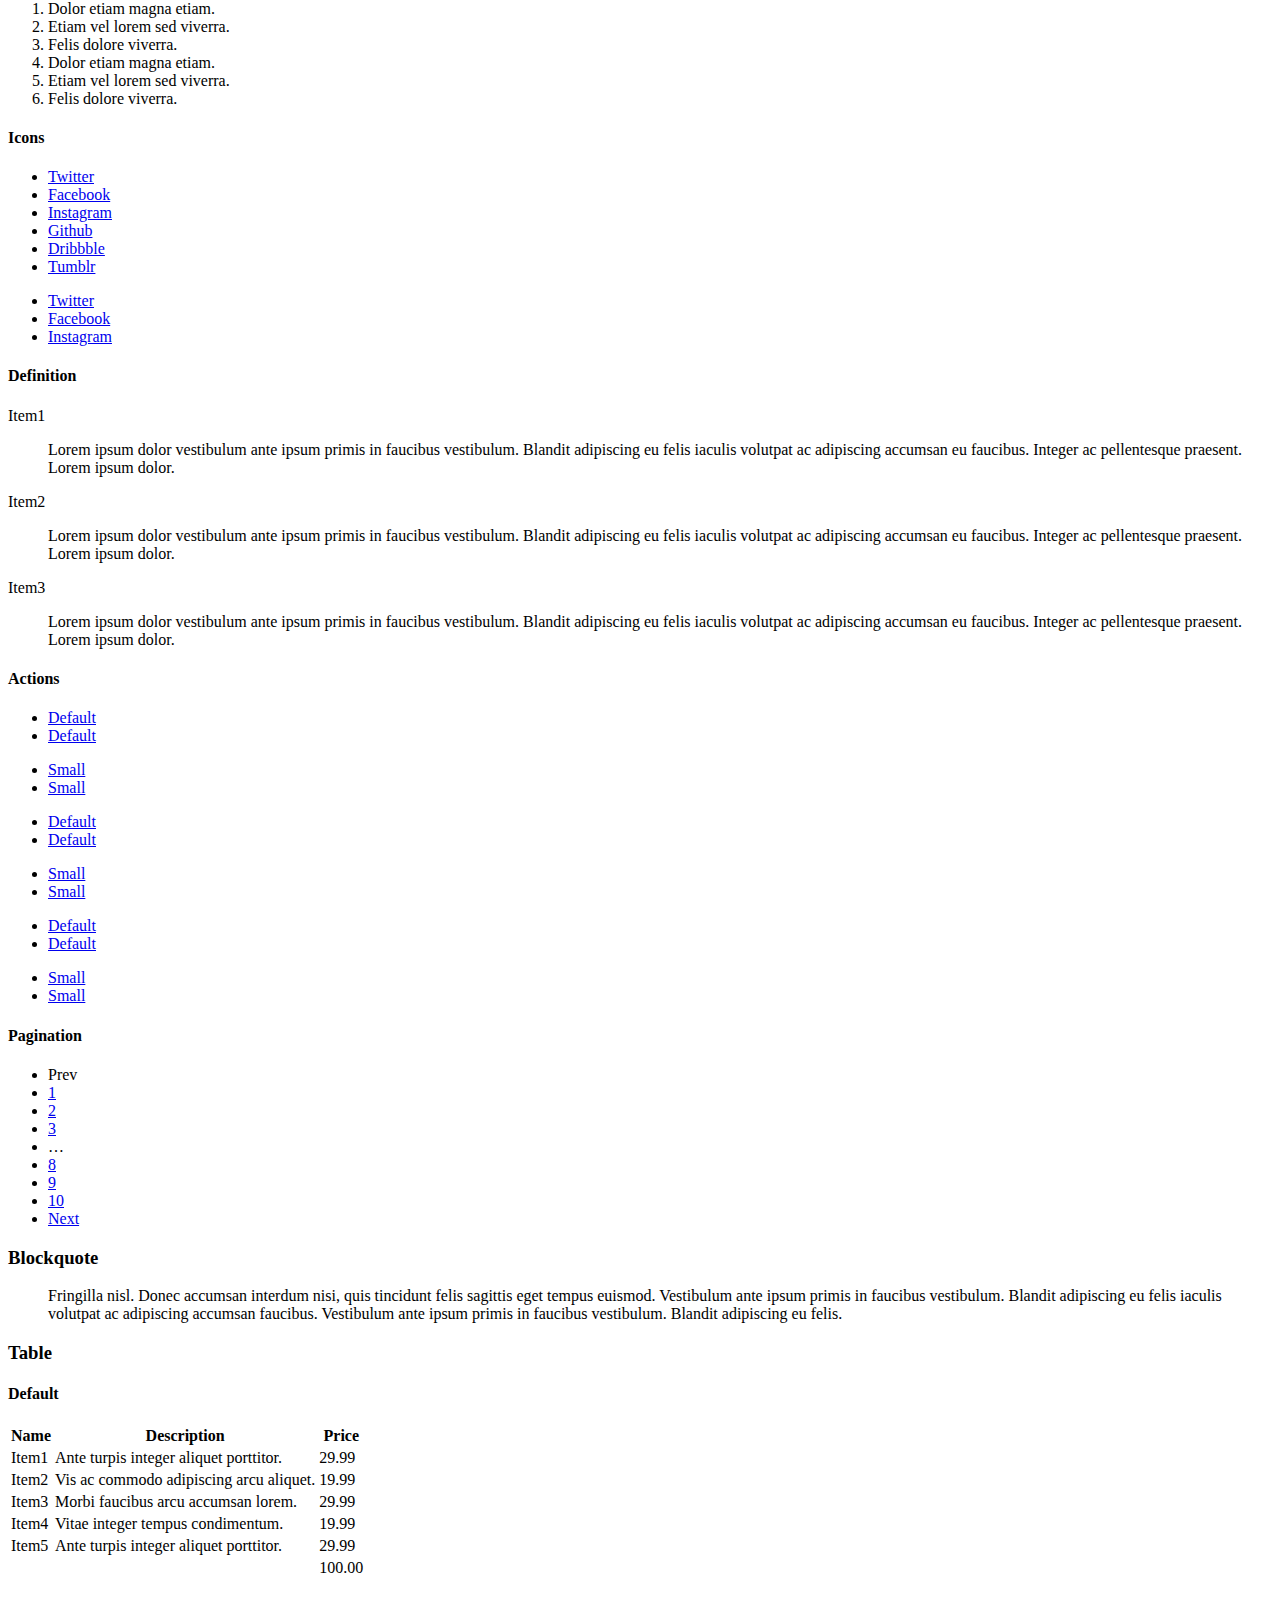
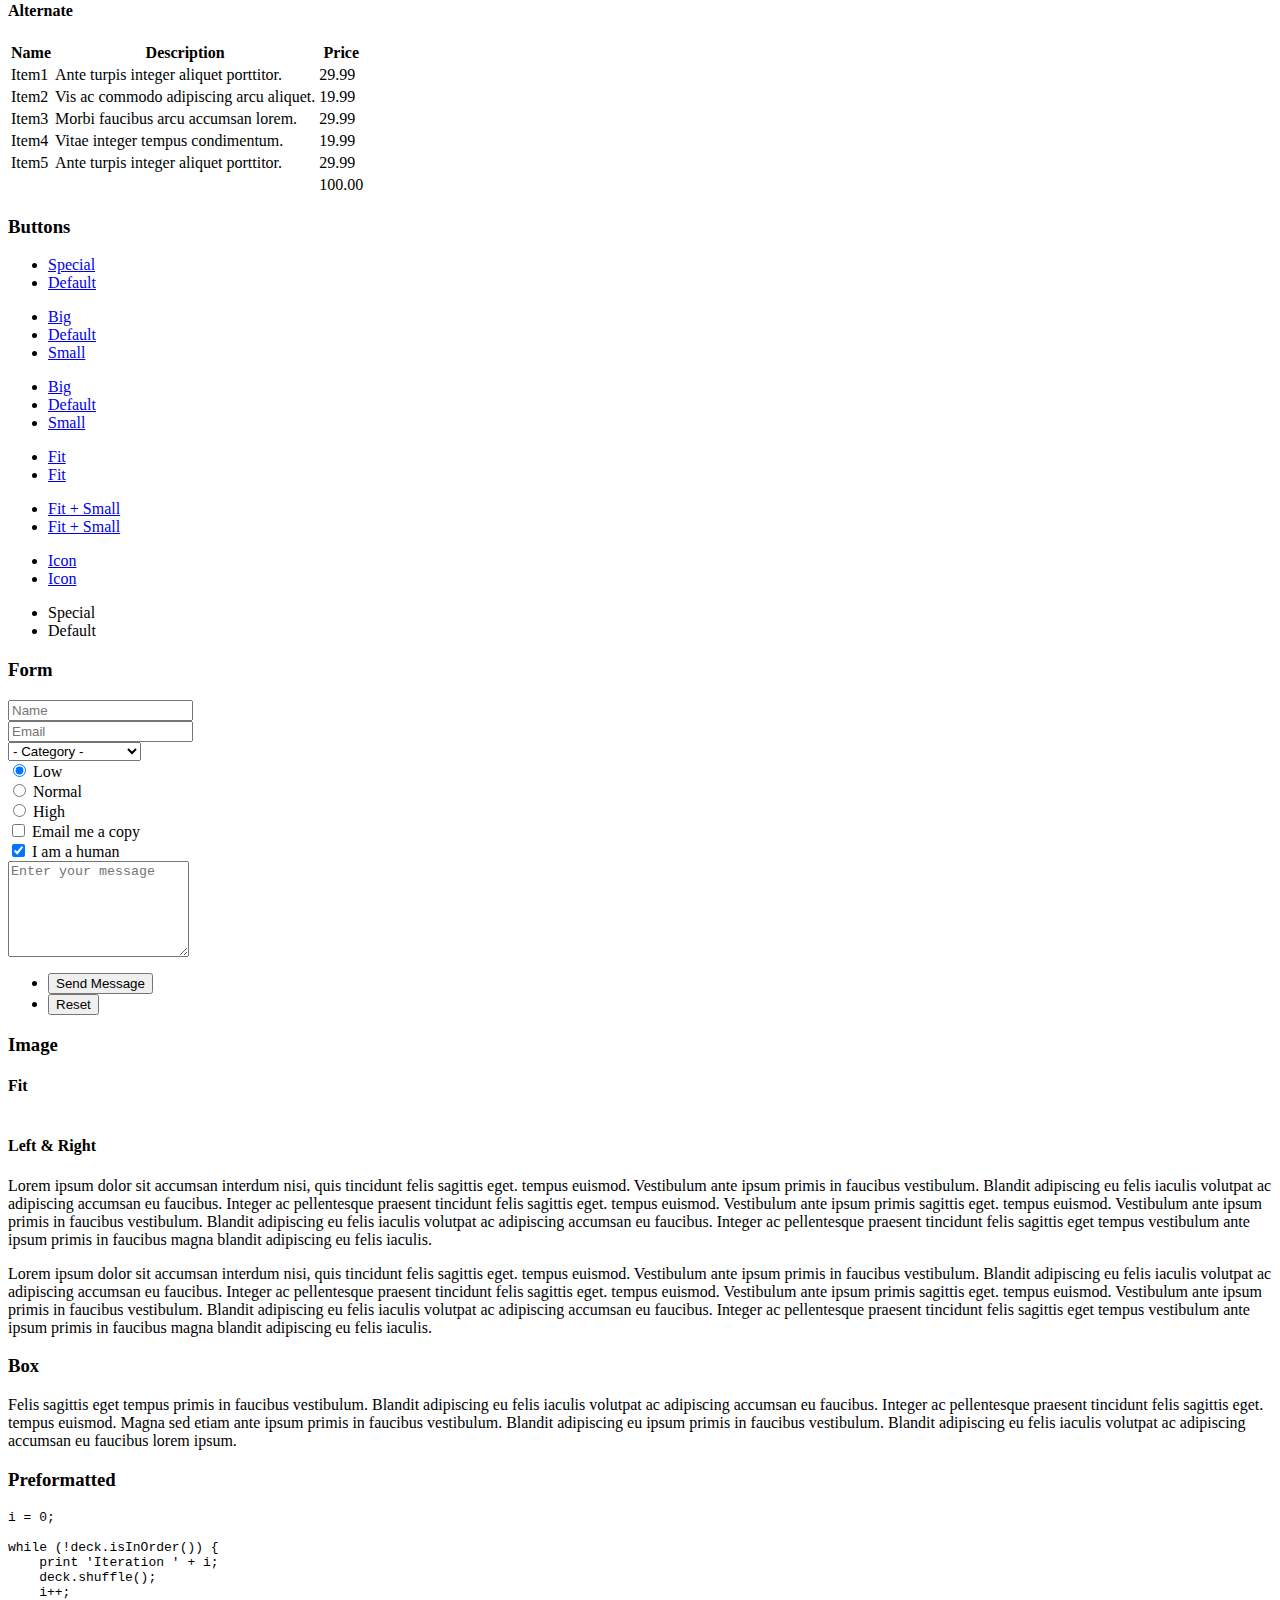
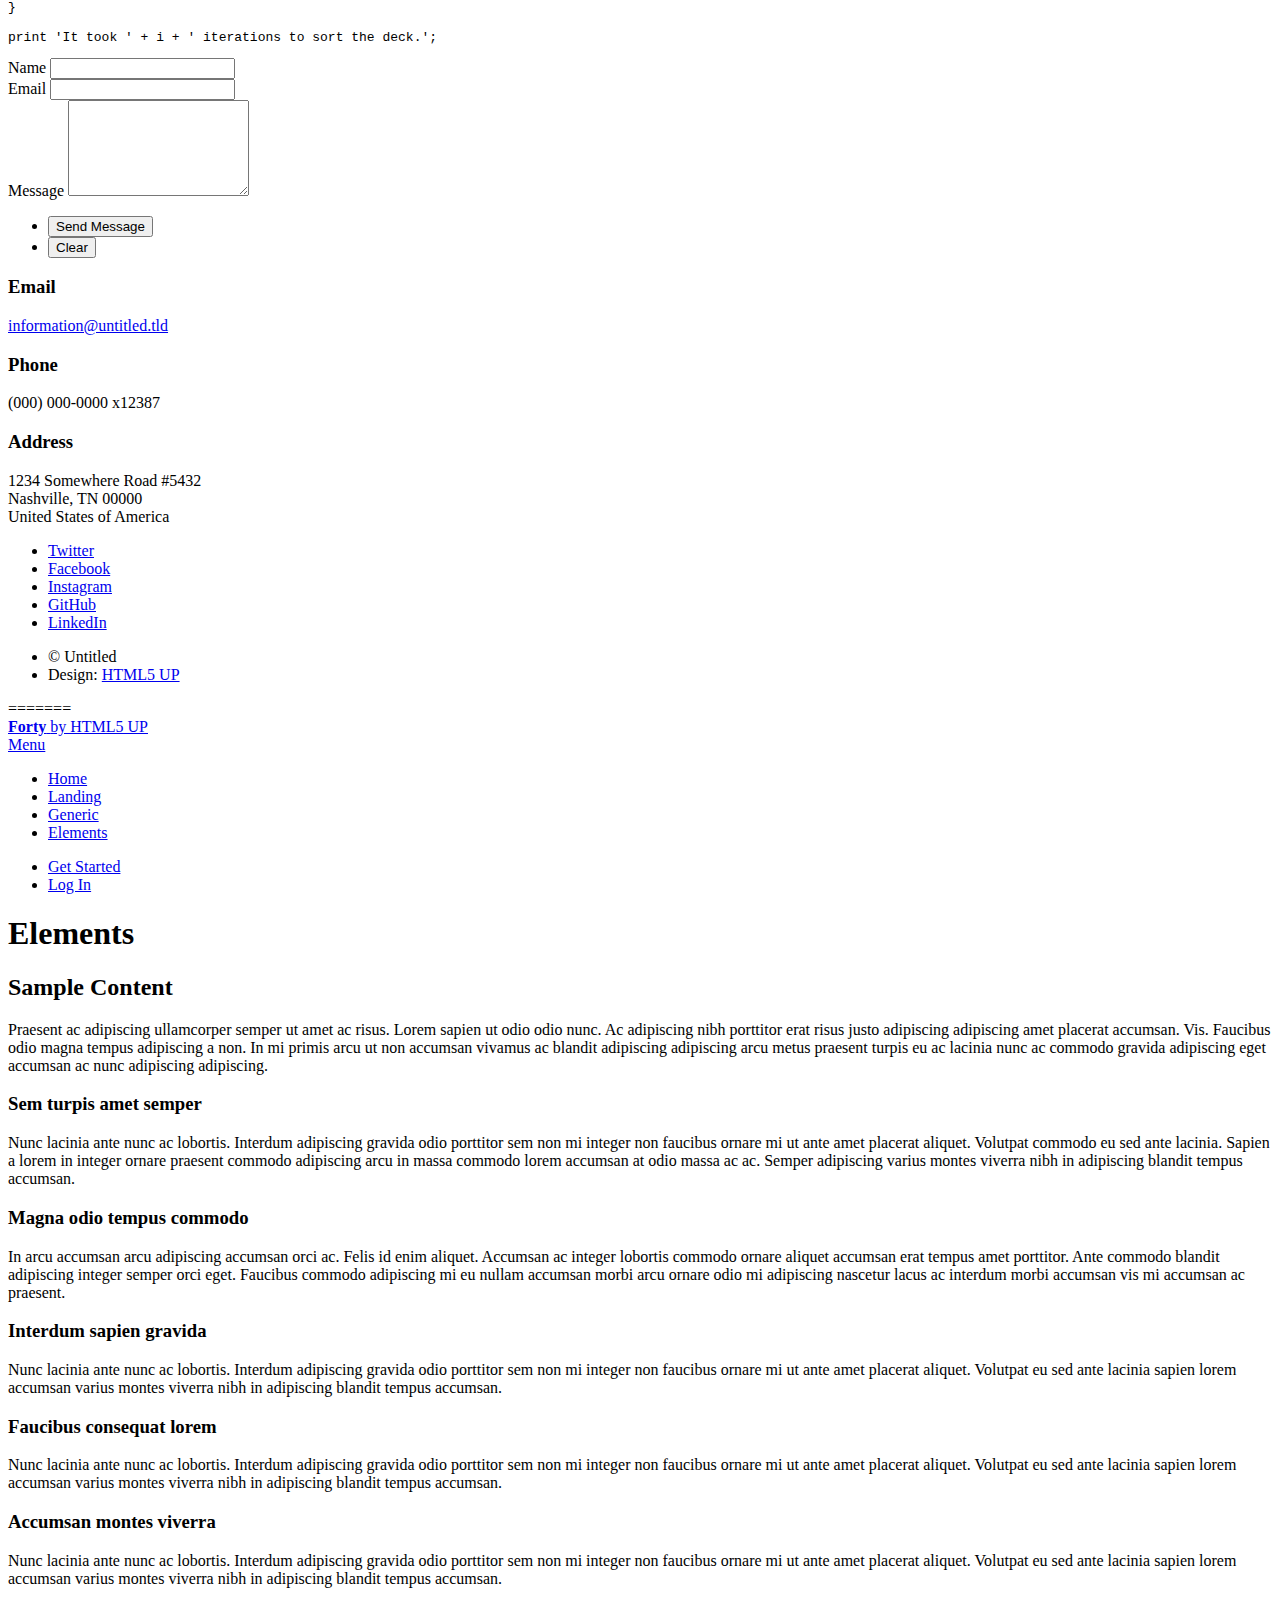
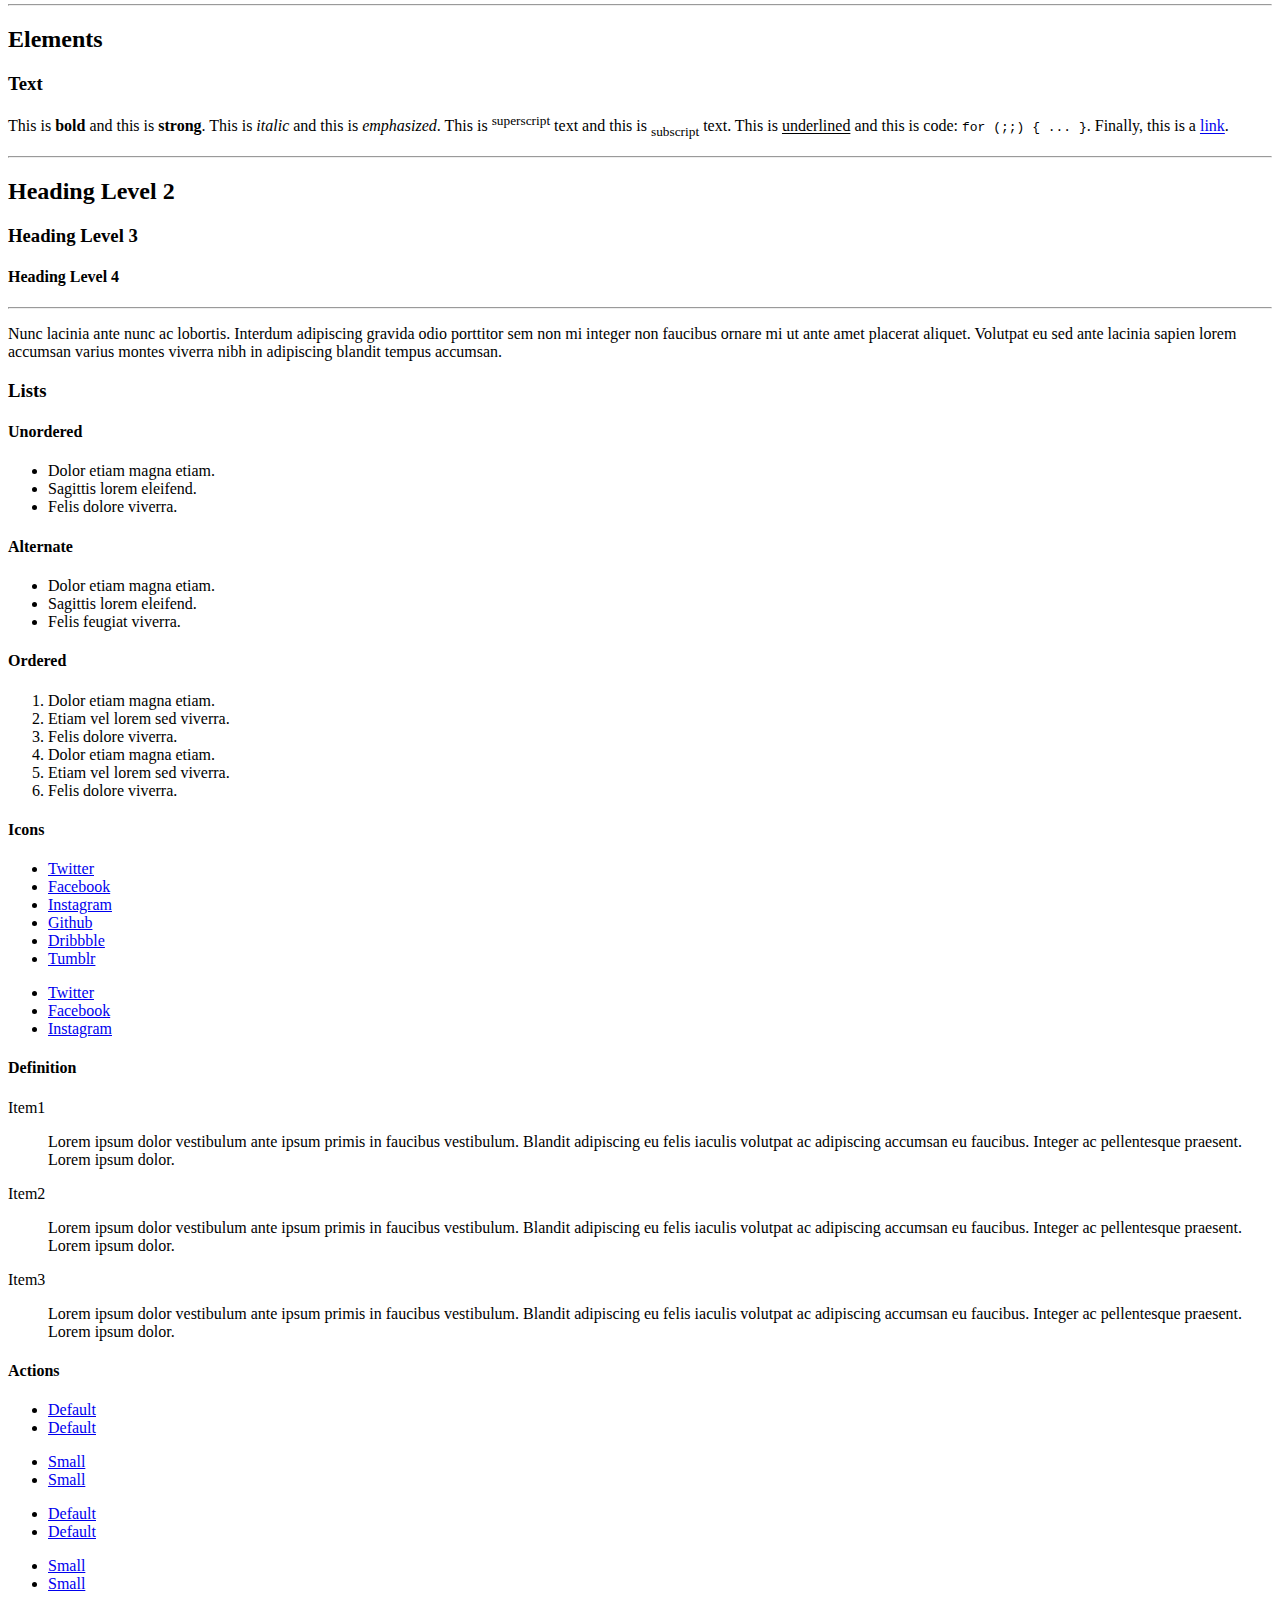
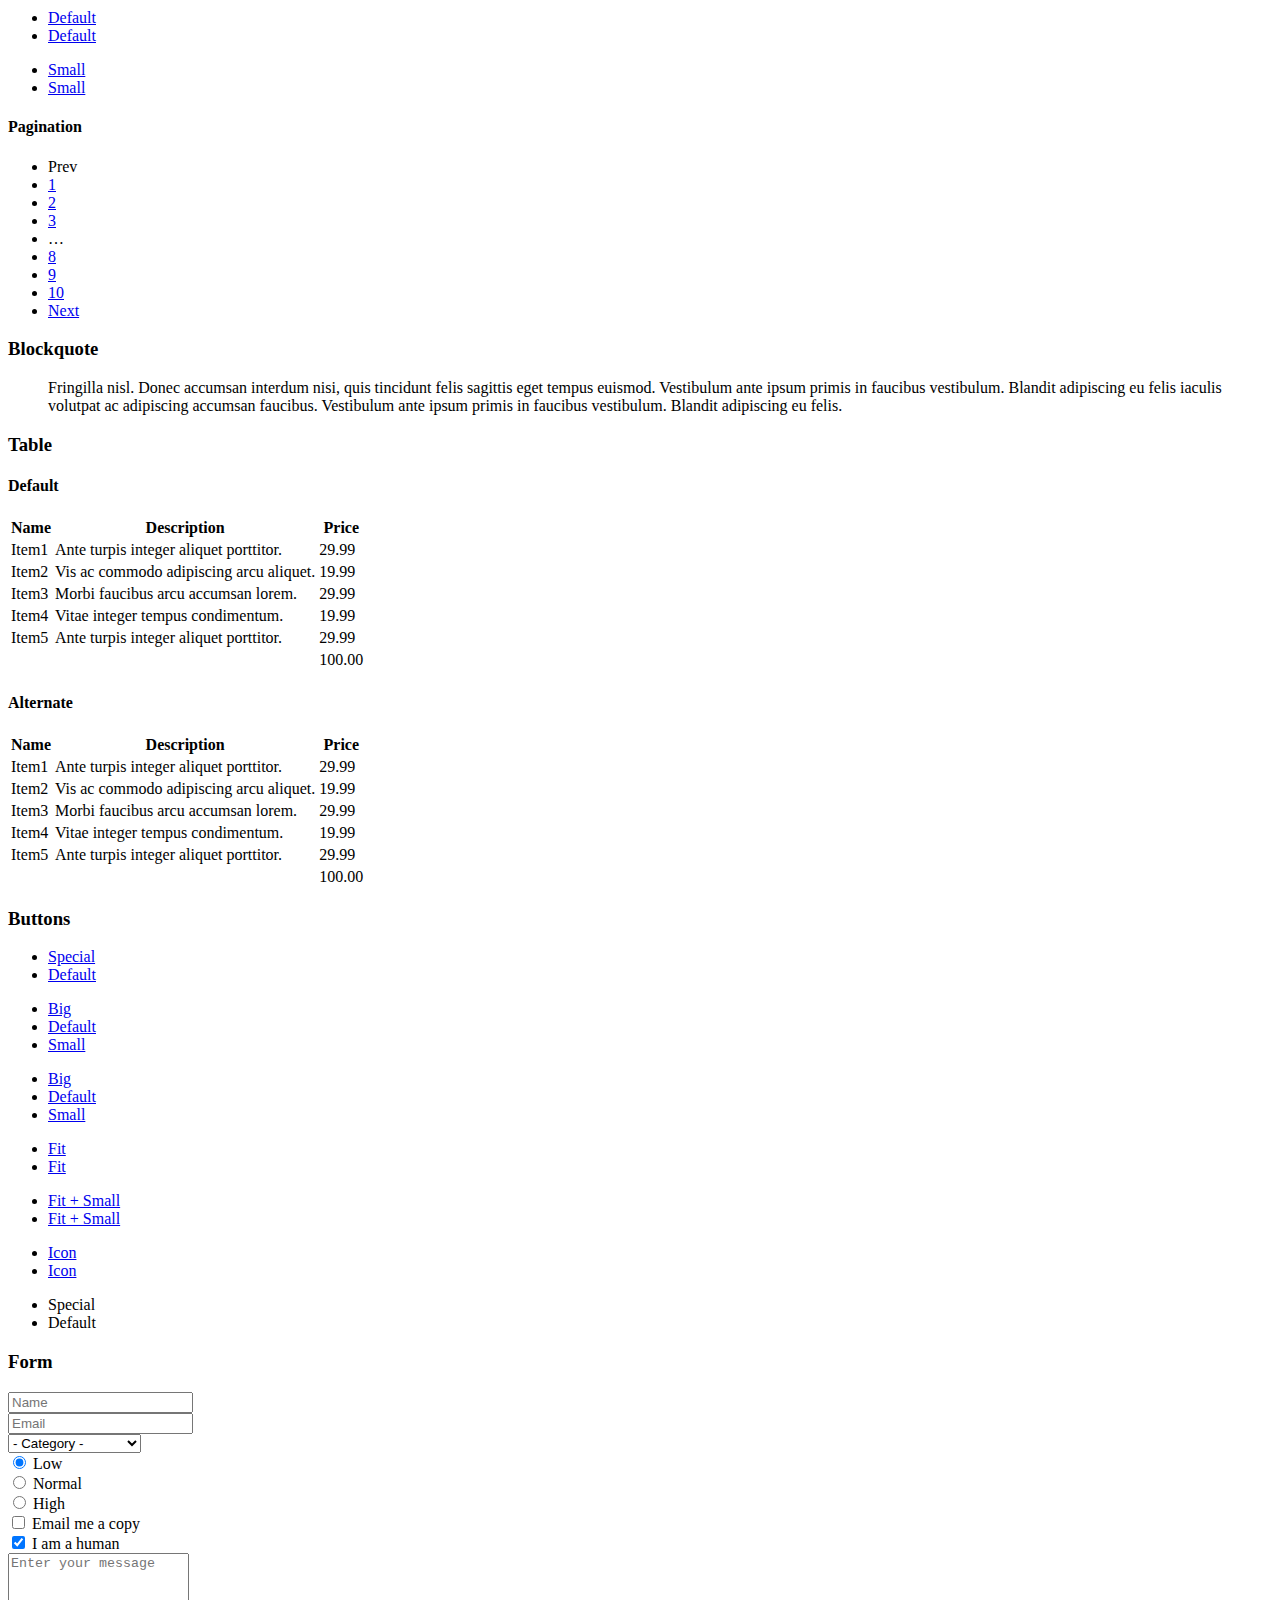
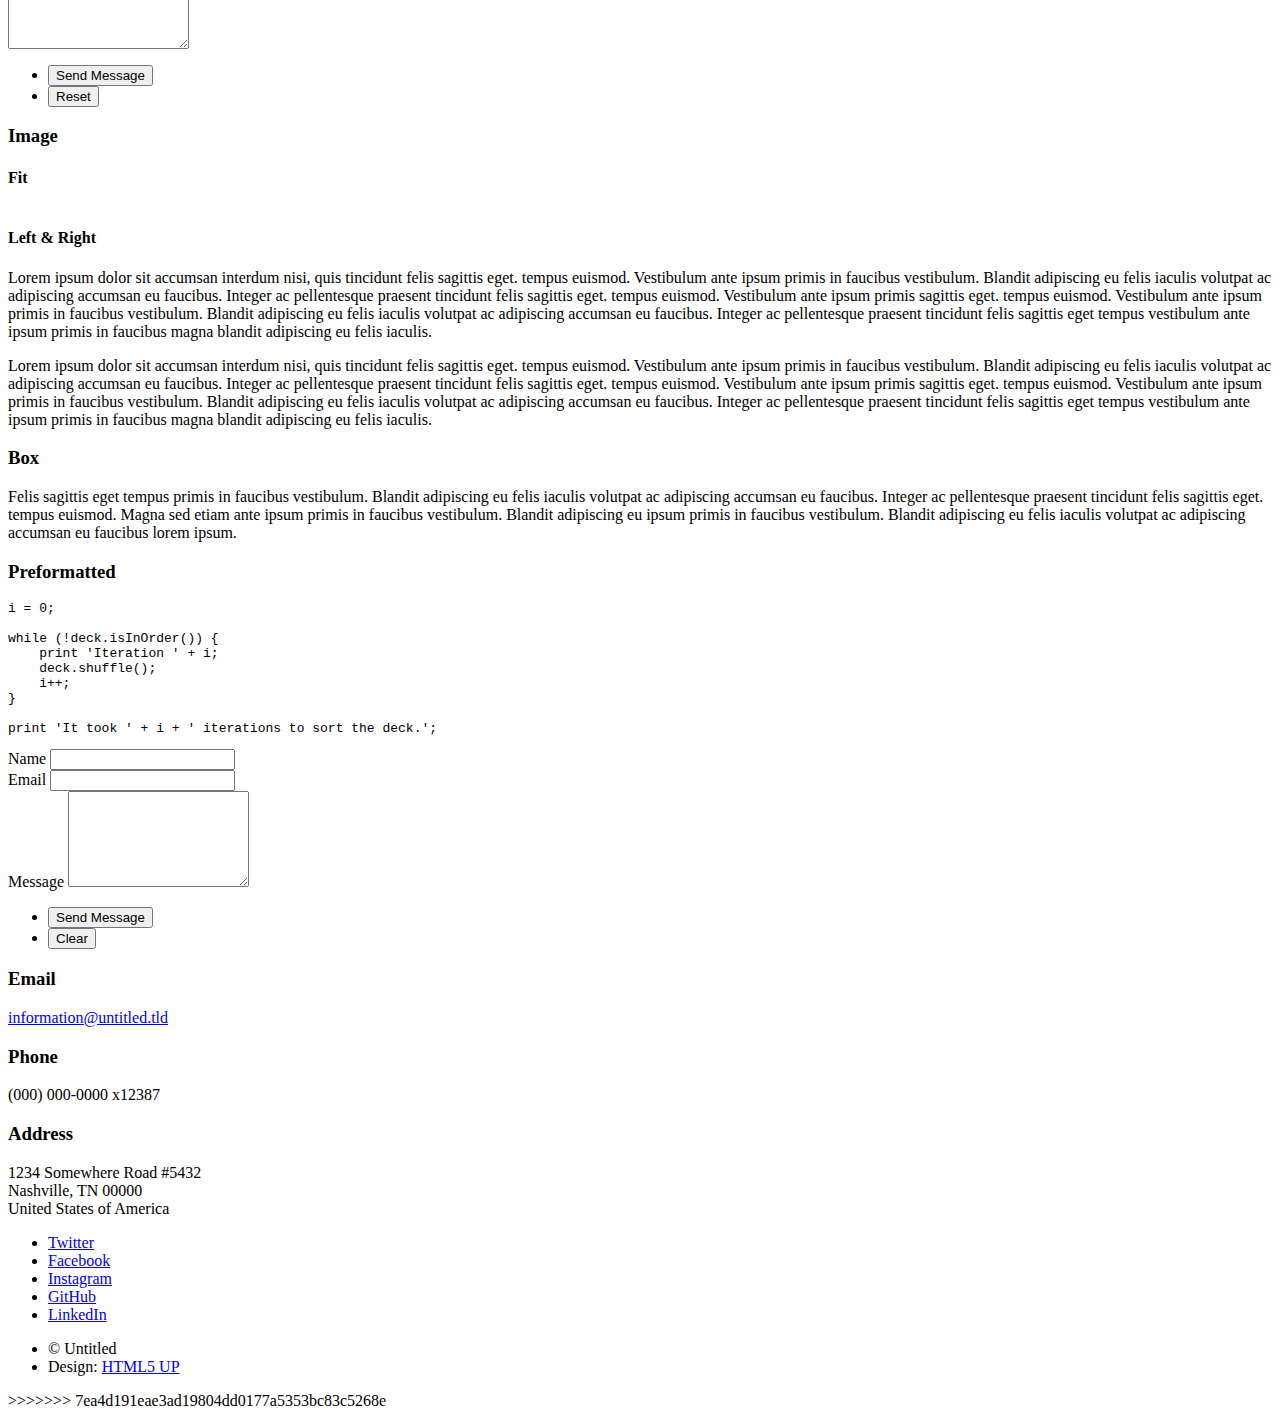
==== commit 7acc136a: "Merge branch 'master' into master" ====
--- a/src/main/resources/templates/elements.html
+++ b/src/main/resources/templates/elements.html
@@ -1,540 +1,1082 @@
-<!DOCTYPE HTML>
-<!--
-	Forty by HTML5 UP
-	html5up.net | @ajlkn
-	Free for personal and commercial use under the CCA 3.0 license (html5up.net/license)
--->
-<html>
-	<head>
-		<title>Elements - Forty by HTML5 UP</title>
-		<meta charset="utf-8" />
-		<meta name="viewport" content="width=device-width, initial-scale=1, user-scalable=no" />
-		<!--[if lte IE 8]><script src="js/ie/html5shiv.js"></script><![endif]-->
-		<link rel="stylesheet" href="css/main.css" />
-		<!--[if lte IE 9]><link rel="stylesheet" href="css/ie9.css" /><![endif]-->
-		<!--[if lte IE 8]><link rel="stylesheet" href="css/ie8.css" /><![endif]-->
-	</head>
-	<body>
-
-		<!-- Wrapper -->
-			<div id="wrapper">
-
-				<!-- Header -->
-					<header id="header">
-						<a href="index.html" class="logo"><strong>Forty</strong> <span>by HTML5 UP</span></a>
-						<nav>
-							<a href="#menu">Menu</a>
-						</nav>
-					</header>
-
-				<!-- Menu -->
-					<nav id="menu">
-						<ul class="links">
-							<li><a href="index.html">Home</a></li>
-							<li><a href="landing.html">Landing</a></li>
-							<li><a href="generic.html">Generic</a></li>
-							<li><a href="elements.html">Elements</a></li>
-						</ul>
-						<ul class="actions vertical">
-							<li><a href="#" class="button special fit">Get Started</a></li>
-							<li><a href="#" class="button fit">Log In</a></li>
-						</ul>
-					</nav>
-
-				<!-- Main -->
-					<div id="main" class="alt">
-
-						<!-- One -->
-							<section id="one">
-								<div class="inner">
-									<header class="major">
-										<h1>Elements</h1>
-									</header>
-
-									<!-- Content -->
-										<h2 id="content">Sample Content</h2>
-										<p>Praesent ac adipiscing ullamcorper semper ut amet ac risus. Lorem sapien ut odio odio nunc. Ac adipiscing nibh porttitor erat risus justo adipiscing adipiscing amet placerat accumsan. Vis. Faucibus odio magna tempus adipiscing a non. In mi primis arcu ut non accumsan vivamus ac blandit adipiscing adipiscing arcu metus praesent turpis eu ac lacinia nunc ac commodo gravida adipiscing eget accumsan ac nunc adipiscing adipiscing.</p>
-										<div class="row">
-											<div class="6u 12u$(small)">
-												<h3>Sem turpis amet semper</h3>
-												<p>Nunc lacinia ante nunc ac lobortis. Interdum adipiscing gravida odio porttitor sem non mi integer non faucibus ornare mi ut ante amet placerat aliquet. Volutpat commodo eu sed ante lacinia. Sapien a lorem in integer ornare praesent commodo adipiscing arcu in massa commodo lorem accumsan at odio massa ac ac. Semper adipiscing varius montes viverra nibh in adipiscing blandit tempus accumsan.</p>
-											</div>
-											<div class="6u$ 12u$(small)">
-												<h3>Magna odio tempus commodo</h3>
-												<p>In arcu accumsan arcu adipiscing accumsan orci ac. Felis id enim aliquet. Accumsan ac integer lobortis commodo ornare aliquet accumsan erat tempus amet porttitor. Ante commodo blandit adipiscing integer semper orci eget. Faucibus commodo adipiscing mi eu nullam accumsan morbi arcu ornare odio mi adipiscing nascetur lacus ac interdum morbi accumsan vis mi accumsan ac praesent.</p>
-											</div>
-											<!-- Break -->
-											<div class="4u 12u$(medium)">
-												<h3>Interdum sapien gravida</h3>
-												<p>Nunc lacinia ante nunc ac lobortis. Interdum adipiscing gravida odio porttitor sem non mi integer non faucibus ornare mi ut ante amet placerat aliquet. Volutpat eu sed ante lacinia sapien lorem accumsan varius montes viverra nibh in adipiscing blandit tempus accumsan.</p>
-											</div>
-											<div class="4u 12u$(medium)">
-												<h3>Faucibus consequat lorem</h3>
-												<p>Nunc lacinia ante nunc ac lobortis. Interdum adipiscing gravida odio porttitor sem non mi integer non faucibus ornare mi ut ante amet placerat aliquet. Volutpat eu sed ante lacinia sapien lorem accumsan varius montes viverra nibh in adipiscing blandit tempus accumsan.</p>
-											</div>
-											<div class="4u$ 12u$(medium)">
-												<h3>Accumsan montes viverra</h3>
-												<p>Nunc lacinia ante nunc ac lobortis. Interdum adipiscing gravida odio porttitor sem non mi integer non faucibus ornare mi ut ante amet placerat aliquet. Volutpat eu sed ante lacinia sapien lorem accumsan varius montes viverra nibh in adipiscing blandit tempus accumsan.</p>
-											</div>
-										</div>
-
-									<hr class="major" />
-
-									<!-- Elements -->
-										<h2 id="elements">Elements</h2>
-										<div class="row 200%">
-											<div class="6u 12u$(medium)">
-
-												<!-- Text stuff -->
-													<h3>Text</h3>
-													<p>This is <b>bold</b> and this is <strong>strong</strong>. This is <i>italic</i> and this is <em>emphasized</em>.
-													This is <sup>superscript</sup> text and this is <sub>subscript</sub> text.
-													This is <u>underlined</u> and this is code: <code>for (;;) { ... }</code>.
-													Finally, this is a <a href="#">link</a>.</p>
-													<hr />
-													<h2>Heading Level 2</h2>
-													<h3>Heading Level 3</h3>
-													<h4>Heading Level 4</h4>
-													<hr />
-													<p>Nunc lacinia ante nunc ac lobortis. Interdum adipiscing gravida odio porttitor sem non mi integer non faucibus ornare mi ut ante amet placerat aliquet. Volutpat eu sed ante lacinia sapien lorem accumsan varius montes viverra nibh in adipiscing blandit tempus accumsan.</p>
-
-												<!-- Lists -->
-													<h3>Lists</h3>
-													<div class="row">
-														<div class="6u 12u$(small)">
-
-															<h4>Unordered</h4>
-															<ul>
-																<li>Dolor etiam magna etiam.</li>
-																<li>Sagittis lorem eleifend.</li>
-																<li>Felis dolore viverra.</li>
-															</ul>
-
-															<h4>Alternate</h4>
-															<ul class="alt">
-																<li>Dolor etiam magna etiam.</li>
-																<li>Sagittis lorem eleifend.</li>
-																<li>Felis feugiat viverra.</li>
-															</ul>
-
-														</div>
-														<div class="6u$ 12u$(small)">
-
-															<h4>Ordered</h4>
-															<ol>
-																<li>Dolor etiam magna etiam.</li>
-																<li>Etiam vel lorem sed viverra.</li>
-																<li>Felis dolore viverra.</li>
-																<li>Dolor etiam magna etiam.</li>
-																<li>Etiam vel lorem sed viverra.</li>
-																<li>Felis dolore viverra.</li>
-															</ol>
-
-															<h4>Icons</h4>
-															<ul class="icons">
-																<li><a href="#" class="icon fa-twitter"><span class="label">Twitter</span></a></li>
-																<li><a href="#" class="icon fa-facebook"><span class="label">Facebook</span></a></li>
-																<li><a href="#" class="icon fa-instagram"><span class="label">Instagram</span></a></li>
-																<li><a href="#" class="icon fa-github"><span class="label">Github</span></a></li>
-																<li><a href="#" class="icon fa-dribbble"><span class="label">Dribbble</span></a></li>
-																<li><a href="#" class="icon fa-tumblr"><span class="label">Tumblr</span></a></li>
-															</ul>
-															<ul class="icons">
-																<li><a href="#" class="icon alt fa-twitter"><span class="label">Twitter</span></a></li>
-																<li><a href="#" class="icon alt fa-facebook"><span class="label">Facebook</span></a></li>
-																<li><a href="#" class="icon alt fa-instagram"><span class="label">Instagram</span></a></li>
-															</ul>
-
-														</div>
-													</div>
-													<h4>Definition</h4>
-													<dl>
-														<dt>Item1</dt>
-														<dd>
-															<p>Lorem ipsum dolor vestibulum ante ipsum primis in faucibus vestibulum. Blandit adipiscing eu felis iaculis volutpat ac adipiscing accumsan eu faucibus. Integer ac pellentesque praesent. Lorem ipsum dolor.</p>
-														</dd>
-														<dt>Item2</dt>
-														<dd>
-															<p>Lorem ipsum dolor vestibulum ante ipsum primis in faucibus vestibulum. Blandit adipiscing eu felis iaculis volutpat ac adipiscing accumsan eu faucibus. Integer ac pellentesque praesent. Lorem ipsum dolor.</p>
-														</dd>
-														<dt>Item3</dt>
-														<dd>
-															<p>Lorem ipsum dolor vestibulum ante ipsum primis in faucibus vestibulum. Blandit adipiscing eu felis iaculis volutpat ac adipiscing accumsan eu faucibus. Integer ac pellentesque praesent. Lorem ipsum dolor.</p>
-														</dd>
-													</dl>
-
-													<h4>Actions</h4>
-													<ul class="actions">
-														<li><a href="#" class="button special">Default</a></li>
-														<li><a href="#" class="button">Default</a></li>
-													</ul>
-													<ul class="actions small">
-														<li><a href="#" class="button special small">Small</a></li>
-														<li><a href="#" class="button small">Small</a></li>
-													</ul>
-													<div class="row">
-														<div class="6u 12u$(small)">
-															<ul class="actions vertical">
-																<li><a href="#" class="button special">Default</a></li>
-																<li><a href="#" class="button">Default</a></li>
-															</ul>
-														</div>
-														<div class="6u$ 12u$(small)">
-															<ul class="actions vertical small">
-																<li><a href="#" class="button special small">Small</a></li>
-																<li><a href="#" class="button small">Small</a></li>
-															</ul>
-														</div>
-														<div class="6u 12u$(small)">
-															<ul class="actions vertical">
-																<li><a href="#" class="button special fit">Default</a></li>
-																<li><a href="#" class="button fit">Default</a></li>
-															</ul>
-														</div>
-														<div class="6u$ 12u$(small)">
-															<ul class="actions vertical small">
-																<li><a href="#" class="button special small fit">Small</a></li>
-																<li><a href="#" class="button small fit">Small</a></li>
-															</ul>
-														</div>
-													</div>
-
-													<h4>Pagination</h4>
-													<ul class="pagination">
-														<li><span class="button small disabled">Prev</span></li>
-														<li><a href="#" class="page active">1</a></li>
-														<li><a href="#" class="page">2</a></li>
-														<li><a href="#" class="page">3</a></li>
-														<li><span>&hellip;</span></li>
-														<li><a href="#" class="page">8</a></li>
-														<li><a href="#" class="page">9</a></li>
-														<li><a href="#" class="page">10</a></li>
-														<li><a href="#" class="button small">Next</a></li>
-													</ul>
-
-												<!-- Blockquote -->
-													<h3>Blockquote</h3>
-													<blockquote>Fringilla nisl. Donec accumsan interdum nisi, quis tincidunt felis sagittis eget tempus euismod. Vestibulum ante ipsum primis in faucibus vestibulum. Blandit adipiscing eu felis iaculis volutpat ac adipiscing accumsan faucibus. Vestibulum ante ipsum primis in faucibus vestibulum. Blandit adipiscing eu felis.</blockquote>
-
-												<!-- Table -->
-													<h3>Table</h3>
-
-													<h4>Default</h4>
-													<div class="table-wrapper">
-														<table>
-															<thead>
-																<tr>
-																	<th>Name</th>
-																	<th>Description</th>
-																	<th>Price</th>
-																</tr>
-															</thead>
-															<tbody>
-																<tr>
-																	<td>Item1</td>
-																	<td>Ante turpis integer aliquet porttitor.</td>
-																	<td>29.99</td>
-																</tr>
-																<tr>
-																	<td>Item2</td>
-																	<td>Vis ac commodo adipiscing arcu aliquet.</td>
-																	<td>19.99</td>
-																</tr>
-																<tr>
-																	<td>Item3</td>
-																	<td> Morbi faucibus arcu accumsan lorem.</td>
-																	<td>29.99</td>
-																</tr>
-																<tr>
-																	<td>Item4</td>
-																	<td>Vitae integer tempus condimentum.</td>
-																	<td>19.99</td>
-																</tr>
-																<tr>
-																	<td>Item5</td>
-																	<td>Ante turpis integer aliquet porttitor.</td>
-																	<td>29.99</td>
-																</tr>
-															</tbody>
-															<tfoot>
-																<tr>
-																	<td colspan="2"></td>
-																	<td>100.00</td>
-																</tr>
-															</tfoot>
-														</table>
-													</div>
-
-													<h4>Alternate</h4>
-													<div class="table-wrapper">
-														<table class="alt">
-															<thead>
-																<tr>
-																	<th>Name</th>
-																	<th>Description</th>
-																	<th>Price</th>
-																</tr>
-															</thead>
-															<tbody>
-																<tr>
-																	<td>Item1</td>
-																	<td>Ante turpis integer aliquet porttitor.</td>
-																	<td>29.99</td>
-																</tr>
-																<tr>
-																	<td>Item2</td>
-																	<td>Vis ac commodo adipiscing arcu aliquet.</td>
-																	<td>19.99</td>
-																</tr>
-																<tr>
-																	<td>Item3</td>
-																	<td> Morbi faucibus arcu accumsan lorem.</td>
-																	<td>29.99</td>
-																</tr>
-																<tr>
-																	<td>Item4</td>
-																	<td>Vitae integer tempus condimentum.</td>
-																	<td>19.99</td>
-																</tr>
-																<tr>
-																	<td>Item5</td>
-																	<td>Ante turpis integer aliquet porttitor.</td>
-																	<td>29.99</td>
-																</tr>
-															</tbody>
-															<tfoot>
-																<tr>
-																	<td colspan="2"></td>
-																	<td>100.00</td>
-																</tr>
-															</tfoot>
-														</table>
-													</div>
-
-											</div>
-											<div class="6u$ 12u$(medium)">
-
-												<!-- Buttons -->
-													<h3>Buttons</h3>
-													<ul class="actions">
-														<li><a href="#" class="button special">Special</a></li>
-														<li><a href="#" class="button">Default</a></li>
-													</ul>
-													<ul class="actions">
-														<li><a href="#" class="button big">Big</a></li>
-														<li><a href="#" class="button">Default</a></li>
-														<li><a href="#" class="button small">Small</a></li>
-													</ul>
-													<ul class="actions">
-														<li><a href="#" class="button special big">Big</a></li>
-														<li><a href="#" class="button special">Default</a></li>
-														<li><a href="#" class="button special small">Small</a></li>
-													</ul>
-													<ul class="actions fit">
-														<li><a href="#" class="button special fit">Fit</a></li>
-														<li><a href="#" class="button fit">Fit</a></li>
-													</ul>
-													<ul class="actions fit small">
-														<li><a href="#" class="button special fit small">Fit + Small</a></li>
-														<li><a href="#" class="button fit small">Fit + Small</a></li>
-													</ul>
-													<ul class="actions">
-														<li><a href="#" class="button special icon fa-search">Icon</a></li>
-														<li><a href="#" class="button icon fa-download">Icon</a></li>
-													</ul>
-													<ul class="actions">
-														<li><span class="button special disabled">Special</span></li>
-														<li><span class="button disabled">Default</span></li>
-													</ul>
-
-												<!-- Form -->
-													<h3>Form</h3>
-
-													<form method="post" action="#">
-														<div class="row uniform">
-															<div class="6u 12u$(xsmall)">
-																<input type="text" name="demo-name" id="demo-name" value="" placeholder="Name" />
-															</div>
-															<div class="6u$ 12u$(xsmall)">
-																<input type="email" name="demo-email" id="demo-email" value="" placeholder="Email" />
-															</div>
-															<!-- Break -->
-															<div class="12u$">
-																<div class="select-wrapper">
-																	<select name="demo-category" id="demo-category">
-																		<option value="">- Category -</option>
-																		<option value="1">Manufacturing</option>
-																		<option value="1">Shipping</option>
-																		<option value="1">Administration</option>
-																		<option value="1">Human Resources</option>
-																	</select>
-																</div>
-															</div>
-															<!-- Break -->
-															<div class="4u 12u$(small)">
-																<input type="radio" id="demo-priority-low" name="demo-priority" checked>
-																<label for="demo-priority-low">Low</label>
-															</div>
-															<div class="4u 12u$(small)">
-																<input type="radio" id="demo-priority-normal" name="demo-priority">
-																<label for="demo-priority-normal">Normal</label>
-															</div>
-															<div class="4u$ 12u$(small)">
-																<input type="radio" id="demo-priority-high" name="demo-priority">
-																<label for="demo-priority-high">High</label>
-															</div>
-															<!-- Break -->
-															<div class="6u 12u$(small)">
-																<input type="checkbox" id="demo-copy" name="demo-copy">
-																<label for="demo-copy">Email me a copy</label>
-															</div>
-															<div class="6u$ 12u$(small)">
-																<input type="checkbox" id="demo-human" name="demo-human" checked>
-																<label for="demo-human">I am a human</label>
-															</div>
-															<!-- Break -->
-															<div class="12u$">
-																<textarea name="demo-message" id="demo-message" placeholder="Enter your message" rows="6"></textarea>
-															</div>
-															<!-- Break -->
-															<div class="12u$">
-																<ul class="actions">
-																	<li><input type="submit" value="Send Message" class="special" /></li>
-																	<li><input type="reset" value="Reset" /></li>
-																</ul>
-															</div>
-														</div>
-													</form>
-
-												<!-- Image -->
-													<h3>Image</h3>
-
-													<h4>Fit</h4>
-													<span class="image fit"><img src="img/pic03.jpg" alt="" /></span>
-													<div class="box alt">
-														<div class="row 50% uniform">
-															<div class="4u"><span class="image fit"><img src="img/pic08.jpg" alt="" /></span></div>
-															<div class="4u"><span class="image fit"><img src="img/pic09.jpg" alt="" /></span></div>
-															<div class="4u$"><span class="image fit"><img src="img/pic10.jpg" alt="" /></span></div>
-															<!-- Break -->
-															<div class="4u"><span class="image fit"><img src="img/pic10.jpg" alt="" /></span></div>
-															<div class="4u"><span class="image fit"><img src="img/pic08.jpg" alt="" /></span></div>
-															<div class="4u$"><span class="image fit"><img src="img/pic09.jpg" alt="" /></span></div>
-															<!-- Break -->
-															<div class="4u"><span class="image fit"><img src="img/pic09.jpg" alt="" /></span></div>
-															<div class="4u"><span class="image fit"><img src="img/pic10.jpg" alt="" /></span></div>
-															<div class="4u$"><span class="image fit"><img src="img/pic08.jpg" alt="" /></span></div>
-														</div>
-													</div>
-
-													<h4>Left &amp; Right</h4>
-													<p><span class="image left"><img src="img/pic09.jpg" alt="" /></span>Lorem ipsum dolor sit accumsan interdum nisi, quis tincidunt felis sagittis eget. tempus euismod. Vestibulum ante ipsum primis in faucibus vestibulum. Blandit adipiscing eu felis iaculis volutpat ac adipiscing accumsan eu faucibus. Integer ac pellentesque praesent tincidunt felis sagittis eget. tempus euismod. Vestibulum ante ipsum primis sagittis eget. tempus euismod. Vestibulum ante ipsum primis in faucibus vestibulum. Blandit adipiscing eu felis iaculis volutpat ac adipiscing accumsan eu faucibus. Integer ac pellentesque praesent tincidunt felis sagittis eget tempus vestibulum ante ipsum primis in faucibus magna blandit adipiscing eu felis iaculis.</p>
-													<p><span class="image right"><img src="img/pic10.jpg" alt="" /></span>Lorem ipsum dolor sit accumsan interdum nisi, quis tincidunt felis sagittis eget. tempus euismod. Vestibulum ante ipsum primis in faucibus vestibulum. Blandit adipiscing eu felis iaculis volutpat ac adipiscing accumsan eu faucibus. Integer ac pellentesque praesent tincidunt felis sagittis eget. tempus euismod. Vestibulum ante ipsum primis sagittis eget. tempus euismod. Vestibulum ante ipsum primis in faucibus vestibulum. Blandit adipiscing eu felis iaculis volutpat ac adipiscing accumsan eu faucibus. Integer ac pellentesque praesent tincidunt felis sagittis eget tempus vestibulum ante ipsum primis in faucibus magna blandit adipiscing eu felis iaculis.</p>
-
-												<!-- Box -->
-													<h3>Box</h3>
-													<div class="box">
-														<p>Felis sagittis eget tempus primis in faucibus vestibulum. Blandit adipiscing eu felis iaculis volutpat ac adipiscing accumsan eu faucibus. Integer ac pellentesque praesent tincidunt felis sagittis eget. tempus euismod. Magna sed etiam ante ipsum primis in faucibus vestibulum. Blandit adipiscing eu ipsum primis in faucibus vestibulum. Blandit adipiscing eu felis iaculis volutpat ac adipiscing accumsan eu faucibus lorem ipsum.</p>
-													</div>
-
-												<!-- Preformatted Code -->
-													<h3>Preformatted</h3>
-													<pre><code>i = 0;
-
-while (!deck.isInOrder()) {
-    print 'Iteration ' + i;
-    deck.shuffle();
-    i++;
-}
-
-print 'It took ' + i + ' iterations to sort the deck.';
-</code></pre>
-
-											</div>
-										</div>
-
-								</div>
-							</section>
-
-					</div>
-
-				<!-- Contact -->
-					<section id="contact">
-						<div class="inner">
-							<section>
-								<form method="post" action="#">
-									<div class="field half first">
-										<label for="name">Name</label>
-										<input type="text" name="name" id="name" />
-									</div>
-									<div class="field half">
-										<label for="email">Email</label>
-										<input type="text" name="email" id="email" />
-									</div>
-									<div class="field">
-										<label for="message">Message</label>
-										<textarea name="message" id="message" rows="6"></textarea>
-									</div>
-									<ul class="actions">
-										<li><input type="submit" value="Send Message" class="special" /></li>
-										<li><input type="reset" value="Clear" /></li>
-									</ul>
-								</form>
-							</section>
-							<section class="split">
-								<section>
-									<div class="contact-method">
-										<span class="icon alt fa-envelope"></span>
-										<h3>Email</h3>
-										<a href="#">information@untitled.tld</a>
-									</div>
-								</section>
-								<section>
-									<div class="contact-method">
-										<span class="icon alt fa-phone"></span>
-										<h3>Phone</h3>
-										<span>(000) 000-0000 x12387</span>
-									</div>
-								</section>
-								<section>
-									<div class="contact-method">
-										<span class="icon alt fa-home"></span>
-										<h3>Address</h3>
-										<span>1234 Somewhere Road #5432<br />
-										Nashville, TN 00000<br />
-										United States of America</span>
-									</div>
-								</section>
-							</section>
-						</div>
-					</section>
-
-				<!-- Footer -->
-					<footer id="footer">
-						<div class="inner">
-							<ul class="icons">
-								<li><a href="#" class="icon alt fa-twitter"><span class="label">Twitter</span></a></li>
-								<li><a href="#" class="icon alt fa-facebook"><span class="label">Facebook</span></a></li>
-								<li><a href="#" class="icon alt fa-instagram"><span class="label">Instagram</span></a></li>
-								<li><a href="#" class="icon alt fa-github"><span class="label">GitHub</span></a></li>
-								<li><a href="#" class="icon alt fa-linkedin"><span class="label">LinkedIn</span></a></li>
-							</ul>
-							<ul class="copyright">
-								<li>&copy; Untitled</li><li>Design: <a href="https://html5up.net">HTML5 UP</a></li>
-							</ul>
-						</div>
-					</footer>
-
-			</div>
-
-		<!-- Scripts -->
-			<script src="js/jquery.min.js"></script>
-			<script src="js/jquery.scrolly.min.js"></script>
-			<script src="js/jquery.scrollex.min.js"></script>
-			<script src="js/skel.min.js"></script>
-			<script src="js/util.js"></script>
-			<!--[if lte IE 8]><script src="js/ie/respond.min.js"></script><![endif]-->
-			<script src="js/main.js"></script>
-
-	</body>
+<<<<<<< HEAD
+<!DOCTYPE HTML>
+<!--
+	Forty by HTML5 UP
+	html5up.net | @ajlkn
+	Free for personal and commercial use under the CCA 3.0 license (html5up.net/license)
+-->
+<html lang="ko" xmlns:th="http://www.thymeleaf.org">
+	<head>
+		<title>RIVAL</title>
+		<meta charset="utf-8" />
+		<meta name="viewport" content="width=device-width, initial-scale=1, user-scalable=no" />
+		<!--[if lte IE 8]><script src="js/ie/html5shiv.js"></script><![endif]-->
+		<link rel="stylesheet" href="css/main.css" />
+		<!--[if lte IE 9]><link rel="stylesheet" href="css/ie9.css" /><![endif]-->
+		<!--[if lte IE 8]><link rel="stylesheet" href="css/ie8.css" /><![endif]-->
+	</head>
+	<body>
+
+		<!-- Wrapper -->
+			<div id="wrapper">
+
+				<!-- Header -->
+					<header id="header">
+						<a th:href="@{/index}" class="logo"><strong>Forty</strong> <span>by HTML5 UP</span></a>
+						<nav>
+							<a href="#menu">Menu</a>
+						</nav>
+					</header>
+
+				<!-- Menu -->
+					<nav id="menu">
+						<ul class="links">
+							<li><a th:href="@{/index}">Home</a></li>
+							<li><a th:href="@{/team}">Landing</a></li>
+							<li><a th:href="@{/generic}">Generic</a></li>
+							<li><a href="@{/elements}">Elements</a></li>
+						</ul>
+						<ul class="actions vertical">
+							<li><a href="#" class="button special fit">Get Started</a></li>
+							<li><a href="#" class="button fit">Log In</a></li>
+						</ul>
+					</nav>
+
+				<!-- Main -->
+					<div id="main" class="alt">
+
+						<!-- One -->
+							<section id="one">
+								<div class="inner">
+									<header class="major">
+										<h1>Elements</h1>
+									</header>
+
+									<!-- Content -->
+										<h2 id="content">Sample Content</h2>
+										<p>Praesent ac adipiscing ullamcorper semper ut amet ac risus. Lorem sapien ut odio odio nunc. Ac adipiscing nibh porttitor erat risus justo adipiscing adipiscing amet placerat accumsan. Vis. Faucibus odio magna tempus adipiscing a non. In mi primis arcu ut non accumsan vivamus ac blandit adipiscing adipiscing arcu metus praesent turpis eu ac lacinia nunc ac commodo gravida adipiscing eget accumsan ac nunc adipiscing adipiscing.</p>
+										<div class="row">
+											<div class="6u 12u$(small)">
+												<h3>Sem turpis amet semper</h3>
+												<p>Nunc lacinia ante nunc ac lobortis. Interdum adipiscing gravida odio porttitor sem non mi integer non faucibus ornare mi ut ante amet placerat aliquet. Volutpat commodo eu sed ante lacinia. Sapien a lorem in integer ornare praesent commodo adipiscing arcu in massa commodo lorem accumsan at odio massa ac ac. Semper adipiscing varius montes viverra nibh in adipiscing blandit tempus accumsan.</p>
+											</div>
+											<div class="6u$ 12u$(small)">
+												<h3>Magna odio tempus commodo</h3>
+												<p>In arcu accumsan arcu adipiscing accumsan orci ac. Felis id enim aliquet. Accumsan ac integer lobortis commodo ornare aliquet accumsan erat tempus amet porttitor. Ante commodo blandit adipiscing integer semper orci eget. Faucibus commodo adipiscing mi eu nullam accumsan morbi arcu ornare odio mi adipiscing nascetur lacus ac interdum morbi accumsan vis mi accumsan ac praesent.</p>
+											</div>
+											<!-- Break -->
+											<div class="4u 12u$(medium)">
+												<h3>Interdum sapien gravida</h3>
+												<p>Nunc lacinia ante nunc ac lobortis. Interdum adipiscing gravida odio porttitor sem non mi integer non faucibus ornare mi ut ante amet placerat aliquet. Volutpat eu sed ante lacinia sapien lorem accumsan varius montes viverra nibh in adipiscing blandit tempus accumsan.</p>
+											</div>
+											<div class="4u 12u$(medium)">
+												<h3>Faucibus consequat lorem</h3>
+												<p>Nunc lacinia ante nunc ac lobortis. Interdum adipiscing gravida odio porttitor sem non mi integer non faucibus ornare mi ut ante amet placerat aliquet. Volutpat eu sed ante lacinia sapien lorem accumsan varius montes viverra nibh in adipiscing blandit tempus accumsan.</p>
+											</div>
+											<div class="4u$ 12u$(medium)">
+												<h3>Accumsan montes viverra</h3>
+												<p>Nunc lacinia ante nunc ac lobortis. Interdum adipiscing gravida odio porttitor sem non mi integer non faucibus ornare mi ut ante amet placerat aliquet. Volutpat eu sed ante lacinia sapien lorem accumsan varius montes viverra nibh in adipiscing blandit tempus accumsan.</p>
+											</div>
+										</div>
+
+									<hr class="major" />
+
+									<!-- Elements -->
+										<h2 id="elements">Elements</h2>
+										<div class="row 200%">
+											<div class="6u 12u$(medium)">
+
+												<!-- Text stuff -->
+													<h3>Text</h3>
+													<p>This is <b>bold</b> and this is <strong>strong</strong>. This is <i>italic</i> and this is <em>emphasized</em>.
+													This is <sup>superscript</sup> text and this is <sub>subscript</sub> text.
+													This is <u>underlined</u> and this is code: <code>for (;;) { ... }</code>.
+													Finally, this is a <a href="#">link</a>.</p>
+													<hr />
+													<h2>Heading Level 2</h2>
+													<h3>Heading Level 3</h3>
+													<h4>Heading Level 4</h4>
+													<hr />
+													<p>Nunc lacinia ante nunc ac lobortis. Interdum adipiscing gravida odio porttitor sem non mi integer non faucibus ornare mi ut ante amet placerat aliquet. Volutpat eu sed ante lacinia sapien lorem accumsan varius montes viverra nibh in adipiscing blandit tempus accumsan.</p>
+
+												<!-- Lists -->
+													<h3>Lists</h3>
+													<div class="row">
+														<div class="6u 12u$(small)">
+
+															<h4>Unordered</h4>
+															<ul>
+																<li>Dolor etiam magna etiam.</li>
+																<li>Sagittis lorem eleifend.</li>
+																<li>Felis dolore viverra.</li>
+															</ul>
+
+															<h4>Alternate</h4>
+															<ul class="alt">
+																<li>Dolor etiam magna etiam.</li>
+																<li>Sagittis lorem eleifend.</li>
+																<li>Felis feugiat viverra.</li>
+															</ul>
+
+														</div>
+														<div class="6u$ 12u$(small)">
+
+															<h4>Ordered</h4>
+															<ol>
+																<li>Dolor etiam magna etiam.</li>
+																<li>Etiam vel lorem sed viverra.</li>
+																<li>Felis dolore viverra.</li>
+																<li>Dolor etiam magna etiam.</li>
+																<li>Etiam vel lorem sed viverra.</li>
+																<li>Felis dolore viverra.</li>
+															</ol>
+
+															<h4>Icons</h4>
+															<ul class="icons">
+																<li><a href="#" class="icon fa-twitter"><span class="label">Twitter</span></a></li>
+																<li><a href="#" class="icon fa-facebook"><span class="label">Facebook</span></a></li>
+																<li><a href="#" class="icon fa-instagram"><span class="label">Instagram</span></a></li>
+																<li><a href="#" class="icon fa-github"><span class="label">Github</span></a></li>
+																<li><a href="#" class="icon fa-dribbble"><span class="label">Dribbble</span></a></li>
+																<li><a href="#" class="icon fa-tumblr"><span class="label">Tumblr</span></a></li>
+															</ul>
+															<ul class="icons">
+																<li><a href="#" class="icon alt fa-twitter"><span class="label">Twitter</span></a></li>
+																<li><a href="#" class="icon alt fa-facebook"><span class="label">Facebook</span></a></li>
+																<li><a href="#" class="icon alt fa-instagram"><span class="label">Instagram</span></a></li>
+															</ul>
+
+														</div>
+													</div>
+													<h4>Definition</h4>
+													<dl>
+														<dt>Item1</dt>
+														<dd>
+															<p>Lorem ipsum dolor vestibulum ante ipsum primis in faucibus vestibulum. Blandit adipiscing eu felis iaculis volutpat ac adipiscing accumsan eu faucibus. Integer ac pellentesque praesent. Lorem ipsum dolor.</p>
+														</dd>
+														<dt>Item2</dt>
+														<dd>
+															<p>Lorem ipsum dolor vestibulum ante ipsum primis in faucibus vestibulum. Blandit adipiscing eu felis iaculis volutpat ac adipiscing accumsan eu faucibus. Integer ac pellentesque praesent. Lorem ipsum dolor.</p>
+														</dd>
+														<dt>Item3</dt>
+														<dd>
+															<p>Lorem ipsum dolor vestibulum ante ipsum primis in faucibus vestibulum. Blandit adipiscing eu felis iaculis volutpat ac adipiscing accumsan eu faucibus. Integer ac pellentesque praesent. Lorem ipsum dolor.</p>
+														</dd>
+													</dl>
+
+													<h4>Actions</h4>
+													<ul class="actions">
+														<li><a href="#" class="button special">Default</a></li>
+														<li><a href="#" class="button">Default</a></li>
+													</ul>
+													<ul class="actions small">
+														<li><a href="#" class="button special small">Small</a></li>
+														<li><a href="#" class="button small">Small</a></li>
+													</ul>
+													<div class="row">
+														<div class="6u 12u$(small)">
+															<ul class="actions vertical">
+																<li><a href="#" class="button special">Default</a></li>
+																<li><a href="#" class="button">Default</a></li>
+															</ul>
+														</div>
+														<div class="6u$ 12u$(small)">
+															<ul class="actions vertical small">
+																<li><a href="#" class="button special small">Small</a></li>
+																<li><a href="#" class="button small">Small</a></li>
+															</ul>
+														</div>
+														<div class="6u 12u$(small)">
+															<ul class="actions vertical">
+																<li><a href="#" class="button special fit">Default</a></li>
+																<li><a href="#" class="button fit">Default</a></li>
+															</ul>
+														</div>
+														<div class="6u$ 12u$(small)">
+															<ul class="actions vertical small">
+																<li><a href="#" class="button special small fit">Small</a></li>
+																<li><a href="#" class="button small fit">Small</a></li>
+															</ul>
+														</div>
+													</div>
+
+													<h4>Pagination</h4>
+													<ul class="pagination">
+														<li><span class="button small disabled">Prev</span></li>
+														<li><a href="#" class="page active">1</a></li>
+														<li><a href="#" class="page">2</a></li>
+														<li><a href="#" class="page">3</a></li>
+														<li><span>&hellip;</span></li>
+														<li><a href="#" class="page">8</a></li>
+														<li><a href="#" class="page">9</a></li>
+														<li><a href="#" class="page">10</a></li>
+														<li><a href="#" class="button small">Next</a></li>
+													</ul>
+
+												<!-- Blockquote -->
+													<h3>Blockquote</h3>
+													<blockquote>Fringilla nisl. Donec accumsan interdum nisi, quis tincidunt felis sagittis eget tempus euismod. Vestibulum ante ipsum primis in faucibus vestibulum. Blandit adipiscing eu felis iaculis volutpat ac adipiscing accumsan faucibus. Vestibulum ante ipsum primis in faucibus vestibulum. Blandit adipiscing eu felis.</blockquote>
+
+												<!-- Table -->
+													<h3>Table</h3>
+
+													<h4>Default</h4>
+													<div class="table-wrapper">
+														<table>
+															<thead>
+																<tr>
+																	<th>Name</th>
+																	<th>Description</th>
+																	<th>Price</th>
+																</tr>
+															</thead>
+															<tbody>
+																<tr>
+																	<td>Item1</td>
+																	<td>Ante turpis integer aliquet porttitor.</td>
+																	<td>29.99</td>
+																</tr>
+																<tr>
+																	<td>Item2</td>
+																	<td>Vis ac commodo adipiscing arcu aliquet.</td>
+																	<td>19.99</td>
+																</tr>
+																<tr>
+																	<td>Item3</td>
+																	<td> Morbi faucibus arcu accumsan lorem.</td>
+																	<td>29.99</td>
+																</tr>
+																<tr>
+																	<td>Item4</td>
+																	<td>Vitae integer tempus condimentum.</td>
+																	<td>19.99</td>
+																</tr>
+																<tr>
+																	<td>Item5</td>
+																	<td>Ante turpis integer aliquet porttitor.</td>
+																	<td>29.99</td>
+																</tr>
+															</tbody>
+															<tfoot>
+																<tr>
+																	<td colspan="2"></td>
+																	<td>100.00</td>
+																</tr>
+															</tfoot>
+														</table>
+													</div>
+
+													<h4>Alternate</h4>
+													<div class="table-wrapper">
+														<table class="alt">
+															<thead>
+																<tr>
+																	<th>Name</th>
+																	<th>Description</th>
+																	<th>Price</th>
+																</tr>
+															</thead>
+															<tbody>
+																<tr>
+																	<td>Item1</td>
+																	<td>Ante turpis integer aliquet porttitor.</td>
+																	<td>29.99</td>
+																</tr>
+																<tr>
+																	<td>Item2</td>
+																	<td>Vis ac commodo adipiscing arcu aliquet.</td>
+																	<td>19.99</td>
+																</tr>
+																<tr>
+																	<td>Item3</td>
+																	<td> Morbi faucibus arcu accumsan lorem.</td>
+																	<td>29.99</td>
+																</tr>
+																<tr>
+																	<td>Item4</td>
+																	<td>Vitae integer tempus condimentum.</td>
+																	<td>19.99</td>
+																</tr>
+																<tr>
+																	<td>Item5</td>
+																	<td>Ante turpis integer aliquet porttitor.</td>
+																	<td>29.99</td>
+																</tr>
+															</tbody>
+															<tfoot>
+																<tr>
+																	<td colspan="2"></td>
+																	<td>100.00</td>
+																</tr>
+															</tfoot>
+														</table>
+													</div>
+
+											</div>
+											<div class="6u$ 12u$(medium)">
+
+												<!-- Buttons -->
+													<h3>Buttons</h3>
+													<ul class="actions">
+														<li><a href="#" class="button special">Special</a></li>
+														<li><a href="#" class="button">Default</a></li>
+													</ul>
+													<ul class="actions">
+														<li><a href="#" class="button big">Big</a></li>
+														<li><a href="#" class="button">Default</a></li>
+														<li><a href="#" class="button small">Small</a></li>
+													</ul>
+													<ul class="actions">
+														<li><a href="#" class="button special big">Big</a></li>
+														<li><a href="#" class="button special">Default</a></li>
+														<li><a href="#" class="button special small">Small</a></li>
+													</ul>
+													<ul class="actions fit">
+														<li><a href="#" class="button special fit">Fit</a></li>
+														<li><a href="#" class="button fit">Fit</a></li>
+													</ul>
+													<ul class="actions fit small">
+														<li><a href="#" class="button special fit small">Fit + Small</a></li>
+														<li><a href="#" class="button fit small">Fit + Small</a></li>
+													</ul>
+													<ul class="actions">
+														<li><a href="#" class="button special icon fa-search">Icon</a></li>
+														<li><a href="#" class="button icon fa-download">Icon</a></li>
+													</ul>
+													<ul class="actions">
+														<li><span class="button special disabled">Special</span></li>
+														<li><span class="button disabled">Default</span></li>
+													</ul>
+
+												<!-- Form -->
+													<h3>Form</h3>
+
+													<form method="post" action="#">
+														<div class="row uniform">
+															<div class="6u 12u$(xsmall)">
+																<input type="text" name="demo-name" id="demo-name" value="" placeholder="Name" />
+															</div>
+															<div class="6u$ 12u$(xsmall)">
+																<input type="email" name="demo-email" id="demo-email" value="" placeholder="Email" />
+															</div>
+															<!-- Break -->
+															<div class="12u$">
+																<div class="select-wrapper">
+																	<select name="demo-category" id="demo-category">
+																		<option value="">- Category -</option>
+																		<option value="1">Manufacturing</option>
+																		<option value="1">Shipping</option>
+																		<option value="1">Administration</option>
+																		<option value="1">Human Resources</option>
+																	</select>
+																</div>
+															</div>
+															<!-- Break -->
+															<div class="4u 12u$(small)">
+																<input type="radio" id="demo-priority-low" name="demo-priority" checked>
+																<label for="demo-priority-low">Low</label>
+															</div>
+															<div class="4u 12u$(small)">
+																<input type="radio" id="demo-priority-normal" name="demo-priority">
+																<label for="demo-priority-normal">Normal</label>
+															</div>
+															<div class="4u$ 12u$(small)">
+																<input type="radio" id="demo-priority-high" name="demo-priority">
+																<label for="demo-priority-high">High</label>
+															</div>
+															<!-- Break -->
+															<div class="6u 12u$(small)">
+																<input type="checkbox" id="demo-copy" name="demo-copy">
+																<label for="demo-copy">Email me a copy</label>
+															</div>
+															<div class="6u$ 12u$(small)">
+																<input type="checkbox" id="demo-human" name="demo-human" checked>
+																<label for="demo-human">I am a human</label>
+															</div>
+															<!-- Break -->
+															<div class="12u$">
+																<textarea name="demo-message" id="demo-message" placeholder="Enter your message" rows="6"></textarea>
+															</div>
+															<!-- Break -->
+															<div class="12u$">
+																<ul class="actions">
+																	<li><input type="submit" value="Send Message" class="special" /></li>
+																	<li><input type="reset" value="Reset" /></li>
+																</ul>
+															</div>
+														</div>
+													</form>
+
+												<!-- Image -->
+													<h3>Image</h3>
+
+													<h4>Fit</h4>
+													<span class="image fit"><img src="img/pic03.jpg" alt="" /></span>
+													<div class="box alt">
+														<div class="row 50% uniform">
+															<div class="4u"><span class="image fit"><img src="img/pic08.jpg" alt="" /></span></div>
+															<div class="4u"><span class="image fit"><img src="img/pic09.jpg" alt="" /></span></div>
+															<div class="4u$"><span class="image fit"><img src="img/pic10.jpg" alt="" /></span></div>
+															<!-- Break -->
+															<div class="4u"><span class="image fit"><img src="img/pic10.jpg" alt="" /></span></div>
+															<div class="4u"><span class="image fit"><img src="img/pic08.jpg" alt="" /></span></div>
+															<div class="4u$"><span class="image fit"><img src="img/pic09.jpg" alt="" /></span></div>
+															<!-- Break -->
+															<div class="4u"><span class="image fit"><img src="img/pic09.jpg" alt="" /></span></div>
+															<div class="4u"><span class="image fit"><img src="img/pic10.jpg" alt="" /></span></div>
+															<div class="4u$"><span class="image fit"><img src="img/pic08.jpg" alt="" /></span></div>
+														</div>
+													</div>
+
+													<h4>Left &amp; Right</h4>
+													<p><span class="image left"><img src="img/pic09.jpg" alt="" /></span>Lorem ipsum dolor sit accumsan interdum nisi, quis tincidunt felis sagittis eget. tempus euismod. Vestibulum ante ipsum primis in faucibus vestibulum. Blandit adipiscing eu felis iaculis volutpat ac adipiscing accumsan eu faucibus. Integer ac pellentesque praesent tincidunt felis sagittis eget. tempus euismod. Vestibulum ante ipsum primis sagittis eget. tempus euismod. Vestibulum ante ipsum primis in faucibus vestibulum. Blandit adipiscing eu felis iaculis volutpat ac adipiscing accumsan eu faucibus. Integer ac pellentesque praesent tincidunt felis sagittis eget tempus vestibulum ante ipsum primis in faucibus magna blandit adipiscing eu felis iaculis.</p>
+													<p><span class="image right"><img src="img/pic10.jpg" alt="" /></span>Lorem ipsum dolor sit accumsan interdum nisi, quis tincidunt felis sagittis eget. tempus euismod. Vestibulum ante ipsum primis in faucibus vestibulum. Blandit adipiscing eu felis iaculis volutpat ac adipiscing accumsan eu faucibus. Integer ac pellentesque praesent tincidunt felis sagittis eget. tempus euismod. Vestibulum ante ipsum primis sagittis eget. tempus euismod. Vestibulum ante ipsum primis in faucibus vestibulum. Blandit adipiscing eu felis iaculis volutpat ac adipiscing accumsan eu faucibus. Integer ac pellentesque praesent tincidunt felis sagittis eget tempus vestibulum ante ipsum primis in faucibus magna blandit adipiscing eu felis iaculis.</p>
+
+												<!-- Box -->
+													<h3>Box</h3>
+													<div class="box">
+														<p>Felis sagittis eget tempus primis in faucibus vestibulum. Blandit adipiscing eu felis iaculis volutpat ac adipiscing accumsan eu faucibus. Integer ac pellentesque praesent tincidunt felis sagittis eget. tempus euismod. Magna sed etiam ante ipsum primis in faucibus vestibulum. Blandit adipiscing eu ipsum primis in faucibus vestibulum. Blandit adipiscing eu felis iaculis volutpat ac adipiscing accumsan eu faucibus lorem ipsum.</p>
+													</div>
+
+												<!-- Preformatted Code -->
+													<h3>Preformatted</h3>
+													<pre><code>i = 0;
+
+while (!deck.isInOrder()) {
+    print 'Iteration ' + i;
+    deck.shuffle();
+    i++;
+}
+
+print 'It took ' + i + ' iterations to sort the deck.';
+</code></pre>
+
+											</div>
+										</div>
+
+								</div>
+							</section>
+
+					</div>
+
+				<!-- Contact -->
+					<section id="contact">
+						<div class="inner">
+							<section>
+								<form method="post" action="#">
+									<div class="field half first">
+										<label for="name">Name</label>
+										<input type="text" name="name" id="name" />
+									</div>
+									<div class="field half">
+										<label for="email">Email</label>
+										<input type="text" name="email" id="email" />
+									</div>
+									<div class="field">
+										<label for="message">Message</label>
+										<textarea name="message" id="message" rows="6"></textarea>
+									</div>
+									<ul class="actions">
+										<li><input type="submit" value="Send Message" class="special" /></li>
+										<li><input type="reset" value="Clear" /></li>
+									</ul>
+								</form>
+							</section>
+							<section class="split">
+								<section>
+									<div class="contact-method">
+										<span class="icon alt fa-envelope"></span>
+										<h3>Email</h3>
+										<a href="#">information@untitled.tld</a>
+									</div>
+								</section>
+								<section>
+									<div class="contact-method">
+										<span class="icon alt fa-phone"></span>
+										<h3>Phone</h3>
+										<span>(000) 000-0000 x12387</span>
+									</div>
+								</section>
+								<section>
+									<div class="contact-method">
+										<span class="icon alt fa-home"></span>
+										<h3>Address</h3>
+										<span>1234 Somewhere Road #5432<br />
+										Nashville, TN 00000<br />
+										United States of America</span>
+									</div>
+								</section>
+							</section>
+						</div>
+					</section>
+
+				<!-- Footer -->
+					<footer id="footer">
+						<div class="inner">
+							<ul class="icons">
+								<li><a href="#" class="icon alt fa-twitter"><span class="label">Twitter</span></a></li>
+								<li><a href="#" class="icon alt fa-facebook"><span class="label">Facebook</span></a></li>
+								<li><a href="#" class="icon alt fa-instagram"><span class="label">Instagram</span></a></li>
+								<li><a href="#" class="icon alt fa-github"><span class="label">GitHub</span></a></li>
+								<li><a href="#" class="icon alt fa-linkedin"><span class="label">LinkedIn</span></a></li>
+							</ul>
+							<ul class="copyright">
+								<li>&copy; Untitled</li><li>Design: <a href="https://html5up.net">HTML5 UP</a></li>
+							</ul>
+						</div>
+					</footer>
+
+			</div>
+
+		<!-- Scripts -->
+			<script src="js/jquery.min.js"></script>
+			<script src="js/jquery.scrolly.min.js"></script>
+			<script src="js/jquery.scrollex.min.js"></script>
+			<script src="js/skel.min.js"></script>
+			<script src="js/util.js"></script>
+			<!--[if lte IE 8]><script src="js/ie/respond.min.js"></script><![endif]-->
+			<script src="js/main.js"></script>
+
+	</body>
+=======
+<!DOCTYPE HTML>
+<!--
+	Forty by HTML5 UP
+	html5up.net | @ajlkn
+	Free for personal and commercial use under the CCA 3.0 license (html5up.net/license)
+-->
+<html lang="ko" xmlns:th="http://www.thymeleaf.org">
+	<head>
+		<title>Elements - Forty by HTML5 UP</title>
+		<meta charset="utf-8" />
+		<meta name="viewport" content="width=device-width, initial-scale=1, user-scalable=no" />
+		<!--[if lte IE 8]><script src="js/ie/html5shiv.js"></script><![endif]-->
+		<link rel="stylesheet" href="css/main.css" />
+		<!--[if lte IE 9]><link rel="stylesheet" href="css/ie9.css" /><![endif]-->
+		<!--[if lte IE 8]><link rel="stylesheet" href="css/ie8.css" /><![endif]-->
+	</head>
+	<body>
+
+		<!-- Wrapper -->
+			<div id="wrapper">
+
+				<!-- Header -->
+					<header id="header">
+						<a href="index.html" class="logo"><strong>Forty</strong> <span>by HTML5 UP</span></a>
+						<nav>
+							<a href="#menu">Menu</a>
+						</nav>
+					</header>
+
+				<!-- Menu -->
+					<nav id="menu">
+						<ul class="links">
+							<li><a href="index.html">Home</a></li>
+							<li><a href="team.html">Landing</a></li>
+							<li><a href="generic.html">Generic</a></li>
+							<li><a href="elements.html">Elements</a></li>
+						</ul>
+						<ul class="actions vertical">
+							<li><a href="#" class="button special fit">Get Started</a></li>
+							<li><a href="#" class="button fit">Log In</a></li>
+						</ul>
+					</nav>
+
+				<!-- Main -->
+					<div id="main" class="alt">
+
+						<!-- One -->
+							<section id="one">
+								<div class="inner">
+									<header class="major">
+										<h1>Elements</h1>
+									</header>
+
+									<!-- Content -->
+										<h2 id="content">Sample Content</h2>
+										<p>Praesent ac adipiscing ullamcorper semper ut amet ac risus. Lorem sapien ut odio odio nunc. Ac adipiscing nibh porttitor erat risus justo adipiscing adipiscing amet placerat accumsan. Vis. Faucibus odio magna tempus adipiscing a non. In mi primis arcu ut non accumsan vivamus ac blandit adipiscing adipiscing arcu metus praesent turpis eu ac lacinia nunc ac commodo gravida adipiscing eget accumsan ac nunc adipiscing adipiscing.</p>
+										<div class="row">
+											<div class="6u 12u$(small)">
+												<h3>Sem turpis amet semper</h3>
+												<p>Nunc lacinia ante nunc ac lobortis. Interdum adipiscing gravida odio porttitor sem non mi integer non faucibus ornare mi ut ante amet placerat aliquet. Volutpat commodo eu sed ante lacinia. Sapien a lorem in integer ornare praesent commodo adipiscing arcu in massa commodo lorem accumsan at odio massa ac ac. Semper adipiscing varius montes viverra nibh in adipiscing blandit tempus accumsan.</p>
+											</div>
+											<div class="6u$ 12u$(small)">
+												<h3>Magna odio tempus commodo</h3>
+												<p>In arcu accumsan arcu adipiscing accumsan orci ac. Felis id enim aliquet. Accumsan ac integer lobortis commodo ornare aliquet accumsan erat tempus amet porttitor. Ante commodo blandit adipiscing integer semper orci eget. Faucibus commodo adipiscing mi eu nullam accumsan morbi arcu ornare odio mi adipiscing nascetur lacus ac interdum morbi accumsan vis mi accumsan ac praesent.</p>
+											</div>
+											<!-- Break -->
+											<div class="4u 12u$(medium)">
+												<h3>Interdum sapien gravida</h3>
+												<p>Nunc lacinia ante nunc ac lobortis. Interdum adipiscing gravida odio porttitor sem non mi integer non faucibus ornare mi ut ante amet placerat aliquet. Volutpat eu sed ante lacinia sapien lorem accumsan varius montes viverra nibh in adipiscing blandit tempus accumsan.</p>
+											</div>
+											<div class="4u 12u$(medium)">
+												<h3>Faucibus consequat lorem</h3>
+												<p>Nunc lacinia ante nunc ac lobortis. Interdum adipiscing gravida odio porttitor sem non mi integer non faucibus ornare mi ut ante amet placerat aliquet. Volutpat eu sed ante lacinia sapien lorem accumsan varius montes viverra nibh in adipiscing blandit tempus accumsan.</p>
+											</div>
+											<div class="4u$ 12u$(medium)">
+												<h3>Accumsan montes viverra</h3>
+												<p>Nunc lacinia ante nunc ac lobortis. Interdum adipiscing gravida odio porttitor sem non mi integer non faucibus ornare mi ut ante amet placerat aliquet. Volutpat eu sed ante lacinia sapien lorem accumsan varius montes viverra nibh in adipiscing blandit tempus accumsan.</p>
+											</div>
+										</div>
+
+									<hr class="major" />
+
+									<!-- Elements -->
+										<h2 id="elements">Elements</h2>
+										<div class="row 200%">
+											<div class="6u 12u$(medium)">
+
+												<!-- Text stuff -->
+													<h3>Text</h3>
+													<p>This is <b>bold</b> and this is <strong>strong</strong>. This is <i>italic</i> and this is <em>emphasized</em>.
+													This is <sup>superscript</sup> text and this is <sub>subscript</sub> text.
+													This is <u>underlined</u> and this is code: <code>for (;;) { ... }</code>.
+													Finally, this is a <a href="#">link</a>.</p>
+													<hr />
+													<h2>Heading Level 2</h2>
+													<h3>Heading Level 3</h3>
+													<h4>Heading Level 4</h4>
+													<hr />
+													<p>Nunc lacinia ante nunc ac lobortis. Interdum adipiscing gravida odio porttitor sem non mi integer non faucibus ornare mi ut ante amet placerat aliquet. Volutpat eu sed ante lacinia sapien lorem accumsan varius montes viverra nibh in adipiscing blandit tempus accumsan.</p>
+
+												<!-- Lists -->
+													<h3>Lists</h3>
+													<div class="row">
+														<div class="6u 12u$(small)">
+
+															<h4>Unordered</h4>
+															<ul>
+																<li>Dolor etiam magna etiam.</li>
+																<li>Sagittis lorem eleifend.</li>
+																<li>Felis dolore viverra.</li>
+															</ul>
+
+															<h4>Alternate</h4>
+															<ul class="alt">
+																<li>Dolor etiam magna etiam.</li>
+																<li>Sagittis lorem eleifend.</li>
+																<li>Felis feugiat viverra.</li>
+															</ul>
+
+														</div>
+														<div class="6u$ 12u$(small)">
+
+															<h4>Ordered</h4>
+															<ol>
+																<li>Dolor etiam magna etiam.</li>
+																<li>Etiam vel lorem sed viverra.</li>
+																<li>Felis dolore viverra.</li>
+																<li>Dolor etiam magna etiam.</li>
+																<li>Etiam vel lorem sed viverra.</li>
+																<li>Felis dolore viverra.</li>
+															</ol>
+
+															<h4>Icons</h4>
+															<ul class="icons">
+																<li><a href="#" class="icon fa-twitter"><span class="label">Twitter</span></a></li>
+																<li><a href="#" class="icon fa-facebook"><span class="label">Facebook</span></a></li>
+																<li><a href="#" class="icon fa-instagram"><span class="label">Instagram</span></a></li>
+																<li><a href="#" class="icon fa-github"><span class="label">Github</span></a></li>
+																<li><a href="#" class="icon fa-dribbble"><span class="label">Dribbble</span></a></li>
+																<li><a href="#" class="icon fa-tumblr"><span class="label">Tumblr</span></a></li>
+															</ul>
+															<ul class="icons">
+																<li><a href="#" class="icon alt fa-twitter"><span class="label">Twitter</span></a></li>
+																<li><a href="#" class="icon alt fa-facebook"><span class="label">Facebook</span></a></li>
+																<li><a href="#" class="icon alt fa-instagram"><span class="label">Instagram</span></a></li>
+															</ul>
+
+														</div>
+													</div>
+													<h4>Definition</h4>
+													<dl>
+														<dt>Item1</dt>
+														<dd>
+															<p>Lorem ipsum dolor vestibulum ante ipsum primis in faucibus vestibulum. Blandit adipiscing eu felis iaculis volutpat ac adipiscing accumsan eu faucibus. Integer ac pellentesque praesent. Lorem ipsum dolor.</p>
+														</dd>
+														<dt>Item2</dt>
+														<dd>
+															<p>Lorem ipsum dolor vestibulum ante ipsum primis in faucibus vestibulum. Blandit adipiscing eu felis iaculis volutpat ac adipiscing accumsan eu faucibus. Integer ac pellentesque praesent. Lorem ipsum dolor.</p>
+														</dd>
+														<dt>Item3</dt>
+														<dd>
+															<p>Lorem ipsum dolor vestibulum ante ipsum primis in faucibus vestibulum. Blandit adipiscing eu felis iaculis volutpat ac adipiscing accumsan eu faucibus. Integer ac pellentesque praesent. Lorem ipsum dolor.</p>
+														</dd>
+													</dl>
+
+													<h4>Actions</h4>
+													<ul class="actions">
+														<li><a href="#" class="button special">Default</a></li>
+														<li><a href="#" class="button">Default</a></li>
+													</ul>
+													<ul class="actions small">
+														<li><a href="#" class="button special small">Small</a></li>
+														<li><a href="#" class="button small">Small</a></li>
+													</ul>
+													<div class="row">
+														<div class="6u 12u$(small)">
+															<ul class="actions vertical">
+																<li><a href="#" class="button special">Default</a></li>
+																<li><a href="#" class="button">Default</a></li>
+															</ul>
+														</div>
+														<div class="6u$ 12u$(small)">
+															<ul class="actions vertical small">
+																<li><a href="#" class="button special small">Small</a></li>
+																<li><a href="#" class="button small">Small</a></li>
+															</ul>
+														</div>
+														<div class="6u 12u$(small)">
+															<ul class="actions vertical">
+																<li><a href="#" class="button special fit">Default</a></li>
+																<li><a href="#" class="button fit">Default</a></li>
+															</ul>
+														</div>
+														<div class="6u$ 12u$(small)">
+															<ul class="actions vertical small">
+																<li><a href="#" class="button special small fit">Small</a></li>
+																<li><a href="#" class="button small fit">Small</a></li>
+															</ul>
+														</div>
+													</div>
+
+													<h4>Pagination</h4>
+													<ul class="pagination">
+														<li><span class="button small disabled">Prev</span></li>
+														<li><a href="#" class="page active">1</a></li>
+														<li><a href="#" class="page">2</a></li>
+														<li><a href="#" class="page">3</a></li>
+														<li><span>&hellip;</span></li>
+														<li><a href="#" class="page">8</a></li>
+														<li><a href="#" class="page">9</a></li>
+														<li><a href="#" class="page">10</a></li>
+														<li><a href="#" class="button small">Next</a></li>
+													</ul>
+
+												<!-- Blockquote -->
+													<h3>Blockquote</h3>
+													<blockquote>Fringilla nisl. Donec accumsan interdum nisi, quis tincidunt felis sagittis eget tempus euismod. Vestibulum ante ipsum primis in faucibus vestibulum. Blandit adipiscing eu felis iaculis volutpat ac adipiscing accumsan faucibus. Vestibulum ante ipsum primis in faucibus vestibulum. Blandit adipiscing eu felis.</blockquote>
+
+												<!-- Table -->
+													<h3>Table</h3>
+
+													<h4>Default</h4>
+													<div class="table-wrapper">
+														<table>
+															<thead>
+																<tr>
+																	<th>Name</th>
+																	<th>Description</th>
+																	<th>Price</th>
+																</tr>
+															</thead>
+															<tbody>
+																<tr>
+																	<td>Item1</td>
+																	<td>Ante turpis integer aliquet porttitor.</td>
+																	<td>29.99</td>
+																</tr>
+																<tr>
+																	<td>Item2</td>
+																	<td>Vis ac commodo adipiscing arcu aliquet.</td>
+																	<td>19.99</td>
+																</tr>
+																<tr>
+																	<td>Item3</td>
+																	<td> Morbi faucibus arcu accumsan lorem.</td>
+																	<td>29.99</td>
+																</tr>
+																<tr>
+																	<td>Item4</td>
+																	<td>Vitae integer tempus condimentum.</td>
+																	<td>19.99</td>
+																</tr>
+																<tr>
+																	<td>Item5</td>
+																	<td>Ante turpis integer aliquet porttitor.</td>
+																	<td>29.99</td>
+																</tr>
+															</tbody>
+															<tfoot>
+																<tr>
+																	<td colspan="2"></td>
+																	<td>100.00</td>
+																</tr>
+															</tfoot>
+														</table>
+													</div>
+
+													<h4>Alternate</h4>
+													<div class="table-wrapper">
+														<table class="alt">
+															<thead>
+																<tr>
+																	<th>Name</th>
+																	<th>Description</th>
+																	<th>Price</th>
+																</tr>
+															</thead>
+															<tbody>
+																<tr>
+																	<td>Item1</td>
+																	<td>Ante turpis integer aliquet porttitor.</td>
+																	<td>29.99</td>
+																</tr>
+																<tr>
+																	<td>Item2</td>
+																	<td>Vis ac commodo adipiscing arcu aliquet.</td>
+																	<td>19.99</td>
+																</tr>
+																<tr>
+																	<td>Item3</td>
+																	<td> Morbi faucibus arcu accumsan lorem.</td>
+																	<td>29.99</td>
+																</tr>
+																<tr>
+																	<td>Item4</td>
+																	<td>Vitae integer tempus condimentum.</td>
+																	<td>19.99</td>
+																</tr>
+																<tr>
+																	<td>Item5</td>
+																	<td>Ante turpis integer aliquet porttitor.</td>
+																	<td>29.99</td>
+																</tr>
+															</tbody>
+															<tfoot>
+																<tr>
+																	<td colspan="2"></td>
+																	<td>100.00</td>
+																</tr>
+															</tfoot>
+														</table>
+													</div>
+
+											</div>
+											<div class="6u$ 12u$(medium)">
+
+												<!-- Buttons -->
+													<h3>Buttons</h3>
+													<ul class="actions">
+														<li><a href="#" class="button special">Special</a></li>
+														<li><a href="#" class="button">Default</a></li>
+													</ul>
+													<ul class="actions">
+														<li><a href="#" class="button big">Big</a></li>
+														<li><a href="#" class="button">Default</a></li>
+														<li><a href="#" class="button small">Small</a></li>
+													</ul>
+													<ul class="actions">
+														<li><a href="#" class="button special big">Big</a></li>
+														<li><a href="#" class="button special">Default</a></li>
+														<li><a href="#" class="button special small">Small</a></li>
+													</ul>
+													<ul class="actions fit">
+														<li><a href="#" class="button special fit">Fit</a></li>
+														<li><a href="#" class="button fit">Fit</a></li>
+													</ul>
+													<ul class="actions fit small">
+														<li><a href="#" class="button special fit small">Fit + Small</a></li>
+														<li><a href="#" class="button fit small">Fit + Small</a></li>
+													</ul>
+													<ul class="actions">
+														<li><a href="#" class="button special icon fa-search">Icon</a></li>
+														<li><a href="#" class="button icon fa-download">Icon</a></li>
+													</ul>
+													<ul class="actions">
+														<li><span class="button special disabled">Special</span></li>
+														<li><span class="button disabled">Default</span></li>
+													</ul>
+
+												<!-- Form -->
+													<h3>Form</h3>
+
+													<form method="post" action="#">
+														<div class="row uniform">
+															<div class="6u 12u$(xsmall)">
+																<input type="text" name="demo-name" id="demo-name" value="" placeholder="Name" />
+															</div>
+															<div class="6u$ 12u$(xsmall)">
+																<input type="email" name="demo-email" id="demo-email" value="" placeholder="Email" />
+															</div>
+															<!-- Break -->
+															<div class="12u$">
+																<div class="select-wrapper">
+																	<select name="demo-category" id="demo-category">
+																		<option value="">- Category -</option>
+																		<option value="1">Manufacturing</option>
+																		<option value="1">Shipping</option>
+																		<option value="1">Administration</option>
+																		<option value="1">Human Resources</option>
+																	</select>
+																</div>
+															</div>
+															<!-- Break -->
+															<div class="4u 12u$(small)">
+																<input type="radio" id="demo-priority-low" name="demo-priority" checked>
+																<label for="demo-priority-low">Low</label>
+															</div>
+															<div class="4u 12u$(small)">
+																<input type="radio" id="demo-priority-normal" name="demo-priority">
+																<label for="demo-priority-normal">Normal</label>
+															</div>
+															<div class="4u$ 12u$(small)">
+																<input type="radio" id="demo-priority-high" name="demo-priority">
+																<label for="demo-priority-high">High</label>
+															</div>
+															<!-- Break -->
+															<div class="6u 12u$(small)">
+																<input type="checkbox" id="demo-copy" name="demo-copy">
+																<label for="demo-copy">Email me a copy</label>
+															</div>
+															<div class="6u$ 12u$(small)">
+																<input type="checkbox" id="demo-human" name="demo-human" checked>
+																<label for="demo-human">I am a human</label>
+															</div>
+															<!-- Break -->
+															<div class="12u$">
+																<textarea name="demo-message" id="demo-message" placeholder="Enter your message" rows="6"></textarea>
+															</div>
+															<!-- Break -->
+															<div class="12u$">
+																<ul class="actions">
+																	<li><input type="submit" value="Send Message" class="special" /></li>
+																	<li><input type="reset" value="Reset" /></li>
+																</ul>
+															</div>
+														</div>
+													</form>
+
+												<!-- Image -->
+													<h3>Image</h3>
+
+													<h4>Fit</h4>
+													<span class="image fit"><img src="img/pic03.jpg" alt="" /></span>
+													<div class="box alt">
+														<div class="row 50% uniform">
+															<div class="4u"><span class="image fit"><img src="img/pic08.jpg" alt="" /></span></div>
+															<div class="4u"><span class="image fit"><img src="img/pic09.jpg" alt="" /></span></div>
+															<div class="4u$"><span class="image fit"><img src="img/pic10.jpg" alt="" /></span></div>
+															<!-- Break -->
+															<div class="4u"><span class="image fit"><img src="img/pic10.jpg" alt="" /></span></div>
+															<div class="4u"><span class="image fit"><img src="img/pic08.jpg" alt="" /></span></div>
+															<div class="4u$"><span class="image fit"><img src="img/pic09.jpg" alt="" /></span></div>
+															<!-- Break -->
+															<div class="4u"><span class="image fit"><img src="img/pic09.jpg" alt="" /></span></div>
+															<div class="4u"><span class="image fit"><img src="img/pic10.jpg" alt="" /></span></div>
+															<div class="4u$"><span class="image fit"><img src="img/pic08.jpg" alt="" /></span></div>
+														</div>
+													</div>
+
+													<h4>Left &amp; Right</h4>
+													<p><span class="image left"><img src="img/pic09.jpg" alt="" /></span>Lorem ipsum dolor sit accumsan interdum nisi, quis tincidunt felis sagittis eget. tempus euismod. Vestibulum ante ipsum primis in faucibus vestibulum. Blandit adipiscing eu felis iaculis volutpat ac adipiscing accumsan eu faucibus. Integer ac pellentesque praesent tincidunt felis sagittis eget. tempus euismod. Vestibulum ante ipsum primis sagittis eget. tempus euismod. Vestibulum ante ipsum primis in faucibus vestibulum. Blandit adipiscing eu felis iaculis volutpat ac adipiscing accumsan eu faucibus. Integer ac pellentesque praesent tincidunt felis sagittis eget tempus vestibulum ante ipsum primis in faucibus magna blandit adipiscing eu felis iaculis.</p>
+													<p><span class="image right"><img src="img/pic10.jpg" alt="" /></span>Lorem ipsum dolor sit accumsan interdum nisi, quis tincidunt felis sagittis eget. tempus euismod. Vestibulum ante ipsum primis in faucibus vestibulum. Blandit adipiscing eu felis iaculis volutpat ac adipiscing accumsan eu faucibus. Integer ac pellentesque praesent tincidunt felis sagittis eget. tempus euismod. Vestibulum ante ipsum primis sagittis eget. tempus euismod. Vestibulum ante ipsum primis in faucibus vestibulum. Blandit adipiscing eu felis iaculis volutpat ac adipiscing accumsan eu faucibus. Integer ac pellentesque praesent tincidunt felis sagittis eget tempus vestibulum ante ipsum primis in faucibus magna blandit adipiscing eu felis iaculis.</p>
+
+												<!-- Box -->
+													<h3>Box</h3>
+													<div class="box">
+														<p>Felis sagittis eget tempus primis in faucibus vestibulum. Blandit adipiscing eu felis iaculis volutpat ac adipiscing accumsan eu faucibus. Integer ac pellentesque praesent tincidunt felis sagittis eget. tempus euismod. Magna sed etiam ante ipsum primis in faucibus vestibulum. Blandit adipiscing eu ipsum primis in faucibus vestibulum. Blandit adipiscing eu felis iaculis volutpat ac adipiscing accumsan eu faucibus lorem ipsum.</p>
+													</div>
+
+												<!-- Preformatted Code -->
+													<h3>Preformatted</h3>
+													<pre><code>i = 0;
+
+while (!deck.isInOrder()) {
+    print 'Iteration ' + i;
+    deck.shuffle();
+    i++;
+}
+
+print 'It took ' + i + ' iterations to sort the deck.';
+</code></pre>
+
+											</div>
+										</div>
+
+								</div>
+							</section>
+
+					</div>
+
+				<!-- Contact -->
+					<section id="contact">
+						<div class="inner">
+							<section>
+								<form method="post" action="#">
+									<div class="field half first">
+										<label for="name">Name</label>
+										<input type="text" name="name" id="name" />
+									</div>
+									<div class="field half">
+										<label for="email">Email</label>
+										<input type="text" name="email" id="email" />
+									</div>
+									<div class="field">
+										<label for="message">Message</label>
+										<textarea name="message" id="message" rows="6"></textarea>
+									</div>
+									<ul class="actions">
+										<li><input type="submit" value="Send Message" class="special" /></li>
+										<li><input type="reset" value="Clear" /></li>
+									</ul>
+								</form>
+							</section>
+							<section class="split">
+								<section>
+									<div class="contact-method">
+										<span class="icon alt fa-envelope"></span>
+										<h3>Email</h3>
+										<a href="#">information@untitled.tld</a>
+									</div>
+								</section>
+								<section>
+									<div class="contact-method">
+										<span class="icon alt fa-phone"></span>
+										<h3>Phone</h3>
+										<span>(000) 000-0000 x12387</span>
+									</div>
+								</section>
+								<section>
+									<div class="contact-method">
+										<span class="icon alt fa-home"></span>
+										<h3>Address</h3>
+										<span>1234 Somewhere Road #5432<br />
+										Nashville, TN 00000<br />
+										United States of America</span>
+									</div>
+								</section>
+							</section>
+						</div>
+					</section>
+
+				<!-- Footer -->
+					<footer id="footer">
+						<div class="inner">
+							<ul class="icons">
+								<li><a href="#" class="icon alt fa-twitter"><span class="label">Twitter</span></a></li>
+								<li><a href="#" class="icon alt fa-facebook"><span class="label">Facebook</span></a></li>
+								<li><a href="#" class="icon alt fa-instagram"><span class="label">Instagram</span></a></li>
+								<li><a href="#" class="icon alt fa-github"><span class="label">GitHub</span></a></li>
+								<li><a href="#" class="icon alt fa-linkedin"><span class="label">LinkedIn</span></a></li>
+							</ul>
+							<ul class="copyright">
+								<li>&copy; Untitled</li><li>Design: <a href="https://html5up.net">HTML5 UP</a></li>
+							</ul>
+						</div>
+					</footer>
+
+			</div>
+
+		<!-- Scripts -->
+			<script src="js/jquery.min.js"></script>
+			<script src="js/jquery.scrolly.min.js"></script>
+			<script src="js/jquery.scrollex.min.js"></script>
+			<script src="js/skel.min.js"></script>
+			<script src="js/util.js"></script>
+			<!--[if lte IE 8]><script src="js/ie/respond.min.js"></script><![endif]-->
+			<script src="js/main.js"></script>
+
+	</body>
+>>>>>>> 7ea4d191eae3ad19804dd0177a5353bc83c5268e
 </html>